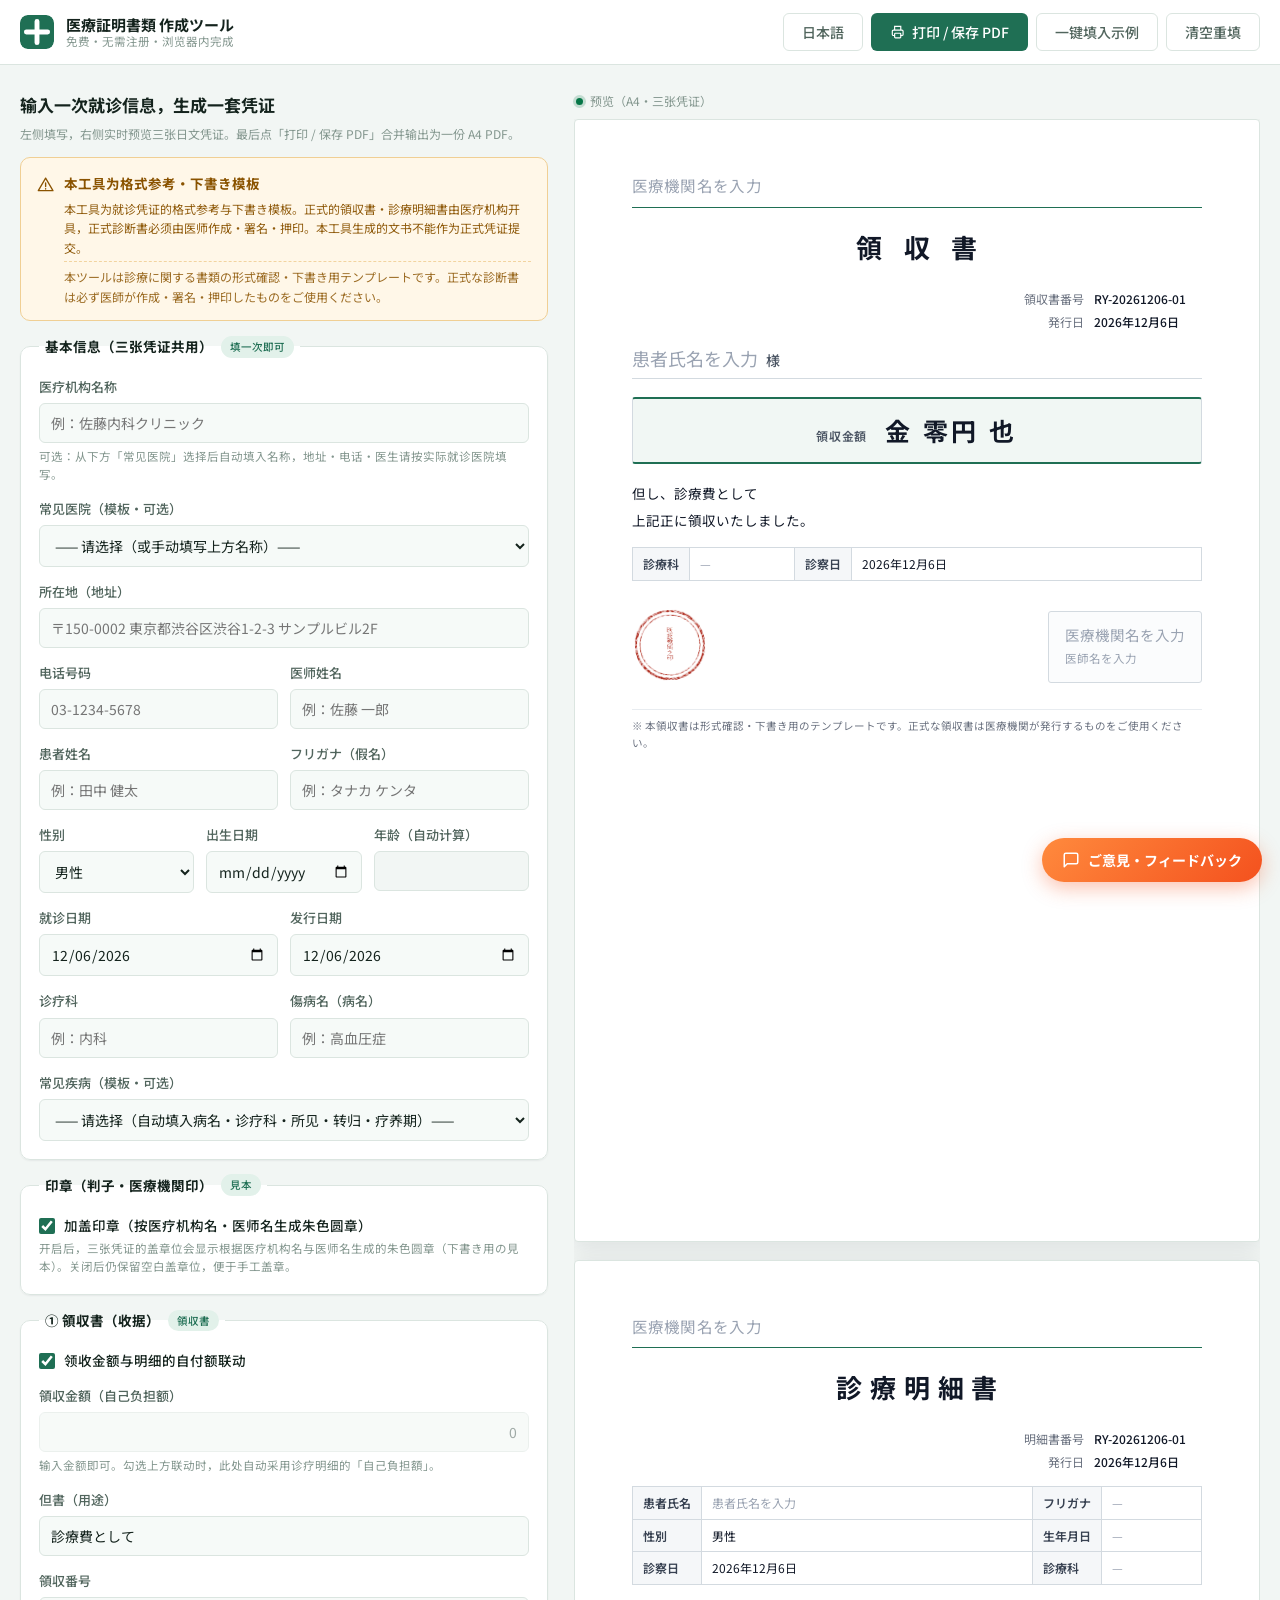
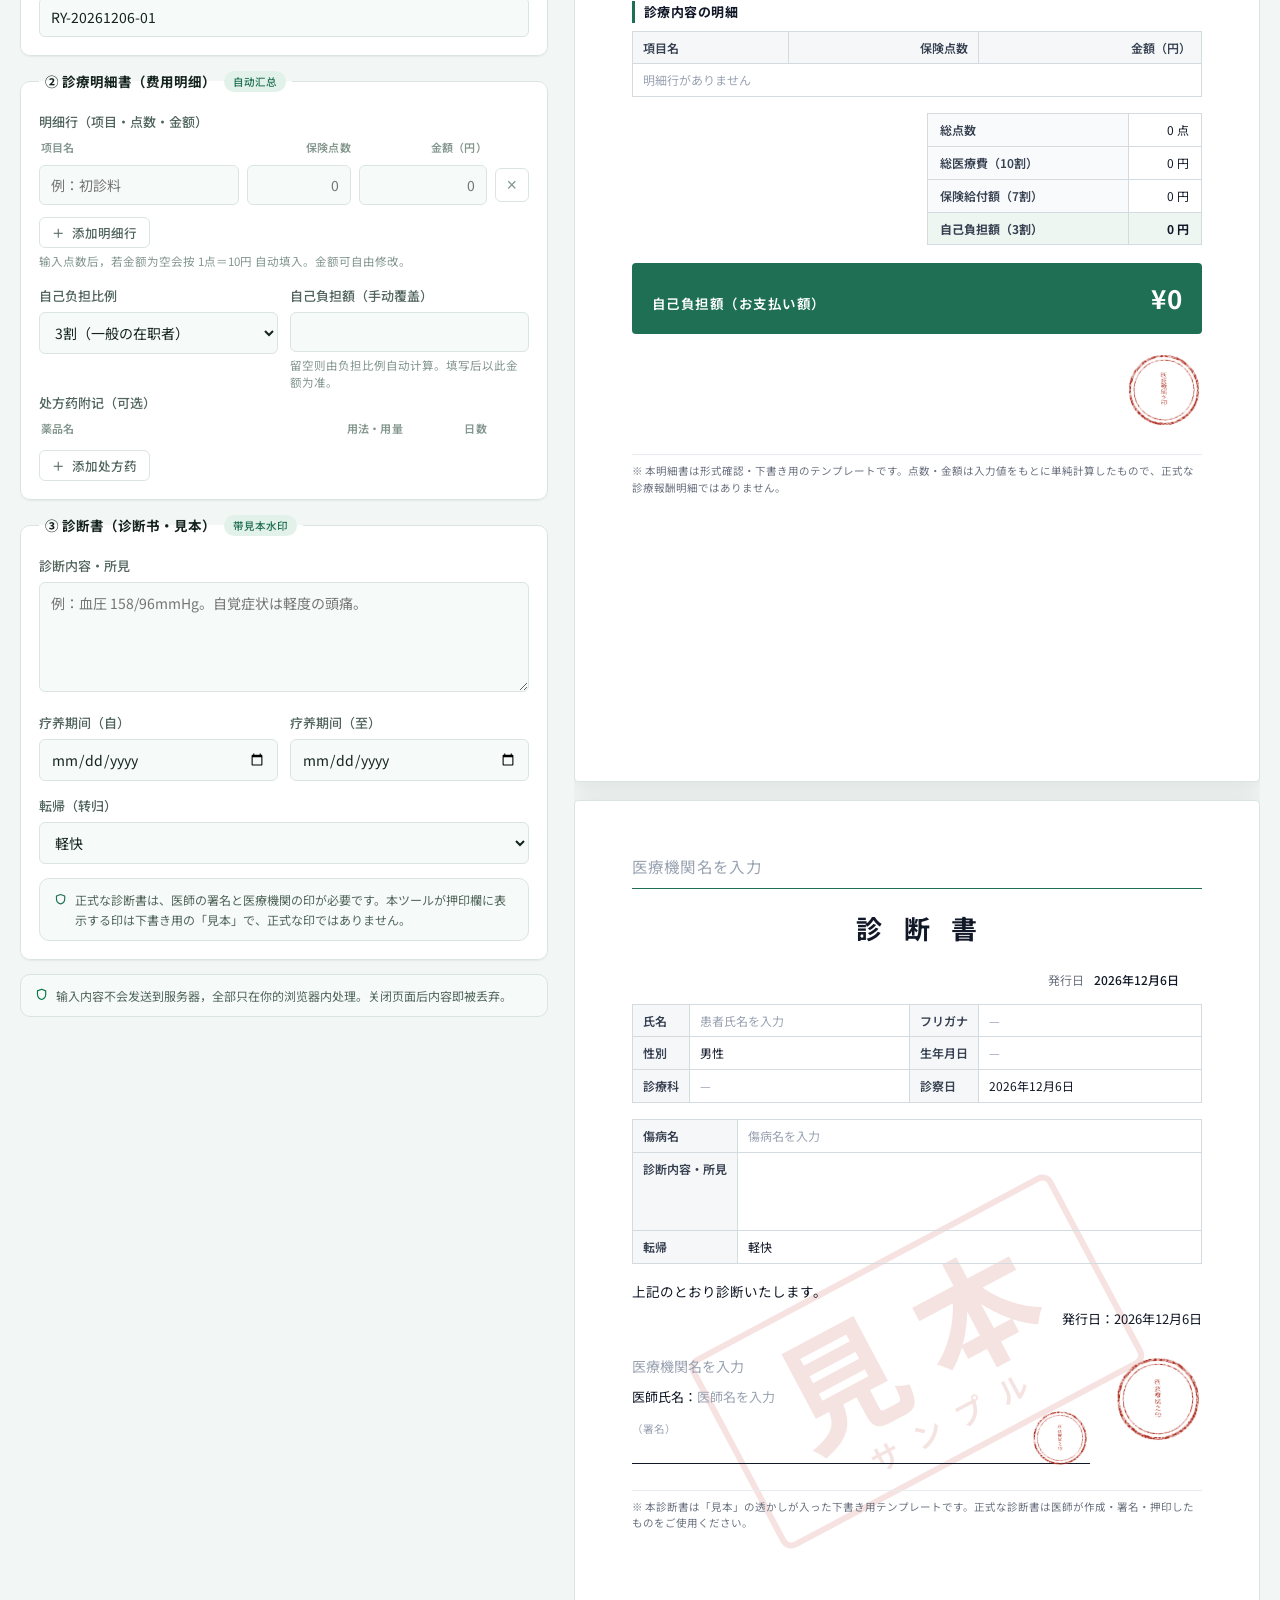
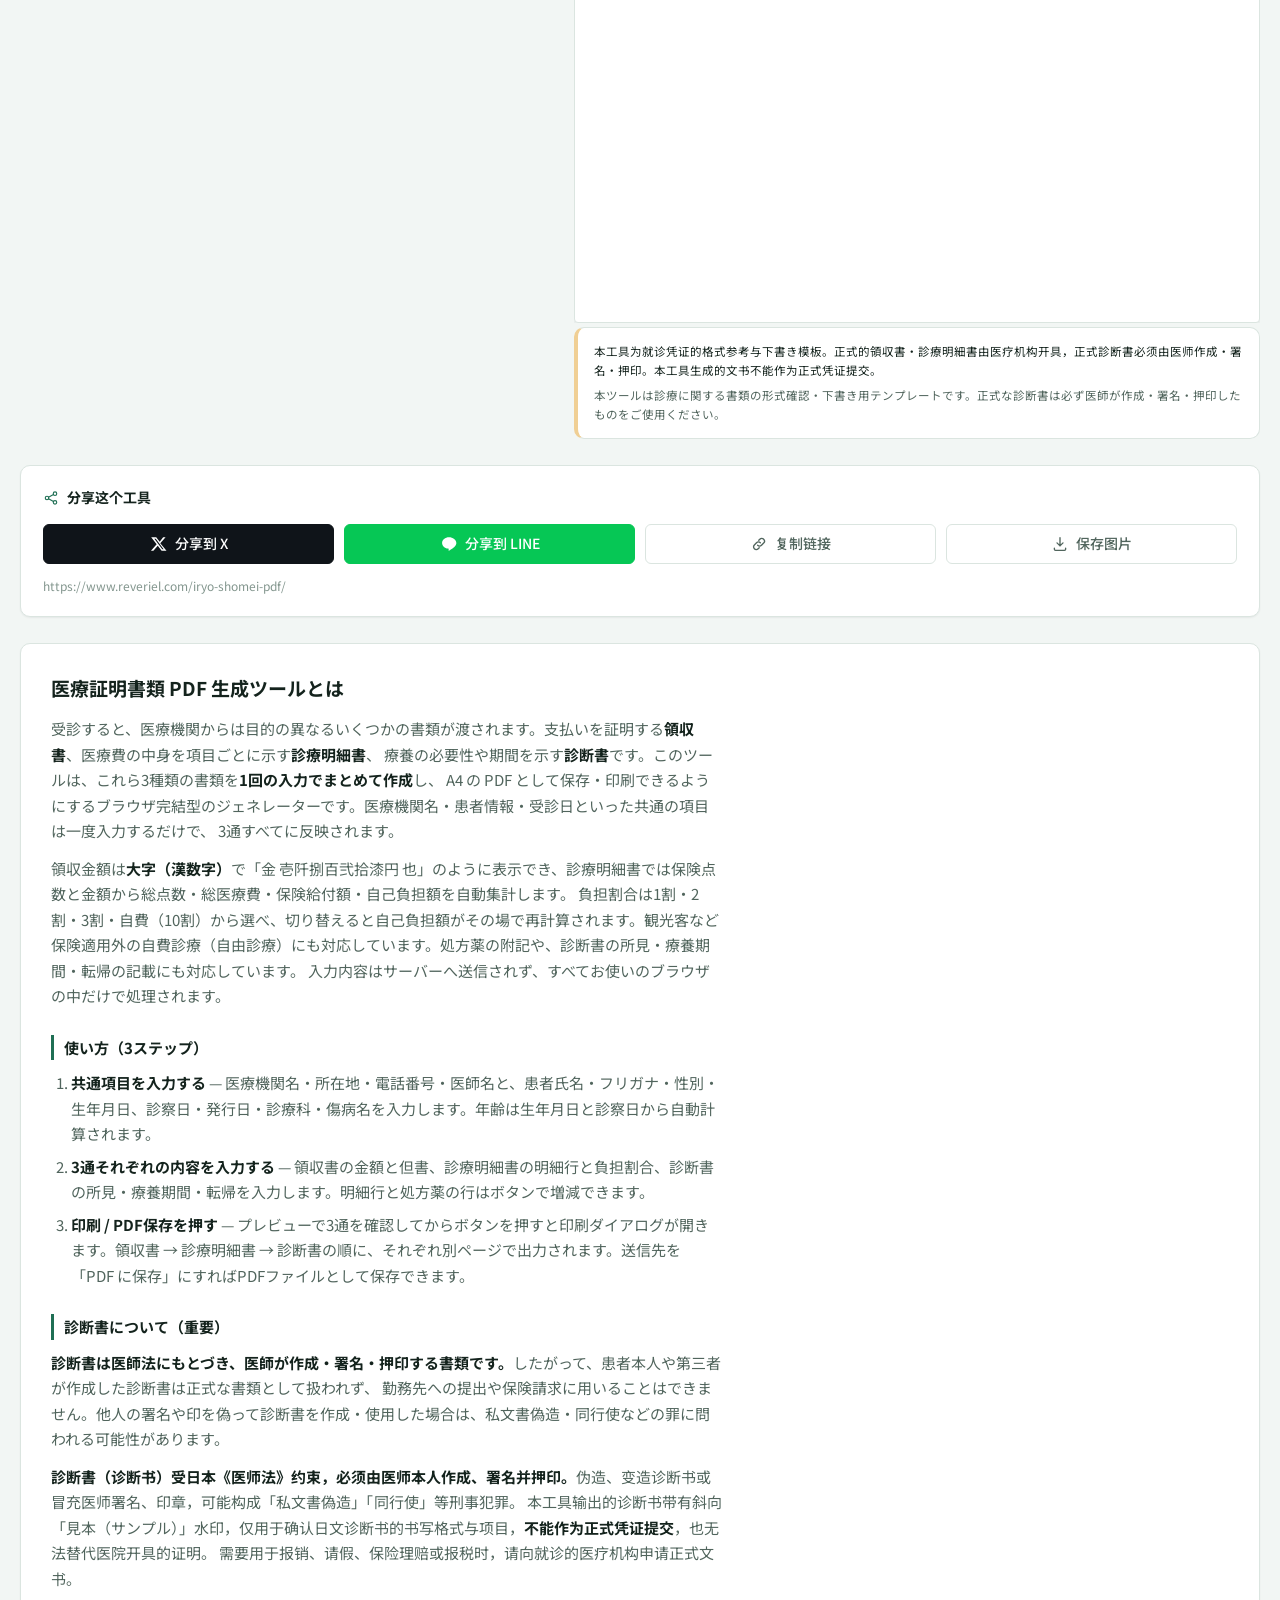
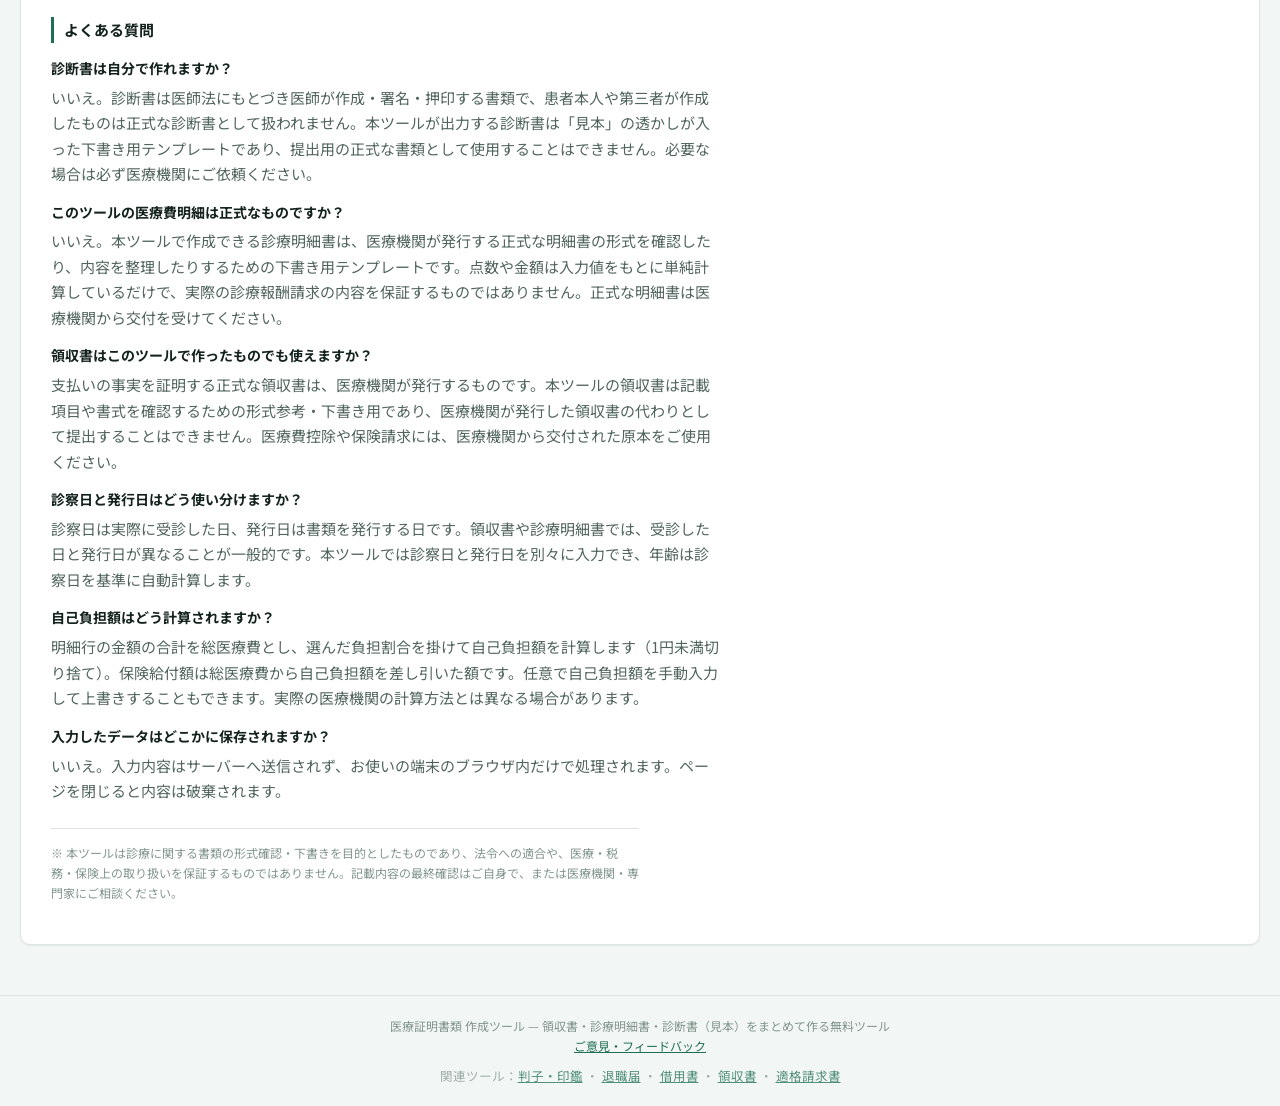
==== index.html @ b156c6d3 "社交分享预览图 og-image.png + og:image/twitter:image meta" ====
<!DOCTYPE html>
<html lang="zh-CN">
<head>
<meta charset="UTF-8">
<meta name="viewport" content="width=device-width, initial-scale=1">
<title>医療証明書類 PDF 生成ツール｜領収書・診療明細書・診断書をまとめて作成</title>
<meta name="description" content="1回の入力で、領収書・診療明細書・診断書（見本）の3通をA4 PDFとしてまとめて作成・印刷できる無料ツール。日本語の医療書類の形式を確認したい方、下書きを用意したい方のためのテンプレートです。登録不要、すべてブラウザ内で完結します。">
<meta name="robots" content="index, follow">
<link rel="canonical" href="https://www.reveriel.com/iryo-shomei-pdf/">
<meta property="og:type" content="website">
<meta property="og:title" content="医療証明書類 PDF 生成ツール｜領収書・診療明細書・診断書">
<meta property="og:description" content="1回の入力で、領収書・診療明細書・診断書（見本）の3通をA4 PDFとしてまとめて作成できます。無料・登録不要。">
<meta property="og:locale" content="ja_JP">
<meta property="og:url" content="https://www.reveriel.com/iryo-shomei-pdf/">
<meta property="og:image" content="https://www.reveriel.com/iryo-shomei-pdf/og-image.png">
<meta property="og:image:width" content="1200">
<meta property="og:image:height" content="630">
<meta name="twitter:card" content="summary_large_image">
<meta name="twitter:image" content="https://www.reveriel.com/iryo-shomei-pdf/og-image.png">
<link rel="preconnect" href="https://fonts.googleapis.com">
<link rel="preconnect" href="https://fonts.gstatic.com" crossorigin>
<link href="https://fonts.googleapis.com/css2?family=Noto+Sans+JP:wght@400;500;700&family=Noto+Sans+SC:wght@400;500;700&display=swap" rel="stylesheet">
<link rel="icon" href="data:image/svg+xml,%3Csvg xmlns='http://www.w3.org/2000/svg' viewBox='0 0 32 32'%3E%3Crect width='32' height='32' rx='7' fill='%231f6f54'/%3E%3Cpath d='M16 5v22M5 16h22' stroke='%23ffffff' stroke-width='5' stroke-linecap='round'/%3E%3C/svg%3E">
<link rel="stylesheet" href="style.css">
<!-- Cloudflare Web Analytics --><script type='module' src='https://static.cloudflareinsights.com/beacon.min.js' data-cf-beacon='{"token": "6fc01bf3ac5e457ba1bd16b91e5b653e"}'></script><!-- End Cloudflare Web Analytics -->
<script type="application/ld+json">
{
  "@context": "https://schema.org",
  "@graph": [
    {
      "@type": "WebApplication",
      "name": "医療証明書類 PDF 生成ツール",
      "applicationCategory": "BusinessApplication",
      "operatingSystem": "Web",
      "url": "https://www.reveriel.com/iryo-shomei-pdf/",
      "description": "1回の入力で、領収書・診療明細書・診断書（見本）の3通をA4 PDFとしてまとめて作成・印刷できるブラウザ完結型ツール。",
      "inLanguage": "ja",
      "offers": {
        "@type": "Offer",
        "price": "0",
        "priceCurrency": "JPY"
      },
      "featureList": [
        "領収書・診療明細書・診断書の3通を1フォームからまとめて作成",
        "領収金額の大字（漢数字）表示",
        "診療明細の点数・金額の自動集計と負担割合（1割・2割・3割・自費10割）の自動計算",
        "診断書の「見本」透かし表示",
        "A4 PDF 出力・印刷、中文／日本語の画面切り替え",
        "入力内容はブラウザ内のみで処理"
      ]
    },
    {
      "@type": "FAQPage",
      "mainEntity": [
        {
          "@type": "Question",
          "name": "診断書は自分で作れますか？",
          "acceptedAnswer": {
            "@type": "Answer",
            "text": "診断書は医師法にもとづき医師が作成・署名・押印する書類であり、患者本人や第三者が作成したものは正式な診断書として扱われません。本ツールが出力する診断書は「見本」の透かしが入った下書き用テンプレートであり、提出用の正式な書類として使用することはできません。実際に必要な場合は必ず医療機関に依頼してください。"
          }
        },
        {
          "@type": "Question",
          "name": "このツールの医療費明細は正式なものですか？",
          "acceptedAnswer": {
            "@type": "Answer",
            "text": "いいえ。本ツールで作成できる診療明細書は、医療機関が発行する正式な明細書の形式を確認したり、内容を整理したりするための下書き用テンプレートです。保険点数・金額・負担割合は入力値をもとに単純計算しているだけで、実際の診療報酬請求の内容を保証するものではありません。正式な明細書は医療機関から交付を受けてください。"
          }
        },
        {
          "@type": "Question",
          "name": "領収書はこのツールで作ったものでも使えますか？",
          "acceptedAnswer": {
            "@type": "Answer",
            "text": "支払いの事実を証明する正式な領収書は、医療機関が発行するものです。本ツールの領収書は、記載項目や書式を確認するための形式参考・下書き用であり、医療機関が発行した領収書の代わりとして提出することはできません。医療費控除や保険請求には、医療機関から交付された原本をご使用ください。"
          }
        },
        {
          "@type": "Question",
          "name": "診察日と発行日はどう使い分けますか？",
          "acceptedAnswer": {
            "@type": "Answer",
            "text": "診察日は実際に受診した日、発行日は書類を発行する日です。領収書や診療明細書では受診した日（診察日）と発行日が異なることが一般的です。本ツールでは診察日と発行日を別々に入力でき、年齢は診察日を基準に自動計算します。"
          }
        },
        {
          "@type": "Question",
          "name": "入力した内容はサーバーに送信されますか？",
          "acceptedAnswer": {
            "@type": "Answer",
            "text": "いいえ。入力内容はサーバーへ送信されず、お使いの端末のブラウザ内だけで処理されます。ページを閉じると内容は破棄されます。"
          }
        }
      ]
    }
  ]
}
</script>
</head>
<body>

<header class="site-header no-print">
  <div class="wrap header-inner">
    <div class="brand">
      <svg class="brand-mark" viewBox="0 0 32 32" aria-hidden="true">
        <rect width="32" height="32" rx="7" fill="currentColor"/>
        <path d="M16 6v20M6 16h20" stroke="#fff" stroke-width="4.6" stroke-linecap="round"/>
      </svg>
      <div class="brand-text">
        <strong data-i18n="brandName">医療証明書類 作成ツール</strong>
        <span data-i18n="tagline">免费・无需注册・浏览器内完成</span>
      </div>
    </div>

    <div class="header-actions">
      <button type="button" class="btn btn-ghost" id="langBtn" aria-label="表示言語を切り替える">日本語</button>
      <button type="button" class="btn btn-primary" id="printBtn">
        <svg viewBox="0 0 20 20" aria-hidden="true" class="ic">
          <path d="M6 7V3h8v4M6 15H4.5A1.5 1.5 0 0 1 3 13.5v-4A1.5 1.5 0 0 1 4.5 8h11A1.5 1.5 0 0 1 17 9.5v4a1.5 1.5 0 0 1-1.5 1.5H14" fill="none" stroke="currentColor" stroke-width="1.5" stroke-linecap="round"/>
          <rect x="6" y="12" width="8" height="6" rx="1" fill="none" stroke="currentColor" stroke-width="1.5"/>
        </svg>
        <span data-i18n="btnPrint">打印 / 保存 PDF</span>
      </button>
      <button type="button" class="btn btn-ghost" id="sampleBtn" data-i18n="btnSample">一键填入示例</button>
      <button type="button" class="btn btn-ghost" id="resetBtn" data-i18n="btnReset">清空重填</button>
    </div>
  </div>
</header>

<main class="wrap layout">

  <!-- ============ 入力フォーム ============ -->
  <section class="pane form-pane no-print" aria-label="入力フォーム">
    <div class="pane-head">
      <h2 data-i18n="formTitle">输入一次就诊信息，生成一套凭证</h2>
      <p class="hint" data-i18n="formHint">左侧填写，右侧实时预览三张日文凭证。最后点「打印 / 保存 PDF」合并输出为一份 A4 PDF。</p>
    </div>

    <!-- 合規の注意書き（中英併記・常時表示） -->
    <div class="legal-note" role="note">
      <svg viewBox="0 0 20 20" aria-hidden="true" class="ic">
        <path d="M10 2.5 1.5 17h17L10 2.5z" fill="none" stroke="currentColor" stroke-width="1.5" stroke-linejoin="round"/>
        <path d="M10 8v4.2M10 14.6v.6" fill="none" stroke="currentColor" stroke-width="1.6" stroke-linecap="round"/>
      </svg>
      <div>
        <strong data-i18n="legalTitle">本工具为格式参考・下書き模板</strong>
        <p data-i18n="legalZh">本工具为就诊凭证的格式参考与下書き模板。正式的領収書・診療明細書由医疗机构开具，正式診断書必须由医师作成・署名・押印。本工具生成的文书不能作为正式凭证提交。</p>
        <p class="legal-ja" lang="ja">本ツールは診療に関する書類の形式確認・下書き用テンプレートです。正式な診断書は必ず医師が作成・署名・押印したものをご使用ください。</p>
      </div>
    </div>

    <form id="iryoForm" autocomplete="off" novalidate>

      <!-- ---------- 共通項目 ---------- -->
      <fieldset class="card">
        <legend><span data-i18n="legendCommon">基本信息（三张凭证共用）</span><span class="req-badge" data-i18n="badgeOnce">填一次即可</span></legend>

        <div class="field">
          <label for="instName" data-i18n="lblInstName">医疗机构名称</label>
          <input type="text" id="instName" name="instName" data-i18n-ph="phInst" placeholder="例：佐藤内科クリニック">
          <p class="help" data-i18n="helpInstTemplate">可选：从下方「常见医院」选择后自动填入名称，地址・电话・医生请按实际就诊医院填写。</p>
        </div>

        <div class="field">
          <label for="instTemplate" data-i18n="lblInstTemplate">常见医院（模板・可选）</label>
          <select id="instTemplate" name="instTemplate">
            <option value="" selected data-i18n="optChooseHospital">—— 请选择（或手动填写上方名称）——</option>
            <option value="聖路加国際病院">聖路加国際病院（東京・中央区）</option>
            <option value="順天堂大学医学部附属順天堂医院">順天堂大学医学部附属順天堂医院（東京・文京区）</option>
            <option value="東京大学医学部附属病院">東京大学医学部附属病院（東京・文京区）</option>
            <option value="国際医療福祉大学三田病院">国際医療福祉大学三田病院（東京・港区）</option>
            <option value="東京ミッドタウンクリニック">東京ミッドタウンクリニック（東京・港区）</option>
            <option value="東京都済生会中央病院">東京都済生会中央病院（東京・港区）</option>
            <option value="大阪大学医学部附属病院">大阪大学医学部附属病院（大阪・吹田）</option>
            <option value="大阪市立総合医療センター">大阪市立総合医療センター（大阪・都島）</option>
            <option value="京都大学医学部附属病院">京都大学医学部附属病院（京都・左京）</option>
            <option value="神戸市立医療センター中央市民病院">神戸市立医療センター中央市民病院（兵庫・神戸）</option>
            <option value="那覇市立病院">那覇市立病院（沖縄・那覇）</option>
          </select>
        </div>

        <div class="field">
          <label for="instAddress" data-i18n="lblInstAddress">所在地（地址）</label>
          <input type="text" id="instAddress" name="instAddress" placeholder="〒150-0002 東京都渋谷区渋谷1-2-3 サンプルビル2F">
        </div>

        <div class="field-row">
          <div class="field">
            <label for="instTel" data-i18n="lblInstTel">电话号码</label>
            <input type="text" id="instTel" name="instTel" inputmode="tel" placeholder="03-1234-5678">
          </div>
          <div class="field">
            <label for="doctorName" data-i18n="lblDoctor">医师姓名</label>
            <input type="text" id="doctorName" name="doctorName" data-i18n-ph="phDoctor" placeholder="例：佐藤 一郎">
          </div>
        </div>

        <div class="field-row">
          <div class="field">
            <label for="patientName" data-i18n="lblPatient">患者姓名</label>
            <input type="text" id="patientName" name="patientName" data-i18n-ph="phPatient" placeholder="例：田中 健太">
          </div>
          <div class="field">
            <label for="patientKana" data-i18n="lblKana">フリガナ（假名）</label>
            <input type="text" id="patientKana" name="patientKana" data-i18n-ph="phKana" placeholder="例：タナカ ケンタ">
          </div>
        </div>

        <div class="field-row three">
          <div class="field">
            <label for="sex" data-i18n="lblSex">性别</label>
            <select id="sex" name="sex">
              <option value="男性">男性</option>
              <option value="女性">女性</option>
              <option value="その他">その他</option>
            </select>
          </div>
          <div class="field">
            <label for="birthDate" data-i18n="lblBirth">出生日期</label>
            <input type="date" id="birthDate" name="birthDate">
          </div>
          <div class="field">
            <label for="ageOut" data-i18n="lblAge">年龄（自动计算）</label>
            <input type="text" id="ageOut" name="ageOut" readonly tabindex="-1">
          </div>
        </div>

        <div class="field-row">
          <div class="field">
            <label for="visitDate" data-i18n="lblVisitDate">就诊日期</label>
            <input type="date" id="visitDate" name="visitDate">
          </div>
          <div class="field">
            <label for="issueDate" data-i18n="lblIssueDate">发行日期</label>
            <input type="date" id="issueDate" name="issueDate">
          </div>
        </div>

        <div class="field-row">
          <div class="field">
            <label for="department" data-i18n="lblDept">诊疗科</label>
            <input type="text" id="department" name="department" data-i18n-ph="phDept" placeholder="例：内科">
          </div>
          <div class="field">
            <label for="diseaseName" data-i18n="lblDisease">傷病名（病名）</label>
            <input type="text" id="diseaseName" name="diseaseName" data-i18n-ph="phDisease" placeholder="例：高血圧症">
          </div>
        </div>

        <div class="field">
          <label for="diseaseTemplate" data-i18n="lblDiseaseTemplate">常见疾病（模板・可选）</label>
          <select id="diseaseTemplate" name="diseaseTemplate">
            <option value="" selected data-i18n="optChooseDisease">—— 请选择（自动填入病名・诊疗科・所见・转归・疗养期）——</option>
            <option value="急性上気道炎">急性上気道炎（かぜ）</option>
            <option value="インフルエンザ">インフルエンザ（流感）</option>
            <option value="急性胃腸炎">急性胃腸炎</option>
            <option value="蕁麻疹">蕁麻疹（じんましん）</option>
            <option value="足関節捻挫">足関節捻挫（扭伤）</option>
            <option value="急性中耳炎">急性中耳炎</option>
            <option value="急性咽頭炎">急性咽頭炎</option>
            <option value="急性歯髄炎">急性歯髄炎（歯痛）</option>
            <option value="急性膀胱炎">急性膀胱炎</option>
            <option value="熱中症">熱中症（中暑）</option>
          </select>
        </div>
      </fieldset>

      <!-- ---------- 印章（判子） ---------- -->
      <fieldset class="card">
        <legend><span data-i18n="legendSeal">印章（判子・医療機関印）</span><span class="req-badge" data-i18n="badgeSeal">見本</span></legend>

        <div class="field">
          <label class="check-line" for="sealToggle">
            <input type="checkbox" id="sealToggle" name="sealToggle" checked>
            <span data-i18n="chkSeal">加盖印章（按医疗机构名・医师名生成朱色圆章）</span>
          </label>
          <p class="help" data-i18n="helpSeal">开启后，三张凭证的盖章位会显示根据医疗机构名与医师名生成的朱色圆章（下書き用の見本）。关闭后仍保留空白盖章位，便于手工盖章。</p>
        </div>
      </fieldset>

      <!-- ---------- ① 領収書 ---------- -->
      <fieldset class="card">
        <legend><span data-i18n="legendReceipt">① 領収書（收据）</span><span class="req-badge">領収書</span></legend>

        <div class="field">
          <label class="check-line" for="linkReceipt">
            <input type="checkbox" id="linkReceipt" name="linkReceipt" checked>
            <span data-i18n="chkLink">领收金额与明细的自付额联动</span>
          </label>
        </div>

        <div class="field">
          <label for="receiptAmount" data-i18n="lblReceiptAmount">領収金額（自己负担额）</label>
          <input type="text" id="receiptAmount" name="receiptAmount" class="num" inputmode="numeric" placeholder="0">
          <p class="help" data-i18n="helpReceiptAmount">输入金额即可。勾选上方联动时，此处自动采用诊疗明细的「自己負担額」。</p>
        </div>

        <div class="field">
          <label for="proviso" data-i18n="lblProviso">但書（用途）</label>
          <input type="text" id="proviso" name="proviso" value="診療費として">
        </div>

        <div class="field">
          <label for="receiptNo" data-i18n="lblReceiptNo">領収番号</label>
          <input type="text" id="receiptNo" name="receiptNo" placeholder="RY-2026-0001">
        </div>
      </fieldset>

      <!-- ---------- ② 診療明細書 ---------- -->
      <fieldset class="card">
        <legend><span data-i18n="legendStatement">② 診療明細書（费用明细）</span><span class="req-badge" data-i18n="badgeAuto">自动汇总</span></legend>

        <div class="field">
          <label data-i18n="lblRows">明细行（项目・点数・金额）</label>
          <div class="rows" id="detailRows">
            <div class="detail-row row-head">
              <span data-i18n="thItemName">项目名</span>
              <span data-i18n="thPoints">保険点数</span>
              <span data-i18n="thAmount">金額（円）</span>
              <span class="sr-only"></span>
            </div>
            <!-- 行は JS が生成 -->
          </div>
          <button type="button" class="btn btn-ghost btn-sm" id="addRowBtn">
            <span aria-hidden="true">＋</span> <span data-i18n="btnAddRow">添加明细行</span>
          </button>
          <p class="help" data-i18n="helpRows">点数を入力すると、金額（円）が空のときは 1点＝10円 で自動入力します。金額は自由に変更できます。</p>

          <datalist id="itemNameList">
            <option value="初診料"></option>
            <option value="再診料"></option>
            <option value="検査料"></option>
            <option value="処置料"></option>
            <option value="投薬料"></option>
            <option value="入院料"></option>
            <option value="医学管理料"></option>
            <option value="画像診断料"></option>
            <option value="処方箋料"></option>
            <option value="リハビリテーション料"></option>
            <option value="手術料"></option>
            <option value="病理診断料"></option>
          </datalist>
        </div>

        <div class="field-row">
          <div class="field">
            <label for="burdenRate" data-i18n="lblBurden">自己负担比例</label>
            <select id="burdenRate" name="burdenRate">
              <option value="30" selected>3割（一般の在职者）</option>
              <option value="20">2割</option>
              <option value="10">1割（後期高齢者など）</option>
              <option value="100">10割（自費・自由診療／観光客など）</option>
            </select>
          </div>
          <div class="field">
            <label for="selfPayOverride" data-i18n="lblSelfOverride">自己負担額（手动覆盖）</label>
            <input type="text" id="selfPayOverride" name="selfPayOverride" class="num" inputmode="numeric" placeholder="">
            <p class="help" data-i18n="helpSelfOverride">留空则由负担比例自动计算。填写后以此金额为准。</p>
          </div>
        </div>

        <div class="field">
          <label data-i18n="lblRx">处方药附记（可选）</label>
          <div class="rows" id="rxRows">
            <div class="rx-row row-head">
              <span data-i18n="thDrug">薬品名</span>
              <span data-i18n="thUsage">用法・用量</span>
              <span data-i18n="thDays">日数</span>
              <span class="sr-only"></span>
            </div>
          </div>
          <button type="button" class="btn btn-ghost btn-sm" id="addRxBtn">
            <span aria-hidden="true">＋</span> <span data-i18n="btnAddRx">添加处方药</span>
          </button>
        </div>
      </fieldset>

      <!-- ---------- ③ 診断書 ---------- -->
      <fieldset class="card">
        <legend><span data-i18n="legendCertificate">③ 診断書（诊断书・見本）</span><span class="req-badge" data-i18n="badgeSample">带見本水印</span></legend>

        <div class="field">
          <label for="findings" data-i18n="lblFindings">診断内容・所見</label>
          <textarea id="findings" name="findings" rows="4" data-i18n-ph="phFindings" placeholder="例：血圧 158/96mmHg。自覚症状は軽度の頭痛。"></textarea>
        </div>

        <div class="field-row">
          <div class="field">
            <label for="periodFrom" data-i18n="lblPeriodFrom">疗养期间（自）</label>
            <input type="date" id="periodFrom" name="periodFrom">
          </div>
          <div class="field">
            <label for="periodTo" data-i18n="lblPeriodTo">疗养期间（至）</label>
            <input type="date" id="periodTo" name="periodTo">
          </div>
        </div>

        <div class="field">
          <label for="outcome" data-i18n="lblOutcome">転帰（转归）</label>
          <select id="outcome" name="outcome">
            <option value="治癒">治癒</option>
            <option value="軽快" selected>軽快</option>
            <option value="寛解">寛解</option>
            <option value="不変">不変</option>
            <option value="増悪">増悪</option>
            <option value="死亡">死亡</option>
          </select>
        </div>

        <p class="seal-note">
          <svg viewBox="0 0 16 16" aria-hidden="true" class="ic"><path d="M8 1.8 3 3.6v3.6c0 2.8 2 5.2 5 6 3-.8 5-3.2 5-6V3.6L8 1.8z" fill="none" stroke="currentColor" stroke-width="1.4" stroke-linejoin="round"/></svg>
          <span data-i18n="noteDoctorSeal">正式な診断書は、医師の署名と医療機関の印が必要です。本ツールは署名欄・印欄を空欄で出力します。</span>
        </p>
      </fieldset>

      <p class="privacy-note">
        <svg viewBox="0 0 16 16" aria-hidden="true" class="ic"><path d="M8 1.5 3 3.5v4c0 3 2.1 5.6 5 6.5 2.9-.9 5-3.5 5-6.5v-4L8 1.5z" fill="none" stroke="currentColor" stroke-width="1.4" stroke-linejoin="round"/></svg>
        <span data-i18n="privacy">输入内容不会发送到服务器，全部只在你的浏览器内处理。关闭页面后内容即被丢弃。</span>
      </p>
    </form>
  </section>

  <!-- ============ プレビュー / 印刷対象 ============ -->
  <section class="pane preview-pane" aria-label="プレビュー">
    <div class="preview-bar no-print">
      <span class="dot"></span> <span data-i18n="previewBar">预览（A4・三张凭证）</span>
    </div>

    <div class="paper-wrap">

      <!-- ========== ① 領収書 ========== -->
      <article class="paper" id="docReceipt">
        <header class="doc-inst">
          <p class="inst-name" id="pvInstName">佐藤内科クリニック</p>
          <p class="inst-line" id="pvInstAddress">〒150-0002 東京都渋谷区渋谷1-2-3 サンプルビル2F</p>
          <p class="inst-line" id="pvInstTel">TEL：03-1234-5678</p>
        </header>

        <h1 class="doc-title">領 収 書</h1>

        <div class="doc-meta">
          <p class="doc-meta-line"><span class="meta-label">領収書番号</span><span id="pvReceiptNo">RY-2026-0001</span></p>
          <p class="doc-meta-line"><span class="meta-label">発行日</span><span id="pvReceiptIssueDate">2026年10月11日</span></p>
        </div>

        <p class="doc-to"><span id="pvReceiptPatient">田中 健太</span><span class="honorific">様</span></p>

        <div class="amount-band">
          <span class="amount-label">領収金額</span>
          <span class="amount-value daiji" id="pvReceiptAmount">金 壱阡捌百弐拾漆円 也</span>
        </div>

        <p class="proviso" id="pvProvisoLine">但し、<span id="pvProviso">診療費として</span></p>
        <p class="receipt-line">上記正に領収いたしました。</p>

        <table class="info-table">
          <tbody>
            <tr id="pvReceiptMetaRow"><th>診療科</th><td id="pvReceiptDept">内科</td><th>診察日</th><td id="pvReceiptVisitDate">2026年10月5日</td></tr>
            <tr id="pvReceiptDiseaseRow"><th>傷病名</th><td id="pvReceiptDisease" colspan="3">高血圧症</td></tr>
          </tbody>
        </table>

        <div class="doc-foot">
          <div class="seal-box" id="sealReceipt">
            <span class="seal-label">領収印</span>
          </div>
          <div class="issuer-block">
            <p class="issuer-name" id="pvReceiptInst">佐藤内科クリニック</p>
            <p class="issuer-line" id="pvReceiptAddress">〒150-0002 東京都渋谷区渋谷1-2-3 サンプルビル2F</p>
            <p class="issuer-line" id="pvReceiptTel">TEL：03-1234-5678</p>
            <p class="issuer-line" id="pvReceiptDoctor">医師：佐藤 一郎</p>
          </div>
        </div>

        <p class="paper-footnote">※ 本領収書は形式確認・下書き用のテンプレートです。正式な領収書は医療機関が発行するものをご使用ください。</p>
      </article>

      <!-- ========== ② 診療明細書 ========== -->
      <article class="paper" id="docStatement">
        <header class="doc-inst">
          <p class="inst-name" id="pvStmtInstName">佐藤内科クリニック</p>
          <p class="inst-line" id="pvStmtInstAddress">〒150-0002 東京都渋谷区渋谷1-2-3 サンプルビル2F</p>
          <p class="inst-line" id="pvStmtInstTel">TEL：03-1234-5678</p>
        </header>

        <h1 class="doc-title">診療明細書</h1>

        <div class="doc-meta">
          <p class="doc-meta-line"><span class="meta-label">明細書番号</span><span id="pvStmtNo">RY-2026-0001</span></p>
          <p class="doc-meta-line"><span class="meta-label">発行日</span><span id="pvStmtIssueDate">2026年10月11日</span></p>
        </div>

        <table class="patient-table">
          <tbody>
            <tr>
              <th>患者氏名</th><td id="pvStmtPatient">田中 健太</td>
              <th>フリガナ</th><td id="pvStmtKana">タナカ ケンタ</td>
            </tr>
            <tr>
              <th>性別</th><td id="pvStmtSex">男性</td>
              <th>生年月日</th><td id="pvStmtBirth">1985年4月12日（<span id="pvStmtAge">41</span>歳）</td>
            </tr>
            <tr>
              <th>診察日</th><td id="pvStmtVisitDate">2026年10月5日</td>
              <th>診療科</th><td id="pvStmtDept">内科</td>
            </tr>
            <tr id="pvStmtDiseaseRow">
              <th>傷病名</th><td id="pvStmtDisease" colspan="3">高血圧症</td>
            </tr>
          </tbody>
        </table>

        <h2 class="section-title">診療内容の明細</h2>
        <table class="detail-table">
          <thead>
            <tr><th class="col-name">項目名</th><th class="col-num">保険点数</th><th class="col-num">金額（円）</th></tr>
          </thead>
          <tbody id="pvDetailRows"></tbody>
        </table>

        <table class="summary-table">
          <tbody>
            <tr><th>総点数</th><td class="num"><span id="pvTotalPoints">609</span> 点</td></tr>
            <tr><th>総医療費（10割）</th><td class="num"><span id="pvTotalCost">6,090</span> 円</td></tr>
            <tr><th>保険給付額（<span id="pvCoveredRate">7</span>割）</th><td class="num"><span id="pvCovered">4,263</span> 円</td></tr>
            <tr class="self-row"><th>自己負担額（<span id="pvSelfRate">3</span>割）</th><td class="num"><span id="pvSelfPay">1,827</span> 円</td></tr>
          </tbody>
        </table>

        <div id="pvRxBlock">
          <h2 class="section-title">処方薬</h2>
          <table class="detail-table rx-table">
            <thead>
              <tr><th class="col-name">薬品名</th><th class="col-usage">用法・用量</th><th class="col-num">日数</th></tr>
            </thead>
            <tbody id="pvRxRows"></tbody>
          </table>
        </div>

        <div class="total-band">
          <span class="total-label">自己負担額（お支払い額）</span>
          <span class="total-value num" id="pvStmtSelfPay">¥1,827</span>
        </div>

        <div class="stmt-seal-row">
          <div class="seal-box" id="sealStatement">
            <span class="seal-label">医院印</span>
          </div>
        </div>

        <p class="paper-footnote">※ 本明細書は形式確認・下書き用のテンプレートです。点数・金額は入力値をもとに単純計算したもので、正式な診療報酬明細ではありません。</p>
      </article>

      <!-- ========== ③ 診断書 ========== -->
      <article class="paper has-watermark" id="docCertificate">
        <div class="watermark" aria-hidden="true"><span>見本<small>サンプル</small></span></div>

        <header class="doc-inst">
          <p class="inst-name" id="pvCertInstName">佐藤内科クリニック</p>
          <p class="inst-line" id="pvCertInstAddress">〒150-0002 東京都渋谷区渋谷1-2-3 サンプルビル2F</p>
          <p class="inst-line" id="pvCertInstTel">TEL：03-1234-5678</p>
        </header>

        <h1 class="doc-title">診 断 書</h1>

        <div class="doc-meta">
          <p class="doc-meta-line"><span class="meta-label">発行日</span><span id="pvCertIssueDate">2026年10月11日</span></p>
        </div>

        <table class="patient-table">
          <tbody>
            <tr>
              <th>氏名</th><td id="pvCertPatient">田中 健太</td>
              <th>フリガナ</th><td id="pvCertKana">タナカ ケンタ</td>
            </tr>
            <tr>
              <th>性別</th><td id="pvCertSex">男性</td>
              <th>生年月日</th><td id="pvCertBirth">1985年4月12日（<span id="pvCertAge">41</span>歳）</td>
            </tr>
            <tr>
              <th>診療科</th><td id="pvCertDept">内科</td>
              <th>診察日</th><td id="pvCertVisitDate">2026年10月5日</td>
            </tr>
          </tbody>
        </table>

        <table class="cert-table">
          <tbody>
            <tr id="pvCertDiseaseRow">
              <th>傷病名</th>
              <td id="pvCertDisease">高血圧症</td>
            </tr>
            <tr>
              <th>診断内容・所見</th>
              <td class="pre-line" id="pvCertFindings">血圧 158/96mmHg。自覚症状は軽度の頭痛。</td>
            </tr>
            <tr id="pvCertPeriodRow">
              <th>療養期間</th>
              <td>自 <span id="pvCertPeriodFrom">2026年10月5日</span> 至 <span id="pvCertPeriodTo">2026年10月19日</span></td>
            </tr>
            <tr>
              <th>転帰</th>
              <td id="pvCertOutcome">軽快</td>
            </tr>
          </tbody>
        </table>

        <p class="cert-statement">上記のとおり診断いたします。</p>

        <p class="cert-issue-date">発行日：<span id="pvCertIssueDateFoot">2026年10月11日</span></p>

        <div class="cert-sign">
          <div class="sign-doctor">
            <p class="sign-inst" id="pvCertInstFoot">佐藤内科クリニック</p>
            <p class="sign-line">医師氏名：<span id="pvCertDoctor">佐藤 一郎</span></p>
            <div class="sign-space">
              <span class="sign-hint">（署名）</span>
              <span class="sign-seal-inline" id="sealCertDoctor"></span>
            </div>
          </div>
          <div class="sign-seal" id="sealCertInst">
            <span class="seal-label">医療機関印</span>
            <span class="seal-hint">（印）</span>
          </div>
        </div>

        <p class="paper-footnote">※ 本診断書は「見本」の透かしが入った下書き用テンプレートです。正式な診断書は医師が作成・署名・押印したものをご使用ください。</p>
      </article>
    </div>

    <!-- 印刷出力の末尾に出す免責 -->
    <div class="print-disclaimer" lang="zh-CN">
      <p class="pd-zh">本工具为就诊凭证的格式参考与下書き模板。正式的領収書・診療明細書由医疗机构开具，正式診断書必须由医师作成・署名・押印。本工具生成的文书不能作为正式凭证提交。</p>
      <p class="pd-ja" lang="ja">本ツールは診療に関する書類の形式確認・下書き用テンプレートです。正式な診断書は必ず医師が作成・署名・押印したものをご使用ください。</p>
    </div>
  </section>

  <!-- ============ シェア（バイラル導線） ============ -->
  <section class="share-block no-print" id="shareBlock" aria-label="share">
    <p class="share-block-title">
      <svg viewBox="0 0 24 24" fill="none" stroke="currentColor" stroke-width="1.7" stroke-linecap="round" stroke-linejoin="round" aria-hidden="true"><circle cx="18" cy="5.5" r="2.6"/><circle cx="6" cy="12" r="2.6"/><circle cx="18" cy="18.5" r="2.6"/><path d="M8.3 10.8 15.7 6.7M8.3 13.2l7.4 4.1"/></svg>
      <span data-i18n="shareTitle">このツールをシェアする</span>
    </p>
    <div class="share-row">
      <button class="btn share-btn share-x" id="shareXBtn" type="button" aria-label="X">
        <svg class="share-logo" viewBox="0 0 24 24" fill="currentColor" aria-hidden="true"><path d="M17.53 3h3.24l-7.08 8.09L22 21h-6.52l-5.11-6.68L4.53 21H1.29l7.57-8.66L1.6 3h6.69l4.62 6.1L17.53 3Zm-1.14 16.06h1.8L7.7 4.85H5.77l10.62 14.21Z"/></svg>
        <span data-i18n="shareX">X で共有</span>
      </button>
      <button class="btn share-btn share-line" id="shareLineBtn" type="button" aria-label="LINE">
        <svg class="share-logo" viewBox="0 0 24 24" fill="currentColor" aria-hidden="true"><path d="M12 3C6.9 3 2.8 6.4 2.8 10.6c0 3.77 3.35 6.93 7.88 7.53.31.07.73.2.83.47.1.24.06.62.03.87l-.13.83c-.04.24-.19.94.82.51 1.01-.42 5.44-3.2 7.42-5.48 1.37-1.47 2.13-2.96 2.13-4.73C21.78 6.4 17.1 3 12 3Z"/></svg>
        <span data-i18n="shareLine">LINE で共有</span>
      </button>
      <button class="btn share-btn share-copy" id="shareCopyBtn" type="button" aria-label="copy link">
        <svg class="share-logo" viewBox="0 0 24 24" fill="none" stroke="currentColor" stroke-width="1.8" stroke-linecap="round" stroke-linejoin="round" aria-hidden="true"><path d="M10.2 13.7a3.6 3.6 0 0 0 5.1 0l2.9-2.9a3.6 3.6 0 0 0-5.1-5.1l-1.4 1.4"/><path d="M13.8 10.3a3.6 3.6 0 0 0-5.1 0l-2.9 2.9a3.6 3.6 0 0 0 5.1 5.1l1.4-1.4"/></svg>
        <span id="shareCopyLabel" data-i18n="shareCopy">リンクをコピー</span>
      </button>
      <button class="btn share-btn share-img" id="shareSaveBtn" type="button" aria-label="save image">
        <svg class="share-logo" viewBox="0 0 24 24" fill="none" stroke="currentColor" stroke-width="1.8" stroke-linecap="round" stroke-linejoin="round" aria-hidden="true"><path d="M12 3.5v11M8 10.5l4 4 4-4"/><path d="M4.5 17.5V19a1.5 1.5 0 0 0 1.5 1.5h12a1.5 1.5 0 0 0 1.5-1.5v-1.5"/></svg>
        <span id="shareSaveLabel" data-i18n="shareSave">画像を保存</span>
      </button>
    </div>
    <p class="share-url" id="shareUrlText"></p>
  </section>

  <!-- ============ 説明文 / FAQ ============ -->
  <section class="seo no-print" aria-label="ツールについて">
    <h2>医療証明書類 PDF 生成ツールとは</h2>
    <p>
      受診すると、医療機関からは目的の異なるいくつかの書類が渡されます。支払いを証明する<strong>領収書</strong>、医療費の中身を項目ごとに示す<strong>診療明細書</strong>、
      療養の必要性や期間を示す<strong>診断書</strong>です。このツールは、これら3種類の書類を<strong>1回の入力でまとめて作成</strong>し、
      A4 の PDF として保存・印刷できるようにするブラウザ完結型のジェネレーターです。医療機関名・患者情報・受診日といった共通の項目は一度入力するだけで、
      3通すべてに反映されます。
    </p>
    <p>
      領収金額は<strong>大字（漢数字）</strong>で「金 壱阡捌百弐拾漆円 也」のように表示でき、診療明細書では保険点数と金額から総点数・総医療費・保険給付額・自己負担額を自動集計します。
      負担割合は1割・2割・3割・自費（10割）から選べ、切り替えると自己負担額がその場で再計算されます。観光客など保険適用外の自費診療（自由診療）にも対応しています。処方薬の附記や、診断書の所見・療養期間・転帰の記載にも対応しています。
      入力内容はサーバーへ送信されず、すべてお使いのブラウザの中だけで処理されます。
    </p>

    <h3>使い方（3ステップ）</h3>
    <ol class="seo-list">
      <li><strong>共通項目を入力する</strong> — 医療機関名・所在地・電話番号・医師名と、患者氏名・フリガナ・性別・生年月日、診察日・発行日・診療科・傷病名を入力します。年齢は生年月日と診察日から自動計算されます。</li>
      <li><strong>3通それぞれの内容を入力する</strong> — 領収書の金額と但書、診療明細書の明細行と負担割合、診断書の所見・療養期間・転帰を入力します。明細行と処方薬の行はボタンで増減できます。</li>
      <li><strong>印刷 / PDF保存を押す</strong> — プレビューで3通を確認してからボタンを押すと印刷ダイアログが開きます。領収書 → 診療明細書 → 診断書の順に、それぞれ別ページで出力されます。送信先を「PDF に保存」にすればPDFファイルとして保存できます。</li>
    </ol>

    <h3>診断書について（重要）</h3>
    <p>
      <strong>診断書は医師法にもとづき、医師が作成・署名・押印する書類です。</strong>したがって、患者本人や第三者が作成した診断書は正式な書類として扱われず、
      勤務先への提出や保険請求に用いることはできません。他人の署名や印を偽って診断書を作成・使用した場合は、私文書偽造・同行使などの罪に問われる可能性があります。
    </p>
    <p lang="zh-CN">
      <strong>診断書（诊断书）受日本《医师法》约束，必须由医师本人作成、署名并押印。</strong>伪造、变造诊断书或冒充医师署名、印章，可能构成「私文書偽造」「同行使」等刑事犯罪。
      本工具输出的诊断书带有斜向「見本（サンプル）」水印，仅用于确认日文诊断书的书写格式与项目，<strong>不能作为正式凭证提交</strong>，也无法替代医院开具的证明。
      需要用于报销、请假、保险理赔或报税时，请向就诊的医疗机构申请正式文书。
    </p>

    <h3>よくある質問</h3>
    <dl class="faq">
      <dt>診断書は自分で作れますか？</dt>
      <dd>いいえ。診断書は医師法にもとづき医師が作成・署名・押印する書類で、患者本人や第三者が作成したものは正式な診断書として扱われません。本ツールが出力する診断書は「見本」の透かしが入った下書き用テンプレートであり、提出用の正式な書類として使用することはできません。必要な場合は必ず医療機関にご依頼ください。</dd>

      <dt>このツールの医療費明細は正式なものですか？</dt>
      <dd>いいえ。本ツールで作成できる診療明細書は、医療機関が発行する正式な明細書の形式を確認したり、内容を整理したりするための下書き用テンプレートです。点数や金額は入力値をもとに単純計算しているだけで、実際の診療報酬請求の内容を保証するものではありません。正式な明細書は医療機関から交付を受けてください。</dd>

      <dt>領収書はこのツールで作ったものでも使えますか？</dt>
      <dd>支払いの事実を証明する正式な領収書は、医療機関が発行するものです。本ツールの領収書は記載項目や書式を確認するための形式参考・下書き用であり、医療機関が発行した領収書の代わりとして提出することはできません。医療費控除や保険請求には、医療機関から交付された原本をご使用ください。</dd>

      <dt>診察日と発行日はどう使い分けますか？</dt>
      <dd>診察日は実際に受診した日、発行日は書類を発行する日です。領収書や診療明細書では、受診した日と発行日が異なることが一般的です。本ツールでは診察日と発行日を別々に入力でき、年齢は診察日を基準に自動計算します。</dd>

      <dt>自己負担額はどう計算されますか？</dt>
      <dd>明細行の金額の合計を総医療費とし、選んだ負担割合を掛けて自己負担額を計算します（1円未満切り捨て）。保険給付額は総医療費から自己負担額を差し引いた額です。任意で自己負担額を手動入力して上書きすることもできます。実際の医療機関の計算方法とは異なる場合があります。</dd>

      <dt>入力したデータはどこかに保存されますか？</dt>
      <dd>いいえ。入力内容はサーバーへ送信されず、お使いの端末のブラウザ内だけで処理されます。ページを閉じると内容は破棄されます。</dd>
    </dl>

    <p class="disclaimer">
      ※ 本ツールは診療に関する書類の形式確認・下書きを目的としたものであり、法令への適合や、医療・税務・保険上の取り扱いを保証するものではありません。記載内容の最終確認はご自身で、または医療機関・専門家にご相談ください。
    </p>
  </section>
</main>

<footer class="site-footer no-print">
  <div class="wrap">
    <p data-i18n="footerText">医療証明書類 作成ツール — 領収書・診療明細書・診断書（見本）をまとめて作る無料ツール</p>
    <p><a href="https://docs.google.com/forms/d/e/1FAIpQLSfHGUfgAlViT3TFiVtJi_EpJ4ioUpd9oGyaJ7rehEV-gBH_PA/viewform?usp=pp_url&amp;entry.1745177199=%E5%8C%BB%E7%99%82%E8%A8%BC%E6%98%8E%E6%9B%B8%E9%A1%9E" target="_blank" rel="noopener">ご意見・フィードバック</a></p>
    <p style="margin-top:8px;font-size:12.5px;opacity:.75;">関連ツール：<a href="https://www.reveriel.com/hanko-generator/">判子・印鑑</a> ・ <a href="https://www.reveriel.com/taishoku-form/">退職届</a> ・ <a href="https://www.reveriel.com/shakuyo-contract/">借用書</a> ・ <a href="https://www.reveriel.com/ryoshusho-pdf/">領収書</a> ・ <a href="https://www.reveriel.com/japan-invoice-pdf/">適格請求書</a></p>
  </div>
</footer>

<template id="detailRowTpl">
  <div class="detail-row">
    <input type="text" class="row-name" list="itemNameList" data-i18n-ph="phItemName" placeholder="例：初診料" aria-label="項目名">
    <input type="text" class="row-points num" inputmode="numeric" placeholder="0" aria-label="保険点数">
    <input type="text" class="row-amount num" inputmode="numeric" placeholder="0" aria-label="金額（円）">
    <button type="button" class="row-del" data-i18n-aria="btnDelete" aria-label="削除">×</button>
  </div>
</template>

<template id="rxRowTpl">
  <div class="rx-row">
    <input type="text" class="row-drug" data-i18n-ph="phDrug" placeholder="例：アムロジピン錠5mg" aria-label="薬品名">
    <input type="text" class="row-usage" data-i18n-ph="phUsage" placeholder="例：1日1回 朝食後" aria-label="用法・用量">
    <input type="text" class="row-days num" inputmode="numeric" placeholder="30" aria-label="日数">
    <button type="button" class="row-del" data-i18n-aria="btnDelete" aria-label="削除">×</button>
  </div>
</template>

<script src="script.js"></script>
<!-- フィードバックFAB（右下固定・常時表示） -->
<a href="https://docs.google.com/forms/d/e/1FAIpQLSfHGUfgAlViT3TFiVtJi_EpJ4ioUpd9oGyaJ7rehEV-gBH_PA/viewform?usp=pp_url&amp;entry.1745177199=%E5%8C%BB%E7%99%82%E8%A8%BC%E6%98%8E%E6%9B%B8%E9%A1%9E" target="_blank" rel="noopener" class="feedback-fab" aria-label="ご意見・フィードバックを送る">
  <svg viewBox="0 0 24 24" fill="none" stroke="currentColor" stroke-width="2" stroke-linecap="round" stroke-linejoin="round" aria-hidden="true"><path d="M21 15a2 2 0 0 1-2 2H7l-4 4V5a2 2 0 0 1 2-2h14a2 2 0 0 1 2 2z"/></svg>
  <span>ご意見・フィードバック</span>
</a>
</body>
</html>
---- style.css ----
/* =========================================================
   医療証明書類 作成ツール — style.css
   純粋なフロントエンドのみ。外部通信は行いません。
   ========================================================= */

:root {
  --c-bg:            #f2f6f4;
  --c-surface:       #ffffff;
  --c-surface-2:     #f6faf8;
  --c-border:        #dbe5e0;
  --c-border-strong: #bccdc5;
  --c-text:          #14231d;
  --c-text-muted:    #51655d;
  --c-text-faint:    #83968e;
  --c-accent:        #1f6f54;
  --c-accent-soft:   #e2f1ea;
  --c-accent-hover:  #185741;
  --c-danger:        #b42318;
  --c-danger-soft:   #fef3f2;
  --c-warn:          #8a5300;
  --c-warn-soft:     #fff7e8;
  --c-warn-border:   #f0cf94;
  --c-success:       #067647;
  --c-focus:         #2f9e7a;

  --paper-bg:        #ffffff;
  --paper-ink:       #111827;
  --paper-line:      #d3dae0;
  --paper-line-soft: #e8ecf0;
  --paper-accent:    #1f6f54;

  --radius:    10px;
  --radius-sm: 6px;
  --shadow-sm: 0 1px 2px rgba(16, 24, 40, .06);
  --shadow-lg: 0 4px 24px rgba(16, 24, 40, .10);

  --font: "Noto Sans JP", "Noto Sans SC", -apple-system, BlinkMacSystemFont,
          "Hiragino Kaku Gothic ProN", "Hiragino Sans", "Yu Gothic", Meiryo, sans-serif;
  --font-num: "Noto Sans JP", ui-monospace, "SF Mono", Menlo, Consolas, monospace;
}

@media (prefers-color-scheme: dark) {
  :root {
    --c-bg:            #0e1614;
    --c-surface:       #16211e;
    --c-surface-2:     #1c2925;
    --c-border:        #2a3733;
    --c-border-strong: #3b4b45;
    --c-text:          #e6efeb;
    --c-text-muted:    #9fb2aa;
    --c-text-faint:    #7c8f88;
    --c-accent:        #55c79c;
    --c-accent-soft:   #12302a;
    --c-accent-hover:  #7bdbb6;
    --c-danger:        #f4746a;
    --c-danger-soft:   #33191a;
    --c-warn:          #f0c07a;
    --c-warn-soft:     #2e2614;
    --c-warn-border:   #5c4a24;
    --c-success:       #4ec98b;
    --shadow-sm: 0 1px 2px rgba(0, 0, 0, .4);
    --shadow-lg: 0 4px 24px rgba(0, 0, 0, .5);
  }
}

* { box-sizing: border-box; }

/* `hidden` 属性を確実に効かせる（作者スタイルの display に負けないように） */
[hidden] { display: none !important; }

html { -webkit-text-size-adjust: 100%; }

body {
  margin: 0;
  background: var(--c-bg);
  color: var(--c-text);
  font-family: var(--font);
  font-size: 15px;
  line-height: 1.7;
}

.wrap {
  width: 100%;
  max-width: 1440px;
  margin-inline: auto;
  padding-inline: 20px;
}

.ic { width: 1.1em; height: 1.1em; flex: none; }

.sr-only {
  position: absolute;
  width: 1px; height: 1px;
  padding: 0; margin: -1px;
  overflow: hidden;
  clip: rect(0 0 0 0);
  white-space: nowrap;
  border: 0;
}

/* ---------------- ヘッダー ---------------- */

.site-header {
  position: sticky;
  top: 0;
  z-index: 30;
  background: var(--c-surface);
  border-bottom: 1px solid var(--c-border);
  backdrop-filter: saturate(180%) blur(8px);
}

.header-inner {
  display: flex;
  align-items: center;
  justify-content: space-between;
  gap: 16px;
  min-height: 64px;
  flex-wrap: wrap;
  padding-block: 10px;
}

.brand { display: flex; align-items: center; gap: 12px; min-width: 0; }

.brand-mark {
  width: 34px; height: 34px; flex: none;
  color: var(--c-accent);
  border-radius: 8px;
}

.brand-text { display: flex; flex-direction: column; line-height: 1.3; min-width: 0; }
.brand-text strong { font-size: 15px; font-weight: 700; }
.brand-text span { font-size: 11.5px; color: var(--c-text-faint); }

.header-actions { display: flex; align-items: center; gap: 8px; flex-wrap: wrap; }

/* ---------------- ボタン ---------------- */

.btn {
  display: inline-flex;
  align-items: center;
  justify-content: center;
  gap: 7px;
  padding: 10px 18px;
  font-family: inherit;
  font-size: 14px;
  font-weight: 500;
  line-height: 1.2;
  border: 1px solid transparent;
  border-radius: var(--radius-sm);
  cursor: pointer;
  text-decoration: none;
  transition: background-color .15s, border-color .15s, color .15s;
  white-space: nowrap;
}

.btn:focus-visible { outline: 2px solid var(--c-focus); outline-offset: 2px; }

.btn-primary { background: var(--c-accent); color: #fff; }
.btn-primary:hover { background: var(--c-accent-hover); }
@media (prefers-color-scheme: dark) { .btn-primary { color: #07130f; } }

.btn-ghost {
  background: transparent;
  color: var(--c-text-muted);
  border-color: var(--c-border);
}
.btn-ghost:hover { background: var(--c-surface-2); color: var(--c-text); }

.btn-sm { padding: 7px 12px; font-size: 12.5px; margin-top: 8px; }

/* ---------------- レイアウト ---------------- */

.layout {
  display: grid;
  grid-template-columns: minmax(380px, 1fr) minmax(0, 1.3fr);
  gap: 26px;
  align-items: start;
  padding-block: 26px 40px;
}

@media (max-width: 1080px) {
  /* minmax(0,1fr) にしないと中の min-content 幅でグリッドが横に広がる */
  .layout { grid-template-columns: minmax(0, 1fr); gap: 20px; }
}

.pane { min-width: 0; }

.form-pane { display: flex; flex-direction: column; gap: 14px; }

.pane-head h2 { margin: 0 0 4px; font-size: 17px; font-weight: 700; }
.pane-head .hint { margin: 0; }

/* ---------------- 合規の注意書き ---------------- */

.legal-note {
  display: flex;
  align-items: flex-start;
  gap: 10px;
  padding: 14px 16px;
  margin: 0;
  background: var(--c-warn-soft);
  border: 1px solid var(--c-warn-border);
  border-radius: var(--radius);
  color: var(--c-warn);
}

.legal-note .ic { margin-top: .25em; width: 1.15em; height: 1.15em; }

.legal-note strong { display: block; font-size: 13.5px; font-weight: 700; margin-bottom: 4px; }

.legal-note p {
  margin: 0 0 4px;
  font-size: 12px;
  line-height: 1.62;
  opacity: .95;
}
.legal-note p:last-child { margin-bottom: 0; }

.legal-note .legal-ja {
  padding-top: 5px;
  border-top: 1px dashed var(--c-warn-border);
  opacity: .85;
}

/* ---------------- フォーム ---------------- */

.card {
  background: var(--c-surface);
  border: 1px solid var(--c-border);
  border-radius: var(--radius);
  padding: 18px;
  margin: 0 0 14px;
  box-shadow: var(--shadow-sm);
  min-width: 0;
}

.card legend {
  display: flex;
  align-items: center;
  gap: 8px;
  padding: 0 6px;
  font-size: 13.5px;
  font-weight: 700;
  color: var(--c-text);
  flex-wrap: wrap;
}

.req-badge {
  font-size: 10.5px;
  font-weight: 500;
  color: var(--c-accent);
  background: var(--c-accent-soft);
  border-radius: 999px;
  padding: 2px 9px;
  white-space: nowrap;
}

.field { margin-bottom: 14px; }
.field:last-child { margin-bottom: 0; }

.field label {
  display: block;
  font-size: 13px;
  font-weight: 500;
  color: var(--c-text-muted);
  margin-bottom: 5px;
}

.field-row {
  display: grid;
  grid-template-columns: 1fr 1fr;
  gap: 12px;
}

.field-row.three { grid-template-columns: 1fr 1fr 1fr; }

@media (max-width: 620px) {
  .field-row,
  .field-row.three { grid-template-columns: 1fr; gap: 0; }
}

input[type="text"],
input[type="date"],
select,
textarea {
  width: 100%;
  min-width: 0;
  padding: 9px 11px;
  font-family: inherit;
  font-size: 14px;
  color: var(--c-text);
  background: var(--c-surface-2);
  border: 1px solid var(--c-border);
  border-radius: var(--radius-sm);
  transition: border-color .15s, box-shadow .15s, background-color .15s;
}

textarea { resize: vertical; line-height: 1.6; }

input:focus, select:focus, textarea:focus {
  outline: none;
  background: var(--c-surface);
  border-color: var(--c-accent);
  box-shadow: 0 0 0 3px var(--c-accent-soft);
}

input:read-only { background: var(--c-bg); color: var(--c-text-muted); }
input:disabled, select:disabled, textarea:disabled { opacity: .55; cursor: not-allowed; }

.num { text-align: right; font-variant-numeric: tabular-nums; }

.check-line {
  display: flex !important;
  align-items: flex-start;
  gap: 9px;
  margin-bottom: 0 !important;
  font-size: 13.5px !important;
  font-weight: 500;
  color: var(--c-text) !important;
  cursor: pointer;
}

.check-line input[type="checkbox"] {
  width: 16px; height: 16px;
  margin: 3px 0 0;
  flex: none;
  accent-color: var(--c-accent);
  cursor: pointer;
}

.check-line span { line-height: 1.55; }

.help {
  margin: 5px 0 0;
  font-size: 11.5px;
  color: var(--c-text-faint);
  line-height: 1.55;
}

.hint { font-size: 12px; color: var(--c-text-faint); line-height: 1.6; }

/* ---------------- 明細行 ---------------- */

.rows { display: flex; flex-direction: column; gap: 8px; margin-bottom: 4px; }

.detail-row {
  display: grid;
  grid-template-columns: minmax(0, 1fr) 104px 128px 34px;
  gap: 8px;
  align-items: center;
}

.rx-row {
  display: grid;
  grid-template-columns: minmax(0, 1.25fr) minmax(0, 1.45fr) 76px 34px;
  gap: 8px;
  align-items: center;
}

.row-head {
  font-size: 11px;
  font-weight: 600;
  color: var(--c-text-faint);
  letter-spacing: .02em;
}
.row-head span { padding-left: 2px; }
.row-head span:nth-child(2),
.row-head span:nth-child(3) { text-align: right; }

.row-del {
  width: 34px; height: 34px;
  display: inline-flex;
  align-items: center;
  justify-content: center;
  font-size: 18px;
  line-height: 1;
  color: var(--c-text-faint);
  background: transparent;
  border: 1px solid var(--c-border);
  border-radius: var(--radius-sm);
  cursor: pointer;
  transition: color .15s, border-color .15s, background-color .15s;
}
.row-del:hover { color: var(--c-danger); border-color: var(--c-danger); background: var(--c-danger-soft); }
.row-del:focus-visible { outline: 2px solid var(--c-focus); outline-offset: 2px; }

@media (max-width: 620px) {
  .row-head { display: none; }
  .detail-row { grid-template-columns: minmax(0, 1fr) 1fr 34px; }
  .detail-row .row-name { grid-column: 1 / -1; }
  .rx-row { grid-template-columns: minmax(0, 1fr) 1fr 34px; }
  .rx-row .row-drug { grid-column: 1 / -1; }
}

.seal-note {
  display: flex;
  align-items: flex-start;
  gap: 8px;
  margin: 0;
  padding: 11px 14px;
  font-size: 12px;
  color: var(--c-text-muted);
  background: var(--c-surface-2);
  border: 1px solid var(--c-border);
  border-radius: var(--radius);
  line-height: 1.6;
}
.seal-note .ic { color: var(--c-accent); margin-top: .2em; }

.privacy-note {
  display: flex;
  align-items: flex-start;
  gap: 8px;
  margin: 0;
  padding: 11px 14px;
  font-size: 12px;
  color: var(--c-text-muted);
  background: var(--c-surface-2);
  border: 1px solid var(--c-border);
  border-radius: var(--radius);
  line-height: 1.6;
}
.privacy-note .ic { color: var(--c-success); margin-top: .2em; }

/* ---------------- プレビュー ---------------- */

.preview-pane { position: static; }

.preview-bar {
  display: flex;
  align-items: center;
  gap: 7px;
  font-size: 12px;
  color: var(--c-text-faint);
  margin-bottom: 8px;
  padding-left: 2px;
}

.preview-bar .dot {
  width: 7px; height: 7px;
  border-radius: 50%;
  background: var(--c-success);
  box-shadow: 0 0 0 3px color-mix(in srgb, var(--c-success) 20%, transparent);
}

.paper-wrap { display: flex; flex-direction: column; gap: 18px; overflow-x: auto; }

.paper {
  position: relative;
  width: 100%;
  max-width: 210mm;
  min-height: 297mm;
  margin-inline: auto;
  padding: 14mm 15mm;
  background: var(--paper-bg);
  color: var(--paper-ink);
  border: 1px solid var(--c-border);
  border-radius: 4px;
  box-shadow: var(--shadow-lg);
  font-size: 12.5px;
  line-height: 1.65;
  overflow: hidden;
}

.has-watermark > *:not(.watermark) { position: relative; z-index: 1; }

.watermark {
  position: absolute;
  inset: 0;
  display: flex;
  align-items: center;
  justify-content: center;
  pointer-events: none;
  z-index: 0;
}

.watermark span {
  display: block;
  text-align: center;
  font-size: 124px;
  font-weight: 700;
  line-height: 1.05;
  letter-spacing: .22em;
  text-indent: .22em;
  color: rgba(180, 35, 24, .13);
  border: 6px solid rgba(180, 35, 24, .13);
  border-radius: 12px;
  padding: 14px 34px 18px;
  transform: rotate(-28deg);
  white-space: nowrap;
  user-select: none;
}

.watermark span small {
  display: block;
  font-size: .24em;
  font-weight: 600;
  letter-spacing: .62em;
  text-indent: .62em;
  margin-top: 10px;
}

/* ---------------- 文書ヘッダー ---------------- */

.doc-inst {
  border-bottom: 1.5px solid var(--paper-accent);
  padding-bottom: 8px;
  margin-bottom: 18px;
}

.inst-name {
  margin: 0;
  font-size: 15.5px;
  font-weight: 700;
  letter-spacing: .02em;
}

.inst-line {
  margin: 1px 0 0;
  font-size: 11px;
  color: #4b5563;
}

.doc-title {
  margin: 6px 0 20px;
  font-size: 26px;
  font-weight: 700;
  letter-spacing: .3em;
  text-indent: .3em;
  text-align: center;
  color: var(--paper-ink);
}

.doc-meta { text-align: right; margin-bottom: 14px; }

.doc-meta-line {
  margin: 0 0 3px;
  font-size: 12px;
  display: flex;
  justify-content: flex-end;
  gap: 10px;
}

.meta-label { color: #6b7280; flex: none; }

.doc-meta-line > span:last-child {
  font-variant-numeric: tabular-nums;
  font-weight: 500;
  min-width: 9em;
  text-align: left;
}

.doc-to {
  margin: 0 0 18px;
  font-size: 18px;
  font-weight: 600;
  line-height: 1.45;
  border-bottom: 1px solid var(--paper-line);
  padding-bottom: 7px;
  word-break: break-word;
}

.honorific { margin-left: 8px; font-size: 14px; font-weight: 500; color: #4b5563; }

/* 金額バンド */
.amount-band {
  display: flex;
  align-items: baseline;
  justify-content: center;
  gap: 14px;
  flex-wrap: wrap;
  background: #f1f7f4;
  border: 1px solid var(--paper-line);
  border-top: 2px solid var(--paper-accent);
  border-bottom: 2px solid var(--paper-accent);
  border-radius: 3px;
  padding: 15px 18px;
  margin-bottom: 18px;
  text-align: center;
}

.amount-label { font-size: 12px; font-weight: 600; color: #4b5563; letter-spacing: .06em; }

.amount-value {
  font-size: 25px;
  font-weight: 700;
  line-height: 1.3;
  letter-spacing: .14em;
  text-indent: .14em;
  text-align: center;
  word-break: break-word;
}

.proviso { margin: 0 0 5px; font-size: 13.5px; word-break: break-word; }
.receipt-line { margin: 0 0 16px; font-size: 13.5px; }

/* 情報テーブル（領収書内の簡易情報） */
.info-table,
.patient-table,
.cert-table {
  width: 100%;
  border-collapse: collapse;
  margin-bottom: 16px;
}

.info-table th,
.info-table td,
.patient-table th,
.patient-table td,
.cert-table th,
.cert-table td {
  border: 1px solid var(--paper-line);
  padding: 6px 10px;
  font-size: 12px;
  vertical-align: top;
  text-align: left;
}

.info-table th,
.patient-table th,
.cert-table th {
  background: #f5f7f9;
  font-weight: 600;
  color: #374151;
  white-space: nowrap;
  width: 1%;
}

.cert-table th { width: 8.5em; }

.pre-line { white-space: pre-wrap; word-break: break-word; }

/* 明細テーブル */
.section-title {
  margin: 0 0 8px;
  font-size: 13px;
  font-weight: 700;
  padding-left: 9px;
  border-left: 3px solid var(--paper-accent);
  letter-spacing: .04em;
}

.detail-table {
  width: 100%;
  border-collapse: collapse;
  margin-bottom: 16px;
  font-variant-numeric: tabular-nums;
}

.detail-table th,
.detail-table td {
  border: 1px solid var(--paper-line);
  padding: 6px 10px;
  font-size: 12px;
}

.detail-table thead th {
  background: #f5f7f9;
  font-weight: 600;
  color: #374151;
  text-align: left;
}

.detail-table .col-num,
.detail-table td.num { text-align: right; }
.detail-table .col-name { width: auto; }
.detail-table .col-usage { width: 42%; }

.detail-table tbody tr:nth-child(even) td { background: #fbfcfd; }

.summary-table {
  width: 100%;
  max-width: 22em;
  margin: 0 0 18px auto;
  border-collapse: collapse;
  font-variant-numeric: tabular-nums;
}

.summary-table th,
.summary-table td {
  border: 1px solid var(--paper-line);
  padding: 6px 12px;
  font-size: 12px;
}

.summary-table th { background: #f8fafb; text-align: left; font-weight: 600; color: #374151; }
.summary-table td.num { text-align: right; }

.summary-table tr.self-row th,
.summary-table tr.self-row td { background: #eef6f2; font-weight: 700; }

.total-band {
  display: flex;
  align-items: baseline;
  justify-content: space-between;
  gap: 16px;
  flex-wrap: wrap;
  background: var(--paper-accent);
  color: #fff;
  border-radius: 4px;
  padding: 14px 20px;
  margin: 6px 0 18px;
}

.total-label { font-size: 13.5px; font-weight: 600; letter-spacing: .04em; }

.total-value {
  font-size: 26px;
  font-weight: 700;
  font-variant-numeric: tabular-nums;
  letter-spacing: .02em;
}

/* 診断書の締め */
.cert-statement { margin: 0 0 6px; font-size: 13.5px; }
.cert-issue-date { margin: 0 0 26px; font-size: 13px; text-align: right; }

.cert-sign {
  display: flex;
  justify-content: space-between;
  align-items: flex-start;
  gap: 24px;
  margin-top: 20px;
}

.sign-doctor { flex: 1 1 auto; min-width: 0; }

.sign-inst { margin: 0 0 8px; font-size: 14px; font-weight: 600; }
.sign-line { margin: 0 0 4px; font-size: 13px; }

.sign-space {
  position: relative;
  margin-top: 10px;
  height: 46px;
  border-bottom: 1px solid var(--paper-ink);
}

.sign-hint { font-size: 10.5px; color: #9aa3b2; }

/* 医師署名の横に重ねる小さな認印 */
.sign-seal-inline {
  position: absolute;
  right: 2px;
  top: -8px;
  width: 56px;
  height: 56px;
  pointer-events: none;
}

.sign-seal {
  flex: none;
  width: 88px; height: 88px;
  display: flex;
  flex-direction: column;
  align-items: center;
  justify-content: center;
  gap: 4px;
  border: 1.5px dashed #b9c2cc;
  border-radius: 50%;
  color: #9aa3b2;
}

.seal-label { font-size: 10.5px; font-weight: 600; }
.seal-hint { font-size: 10px; }

/* 診療明細書の医院印（右下） */
.stmt-seal-row {
  display: flex;
  justify-content: flex-end;
  margin: 0 0 6px;
}

/* --- 印章（SVG） --- */
.seal-svg { width: 100%; height: 100%; display: block; }

/* 押印済みのときは点線の枠を消し、印そのものを見せる */
.seal-box.is-stamped,
.sign-seal.is-stamped { border-color: transparent; }

/* 所見が未入力のときに確保する記入用の空白欄 */
.cert-table td.blank-area { height: 6.5em; }

/* 領収書の締め */
.doc-foot {
  display: flex;
  justify-content: space-between;
  align-items: flex-end;
  gap: 24px;
  margin-top: 26px;
}

.seal-box {
  flex: none;
  width: 76px; height: 76px;
  display: flex;
  align-items: center;
  justify-content: center;
  border: 1.5px dashed #b9c2cc;
  border-radius: 50%;
  color: #9aa3b2;
  font-size: 10.5px;
  font-weight: 600;
}

.issuer-block {
  flex: none;
  max-width: 24em;
  text-align: left;
  padding: 12px 16px;
  border: 1px solid var(--paper-line);
  border-radius: 3px;
  background: #fbfcfd;
}

.issuer-name { margin: 0 0 4px; font-size: 14.5px; font-weight: 600; line-height: 1.45; word-break: break-word; }
.issuer-line { margin: 0 0 2px; font-size: 11.5px; color: #374151; word-break: break-word; }

.paper-footnote {
  margin: 26px 0 0;
  padding-top: 8px;
  border-top: 1px solid var(--paper-line-soft);
  font-size: 10.5px;
  color: #6b7280;
  line-height: 1.55;
}

/* 画面用プレースホルダ（印刷では非表示） */
.ph { color: #9aa3b2; font-weight: 400; }

/* ---------------- 印刷出力末尾の免責 ---------------- */

.print-disclaimer {
  max-width: 210mm;
  margin: 4px auto 0;
  padding: 14px 16px;
  background: var(--c-surface);
  border: 1px solid var(--c-border);
  border-left: 4px solid var(--c-warn-border);
  border-radius: var(--radius);
  font-size: 11.5px;
  line-height: 1.65;
  color: var(--c-text-muted);
}
.print-disclaimer p { margin: 0 0 6px; }
.print-disclaimer p:last-child { margin-bottom: 0; }
.print-disclaimer .pd-zh { color: var(--c-text); }

/* ---------------- SEO セクション ---------------- */

.seo {
  grid-column: 1 / -1;
  background: var(--c-surface);
  border: 1px solid var(--c-border);
  border-radius: var(--radius);
  padding: 28px 30px;
  box-shadow: var(--shadow-sm);
  min-width: 0;
}

@media (max-width: 640px) { .seo { padding: 22px 18px; } }

.seo h2 { margin: 0 0 12px; font-size: 19px; font-weight: 700; }

.seo h3 {
  margin: 26px 0 10px;
  font-size: 15px;
  font-weight: 700;
  padding-left: 10px;
  border-left: 3px solid var(--c-accent);
}

.seo p { margin: 0 0 12px; color: var(--c-text-muted); max-width: 84ch; }
.seo strong { color: var(--c-text); font-weight: 700; }

.seo-list { margin: 0 0 8px; padding-left: 1.3em; color: var(--c-text-muted); max-width: 84ch; }
.seo-list li { margin-bottom: 7px; }

.faq { margin: 0; max-width: 84ch; }
.faq dt { font-weight: 700; color: var(--c-text); margin-top: 14px; font-size: 14px; }
.faq dd { margin: 4px 0 0; color: var(--c-text-muted); }

.disclaimer {
  margin-top: 24px !important;
  padding-top: 14px;
  border-top: 1px solid var(--c-border);
  font-size: 12px;
  color: var(--c-text-faint) !important;
}

/* ---------------- フッター ---------------- */

.site-footer {
  border-top: 1px solid var(--c-border);
  padding-block: 20px;
  margin-top: 10px;
}

.site-footer p { margin: 0; font-size: 12px; color: var(--c-text-faint); text-align: center; }
.site-footer a { color: var(--c-accent); }

/* =========================================================
   印刷 / PDF 出力
   ========================================================= */

@page {
  size: A4 portrait;
  margin: 12mm 13mm;
}

@media print {
  :root { --c-bg: #fff; --c-surface: #fff; }

  html, body {
    background: #fff !important;
    color: #000;
    font-size: 11pt;
  }

  /* 印刷対象（プレビュー）を素直に流すためのリセット。
     注意: `.pane` はここに含めないこと（非表示指定を打ち消してしまう）。 */
  .wrap,
  .layout,
  .preview-pane,
  .preview-pane .paper-wrap {
    display: block !important;
    width: auto !important;
    max-width: none !important;
    margin: 0 !important;
    padding: 0 !important;
    gap: 0 !important;
    position: static !important;
    overflow: visible !important;
    box-shadow: none !important;
    border: 0 !important;
    background: transparent !important;
  }

  /* 印刷しない要素 */
  .no-print,
  .feedback-fab,
  .site-header,
  .form-pane,
  .seo,
  .site-footer,
  .preview-bar {
    display: none !important;
  }

  .paper {
    width: 100% !important;
    max-width: none !important;
    min-height: 0 !important;
    margin: 0 !important;
    padding: 0 !important;
    border: 0 !important;
    border-radius: 0 !important;
    box-shadow: none !important;
    background: #fff !important;
    color: #000 !important;
    font-size: 10.5pt;
    line-height: 1.6;
    overflow: visible !important;
    break-inside: auto;
  }

  /* 3通をそれぞれ別ページに。最後の診断書の後ろで改ページしない。 */
  .paper + .paper { break-before: page; page-break-before: always; }
  #docCertificate { break-after: avoid; page-break-after: avoid; }

  .watermark { -webkit-print-color-adjust: exact; print-color-adjust: exact; }
  .watermark span {
    color: rgba(180, 35, 24, .16) !important;
    border-color: rgba(180, 35, 24, .16) !important;
    font-size: 104px;
    padding: 12px 28px 16px;
  }

  /* 印章の朱色を印刷/PDFでも保持する */
  .seal-svg,
  .seal-svg * {
    -webkit-print-color-adjust: exact !important;
    print-color-adjust: exact !important;
  }

  .seal-box,
  .sign-seal,
  .sign-seal-inline,
  .stmt-seal-row {
    break-inside: avoid;
    page-break-inside: avoid;
  }

  .amount-band,
  .total-band,
  .issuer-block,
  .info-table th,
  .patient-table th,
  .cert-table th,
  .detail-table thead th,
  .summary-table th {
    -webkit-print-color-adjust: exact;
    print-color-adjust: exact;
  }

  .amount-band { background: #f2f2f2 !important; border-color: #999 !important; }
  .total-band { background: #e8e8e8 !important; color: #000 !important; border: 1px solid #999 !important; }
  .issuer-block { background: #fff !important; border-color: #bbb !important; }
  .info-table th, .patient-table th, .cert-table th,
  .detail-table thead th, .summary-table th { background: #f0f0f0 !important; }
  .summary-table tr.self-row th,
  .summary-table tr.self-row td { background: #eee !important; }

  .doc-title { font-size: 19pt; margin-bottom: 10mm; }
  .amount-value { font-size: 16pt; }
  .total-value { font-size: 18pt; }

  .doc-inst,
  .doc-title,
  .doc-meta,
  .doc-to,
  .amount-band,
  .proviso,
  .receipt-line,
  .info-table,
  .patient-table,
  .cert-table,
  .section-title,
  .summary-table,
  .total-band,
  .detail-table tr,
  .doc-foot,
  .issuer-block,
  .cert-sign,
  .cert-statement,
  .cert-issue-date {
    break-inside: avoid;
    page-break-inside: avoid;
  }

  .section-title { break-after: avoid; page-break-after: avoid; }
  .cert-sign { page-break-inside: avoid; }

  a[href]::after { content: none !important; }

  /* 画面用のヒント・プレースホルダは紙に出さない */
  .ph { display: none !important; }

  .print-disclaimer { break-before: auto; }
}

/* =========================================================
   シェア（バイラル導線） — 印刷時は .no-print で非表示
   ========================================================= */
.share-block {
  grid-column: 1 / -1;
  background: var(--c-surface);
  border: 1px solid var(--c-border);
  border-radius: var(--radius);
  padding: 20px 22px;
  box-shadow: var(--shadow-sm);
}
.share-block-title {
  display: flex;
  align-items: center;
  gap: 8px;
  margin: 0 0 14px;
  font-size: 14px;
  font-weight: 700;
  color: var(--c-text);
}
.share-block-title svg { width: 16px; height: 16px; color: var(--c-accent); flex-shrink: 0; }
.share-row { display: flex; flex-wrap: wrap; gap: 10px; }
.share-btn { flex: 1 1 150px; min-width: 0; }
.share-btn .share-logo { width: 18px; height: 18px; flex-shrink: 0; }
.share-x { background: #0f1419; color: #fff; border-color: #0f1419; }
.share-x:hover { background: #2a3036; border-color: #2a3036; }
.share-line { background: #06c755; color: #fff; border-color: #06c755; }
.share-line:hover { background: #05b34c; border-color: #05b34c; }
.share-copy, .share-img { background: transparent; color: var(--c-text-muted); border-color: var(--c-border); }
.share-copy:hover, .share-img:hover { background: var(--c-surface-2); color: var(--c-text); }
.share-btn[disabled] { opacity: .6; cursor: default; }
.share-url { margin: 12px 0 0; font-size: 12px; color: var(--c-text-faint); word-break: break-all; }
@media (max-width: 560px) {
  .share-block { padding: 18px 16px; }
  .share-row { gap: 8px; }
  .share-btn { flex: 1 1 calc(50% - 4px); font-size: 13px; padding: 10px 10px; }
  .share-btn span { white-space: normal; }
}

/* ===== フィードバックFAB（右下固定・常時表示） ===== */
.feedback-fab {
  position: fixed;
  right: 18px;
  bottom: 18px;
  z-index: 10000;
  display: inline-flex;
  align-items: center;
  gap: 8px;
  padding: 13px 20px;
  background: linear-gradient(135deg, #ff8a3d, #f4511e);
  color: #fff !important;
  border-radius: 999px;
  box-shadow: 0 6px 20px rgba(244, 81, 30, 0.35);
  font-size: 14px;
  font-weight: 700;
  line-height: 1;
  text-decoration: none !important;
  transition: transform 0.15s ease, box-shadow 0.15s ease;
}
.feedback-fab:hover {
  transform: translateY(-3px);
  box-shadow: 0 10px 28px rgba(244, 81, 30, 0.45);
  color: #fff !important;
}
.feedback-fab:focus-visible { outline: 3px solid rgba(244, 81, 30, 0.5); outline-offset: 2px; }
.feedback-fab svg { width: 18px; height: 18px; flex: none; }
@media (max-width: 600px) {
  .feedback-fab { right: 14px; bottom: 14px; padding: 11px 16px; font-size: 13px; }
  .feedback-fab svg { width: 16px; height: 16px; }
}
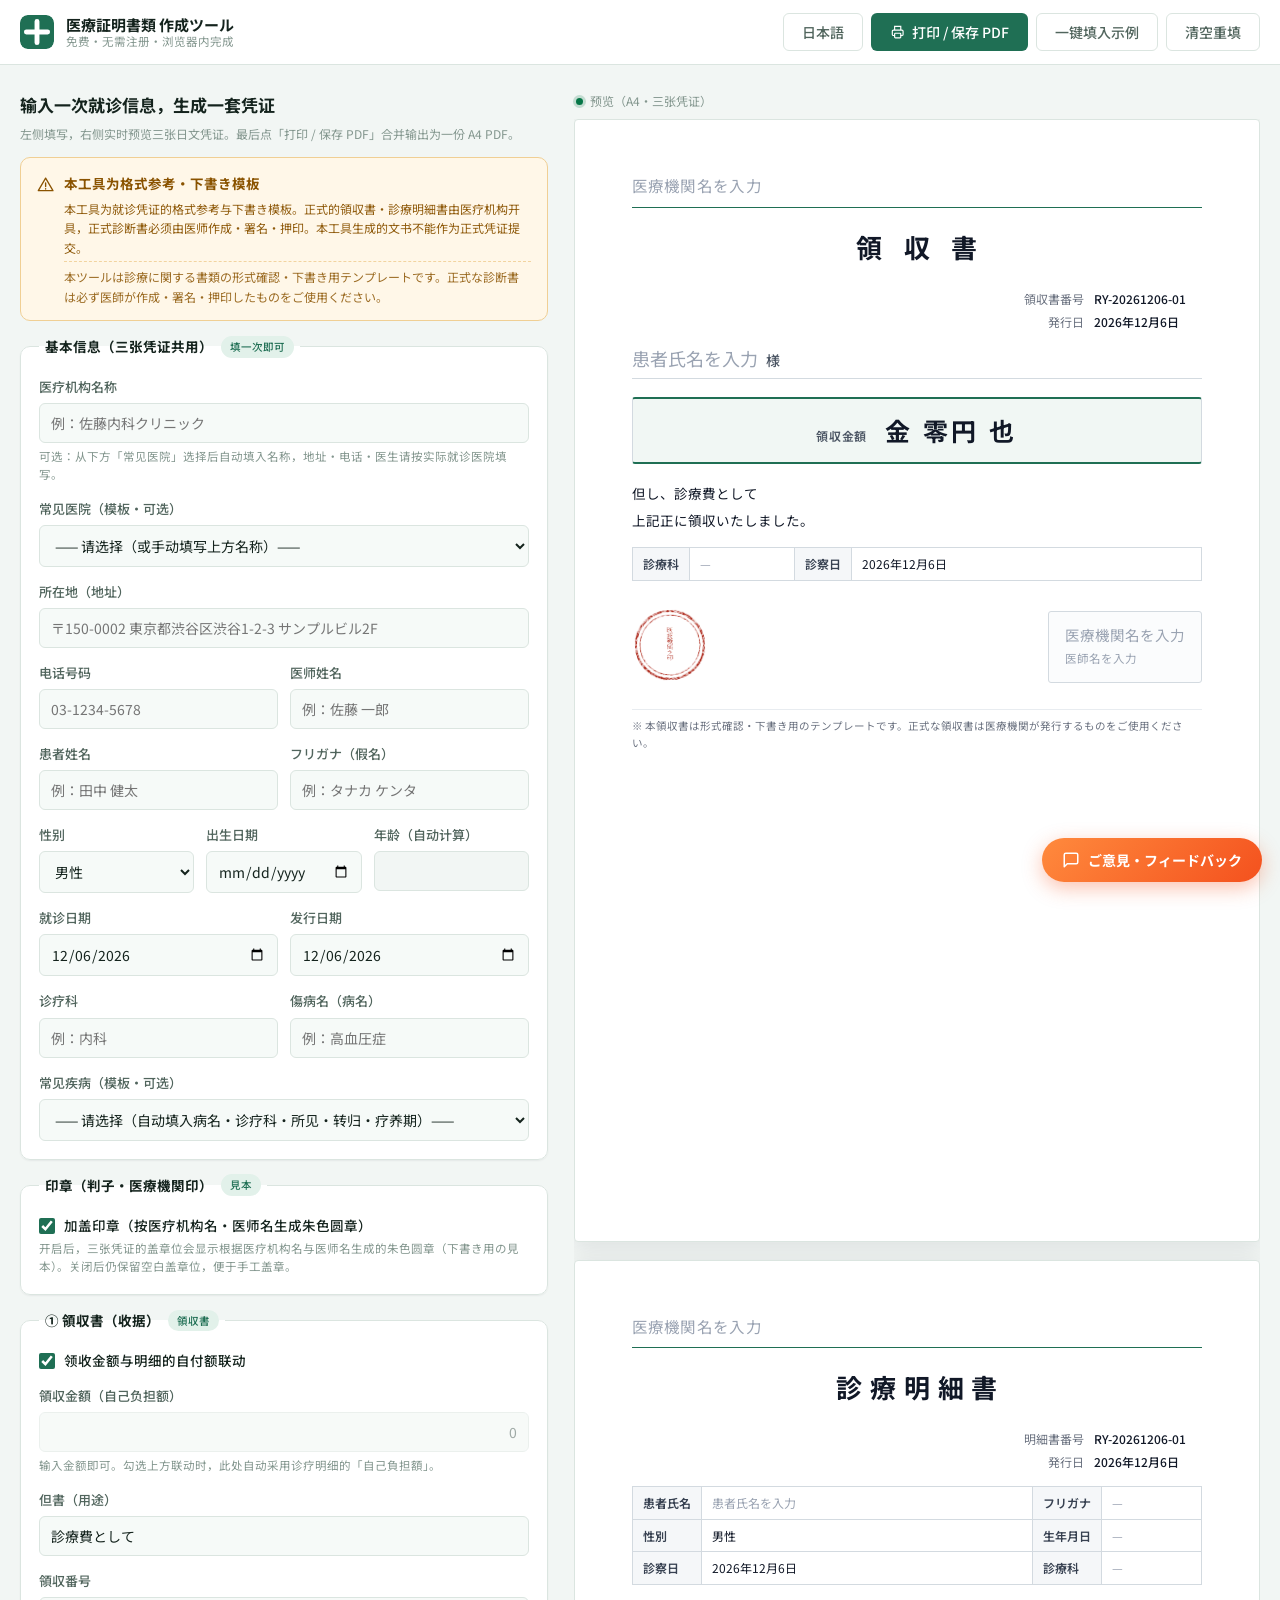
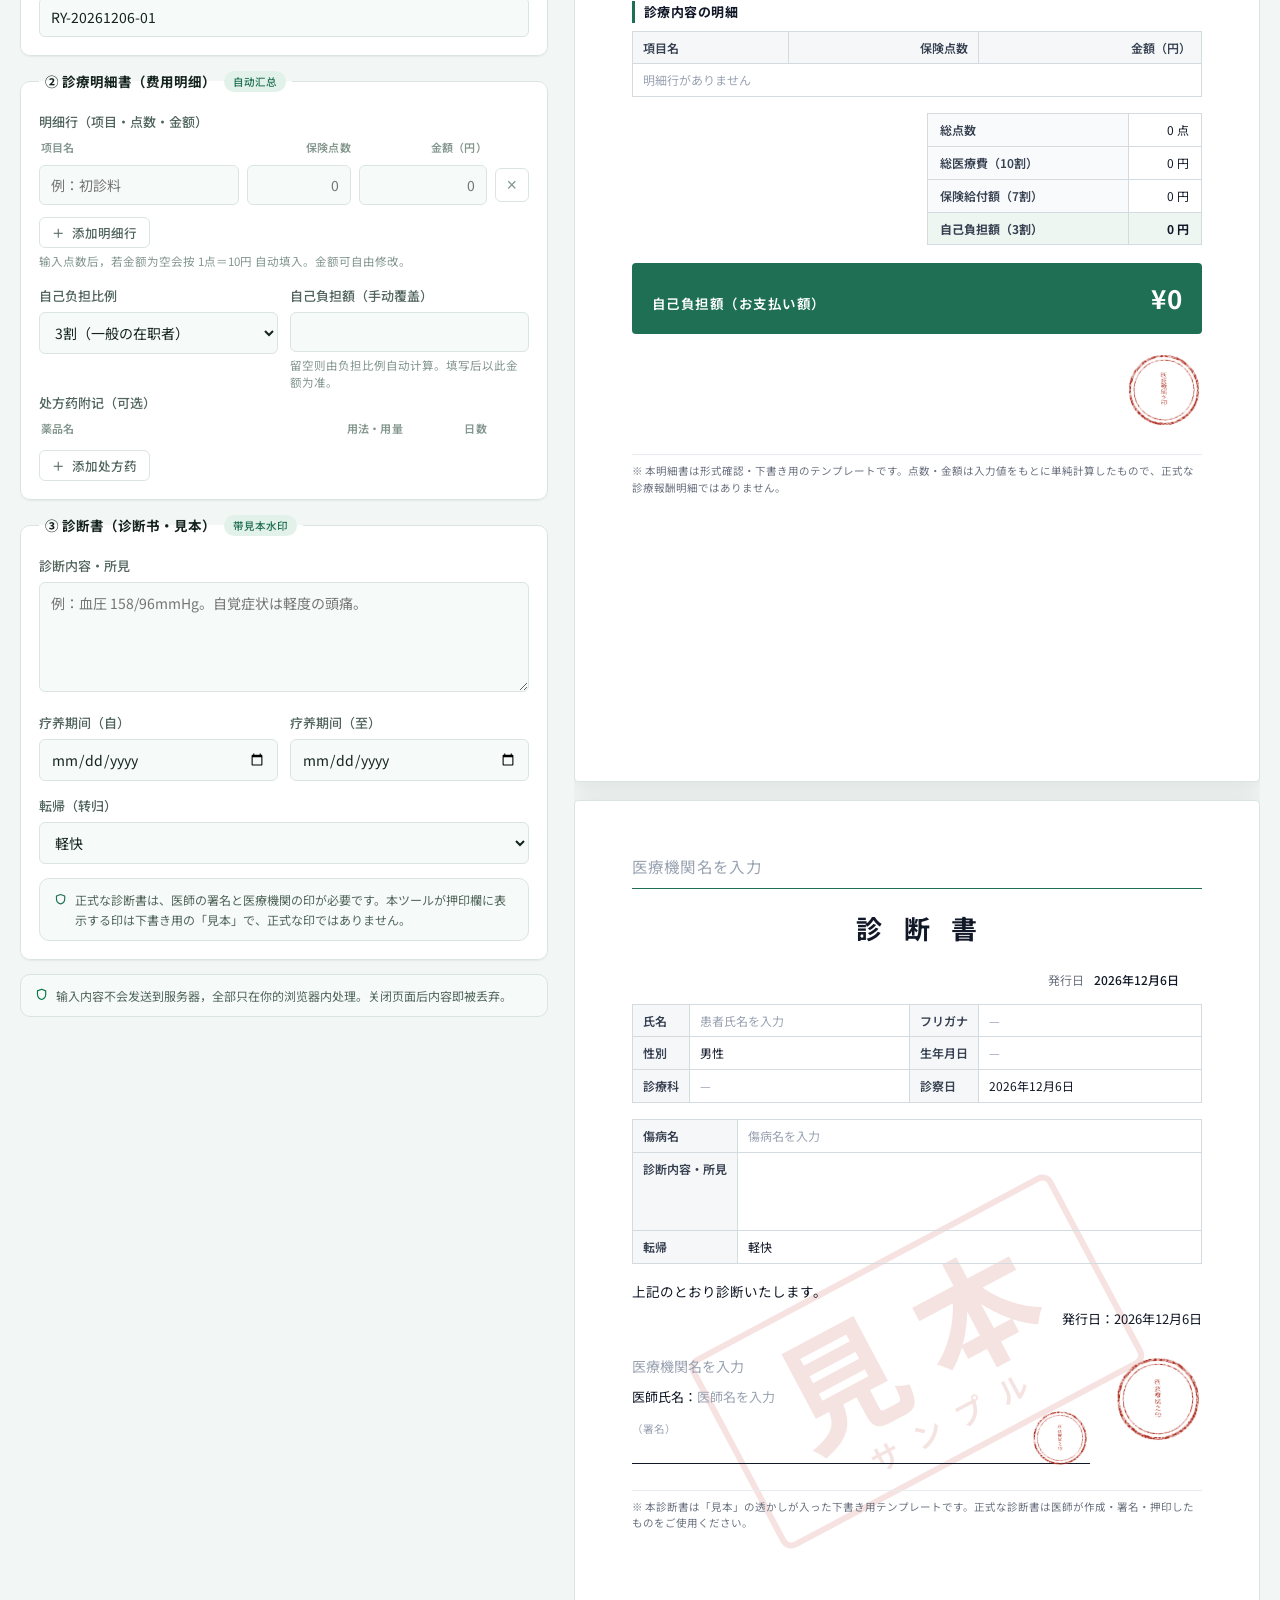
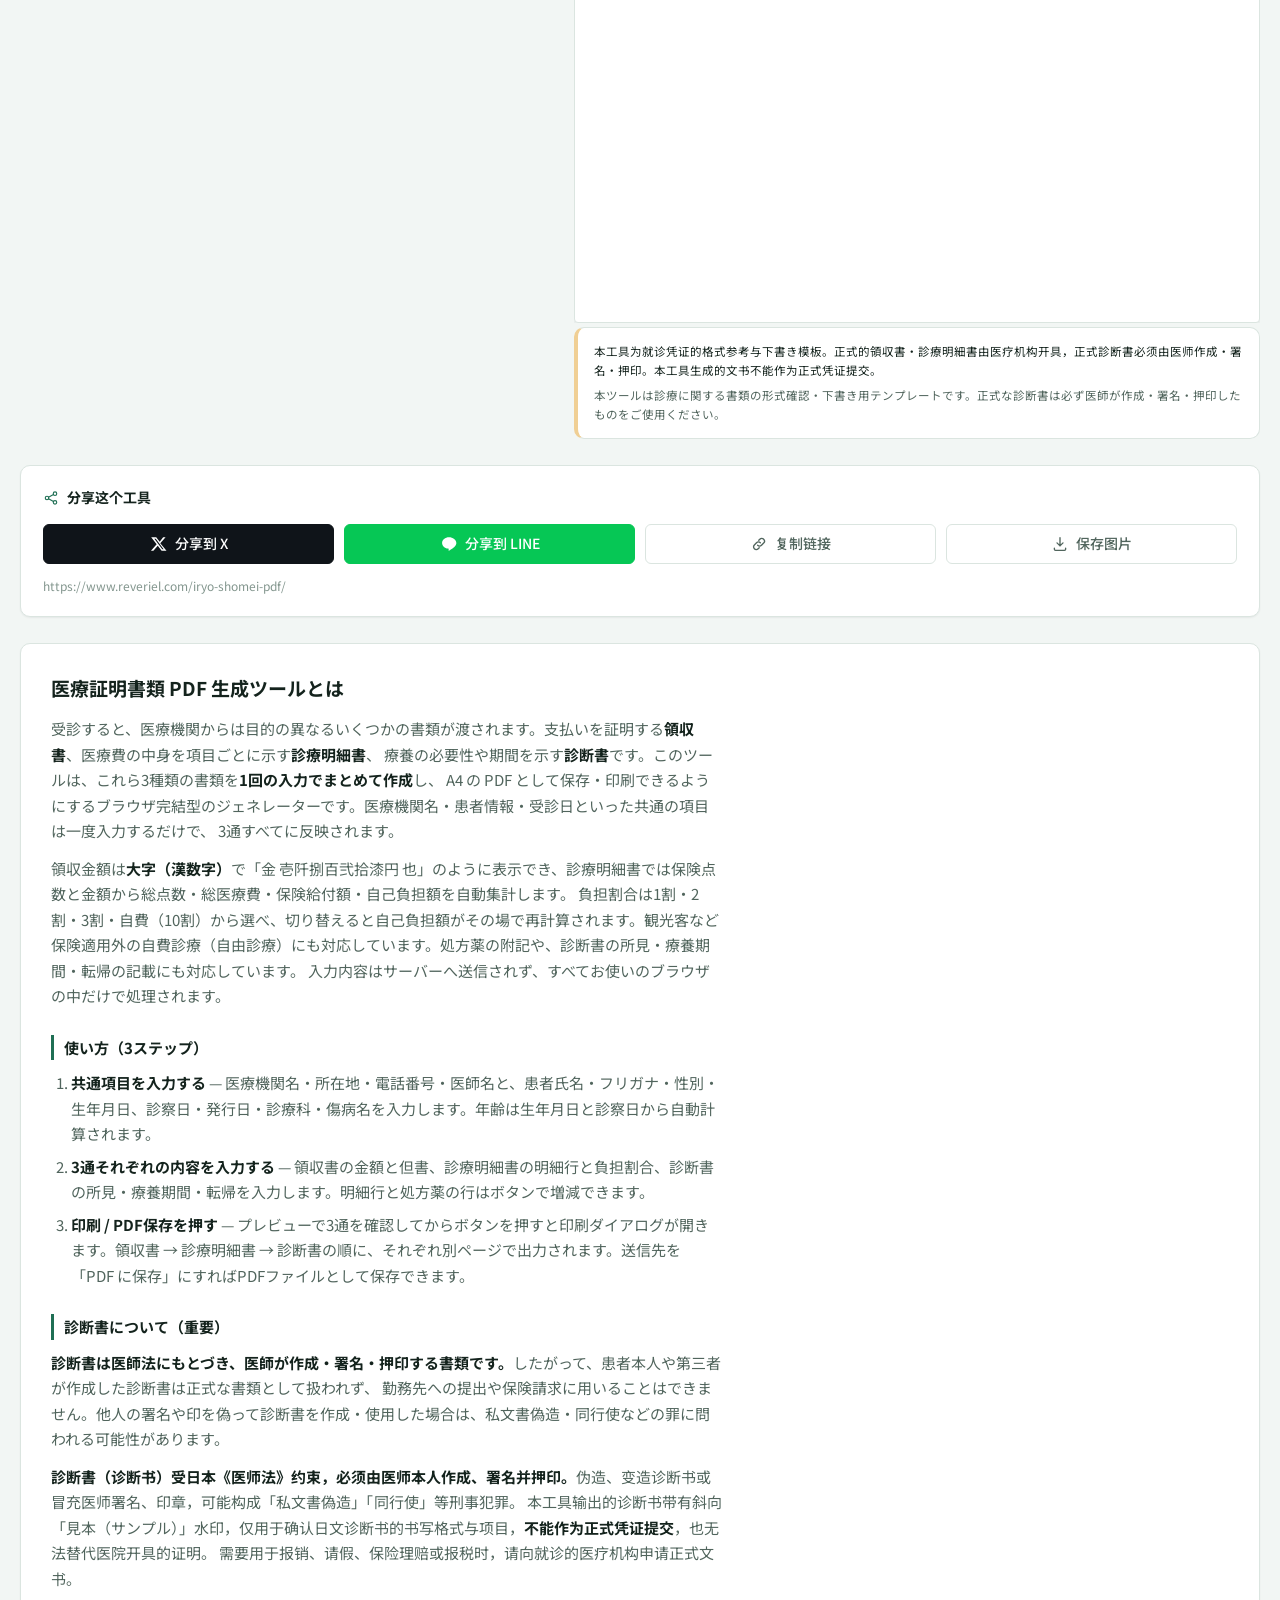
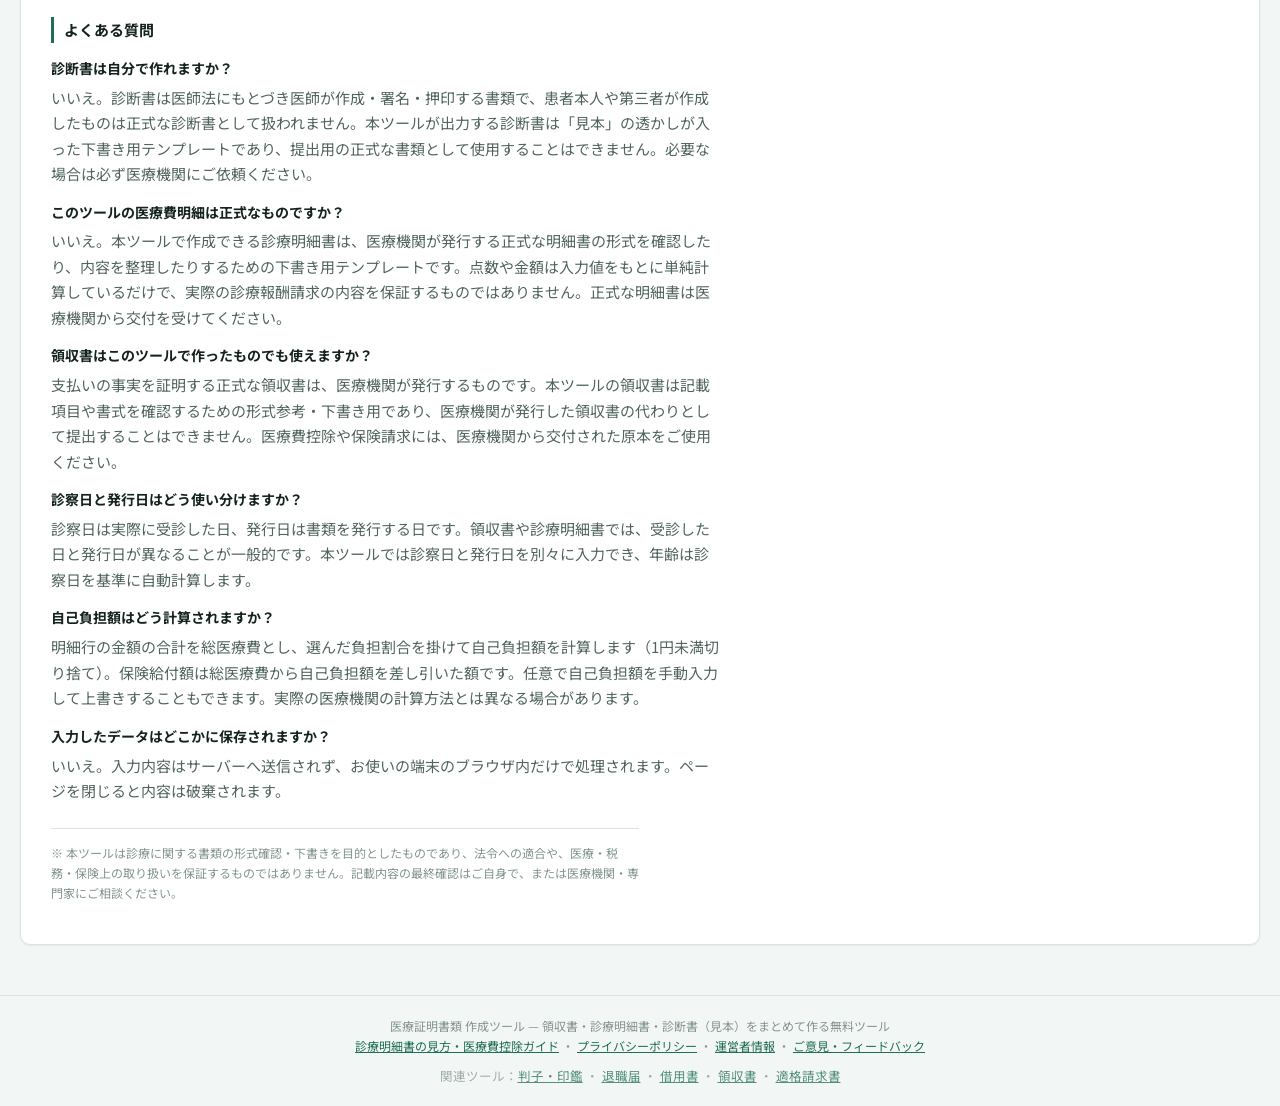
==== commit dc4a053f: "PM迭代：补隐私政策/运营者信息/SEO教程页+联盟区块+跨站CTA按钮配色修复" ====
--- a/index.html
+++ b/index.html
@@ -726,7 +726,12 @@
 <footer class="site-footer no-print">
   <div class="wrap">
     <p data-i18n="footerText">医療証明書類 作成ツール — 領収書・診療明細書・診断書（見本）をまとめて作る無料ツール</p>
-    <p><a href="https://docs.google.com/forms/d/e/1FAIpQLSfHGUfgAlViT3TFiVtJi_EpJ4ioUpd9oGyaJ7rehEV-gBH_PA/viewform?usp=pp_url&amp;entry.1745177199=%E5%8C%BB%E7%99%82%E8%A8%BC%E6%98%8E%E6%9B%B8%E9%A1%9E" target="_blank" rel="noopener">ご意見・フィードバック</a></p>
+    <p>
+      <a href="iryohi-koujo.html">診療明細書の見方・医療費控除ガイド</a> ・
+      <a href="privacy.html">プライバシーポリシー</a> ・
+      <a href="company.html">運営者情報</a> ・
+      <a href="https://docs.google.com/forms/d/e/1FAIpQLSfHGUfgAlViT3TFiVtJi_EpJ4ioUpd9oGyaJ7rehEV-gBH_PA/viewform?usp=pp_url&amp;entry.1745177199=%E5%8C%BB%E7%99%82%E8%A8%BC%E6%98%8E%E6%9B%B8%E9%A1%9E" target="_blank" rel="noopener">ご意見・フィードバック</a>
+    </p>
     <p style="margin-top:8px;font-size:12.5px;opacity:.75;">関連ツール：<a href="https://www.reveriel.com/hanko-generator/">判子・印鑑</a> ・ <a href="https://www.reveriel.com/taishoku-form/">退職届</a> ・ <a href="https://www.reveriel.com/shakuyo-contract/">借用書</a> ・ <a href="https://www.reveriel.com/ryoshusho-pdf/">領収書</a> ・ <a href="https://www.reveriel.com/japan-invoice-pdf/">適格請求書</a></p>
   </div>
 </footer>
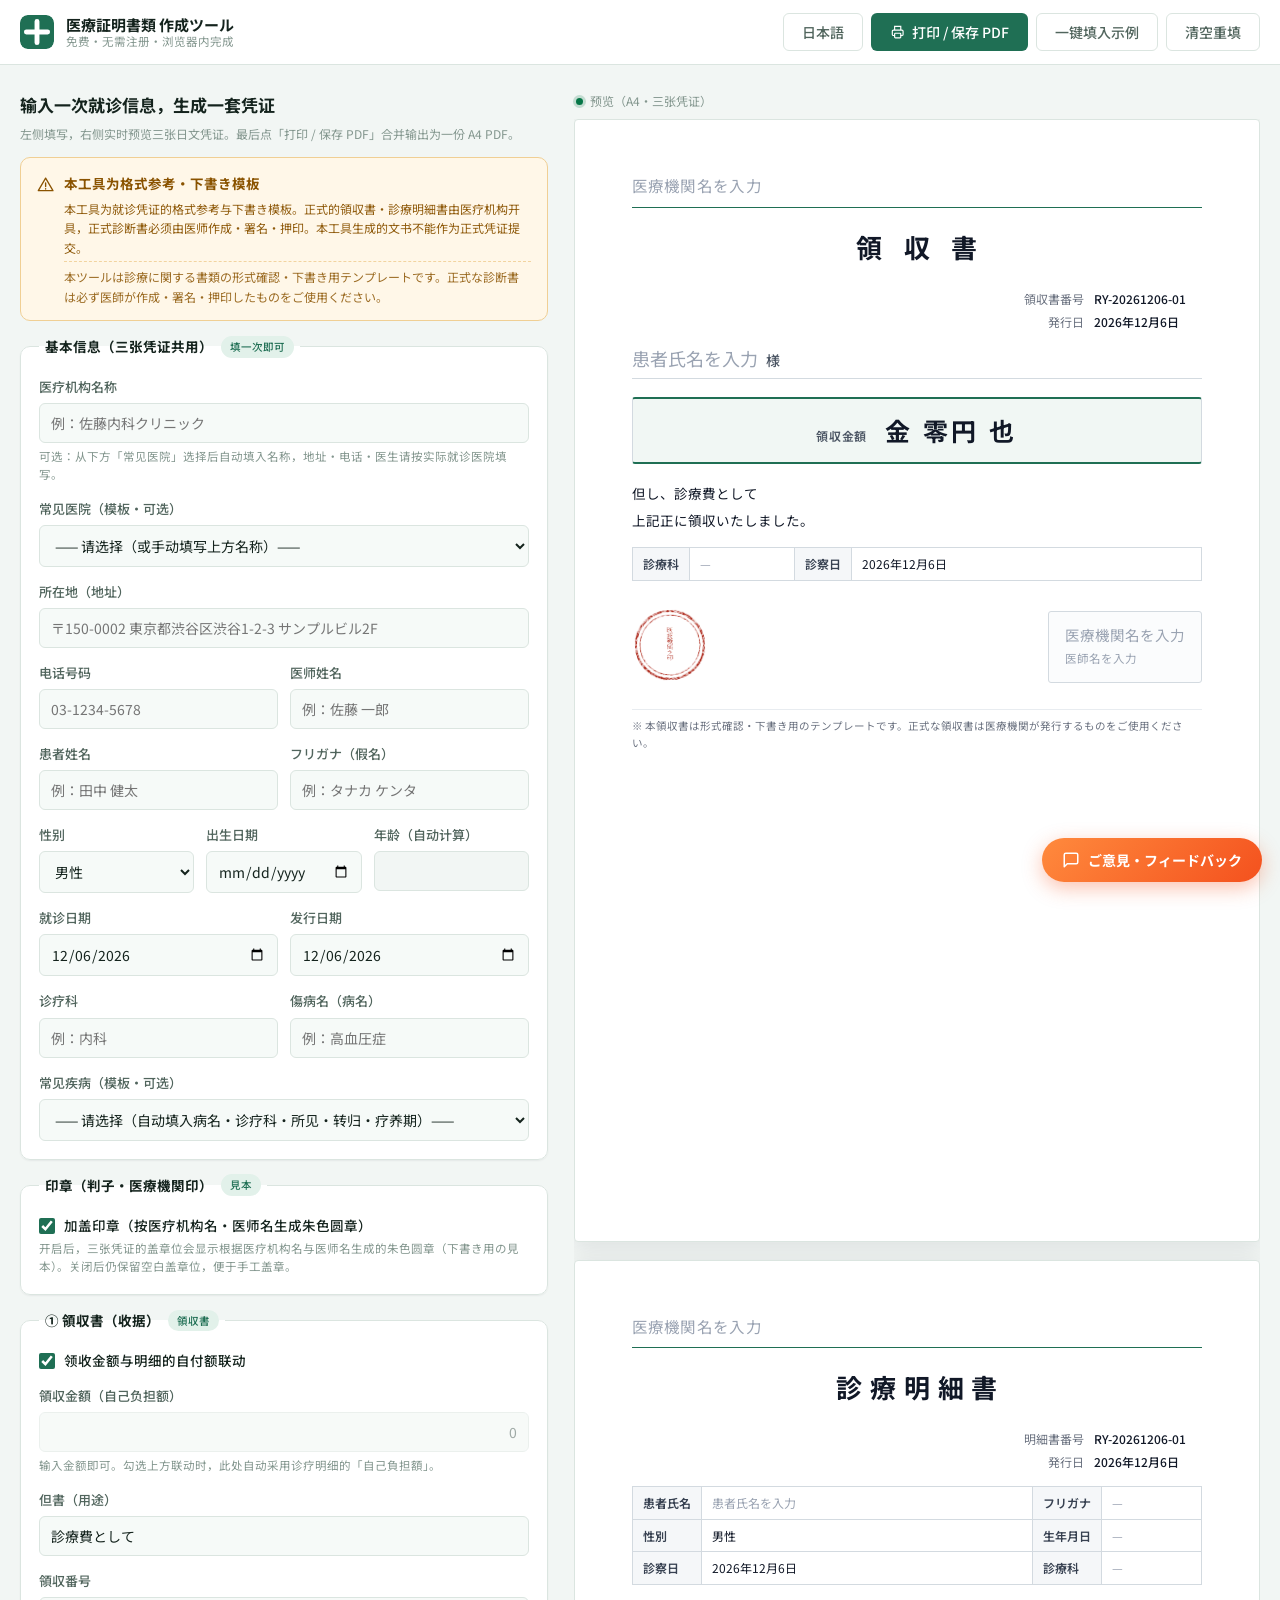
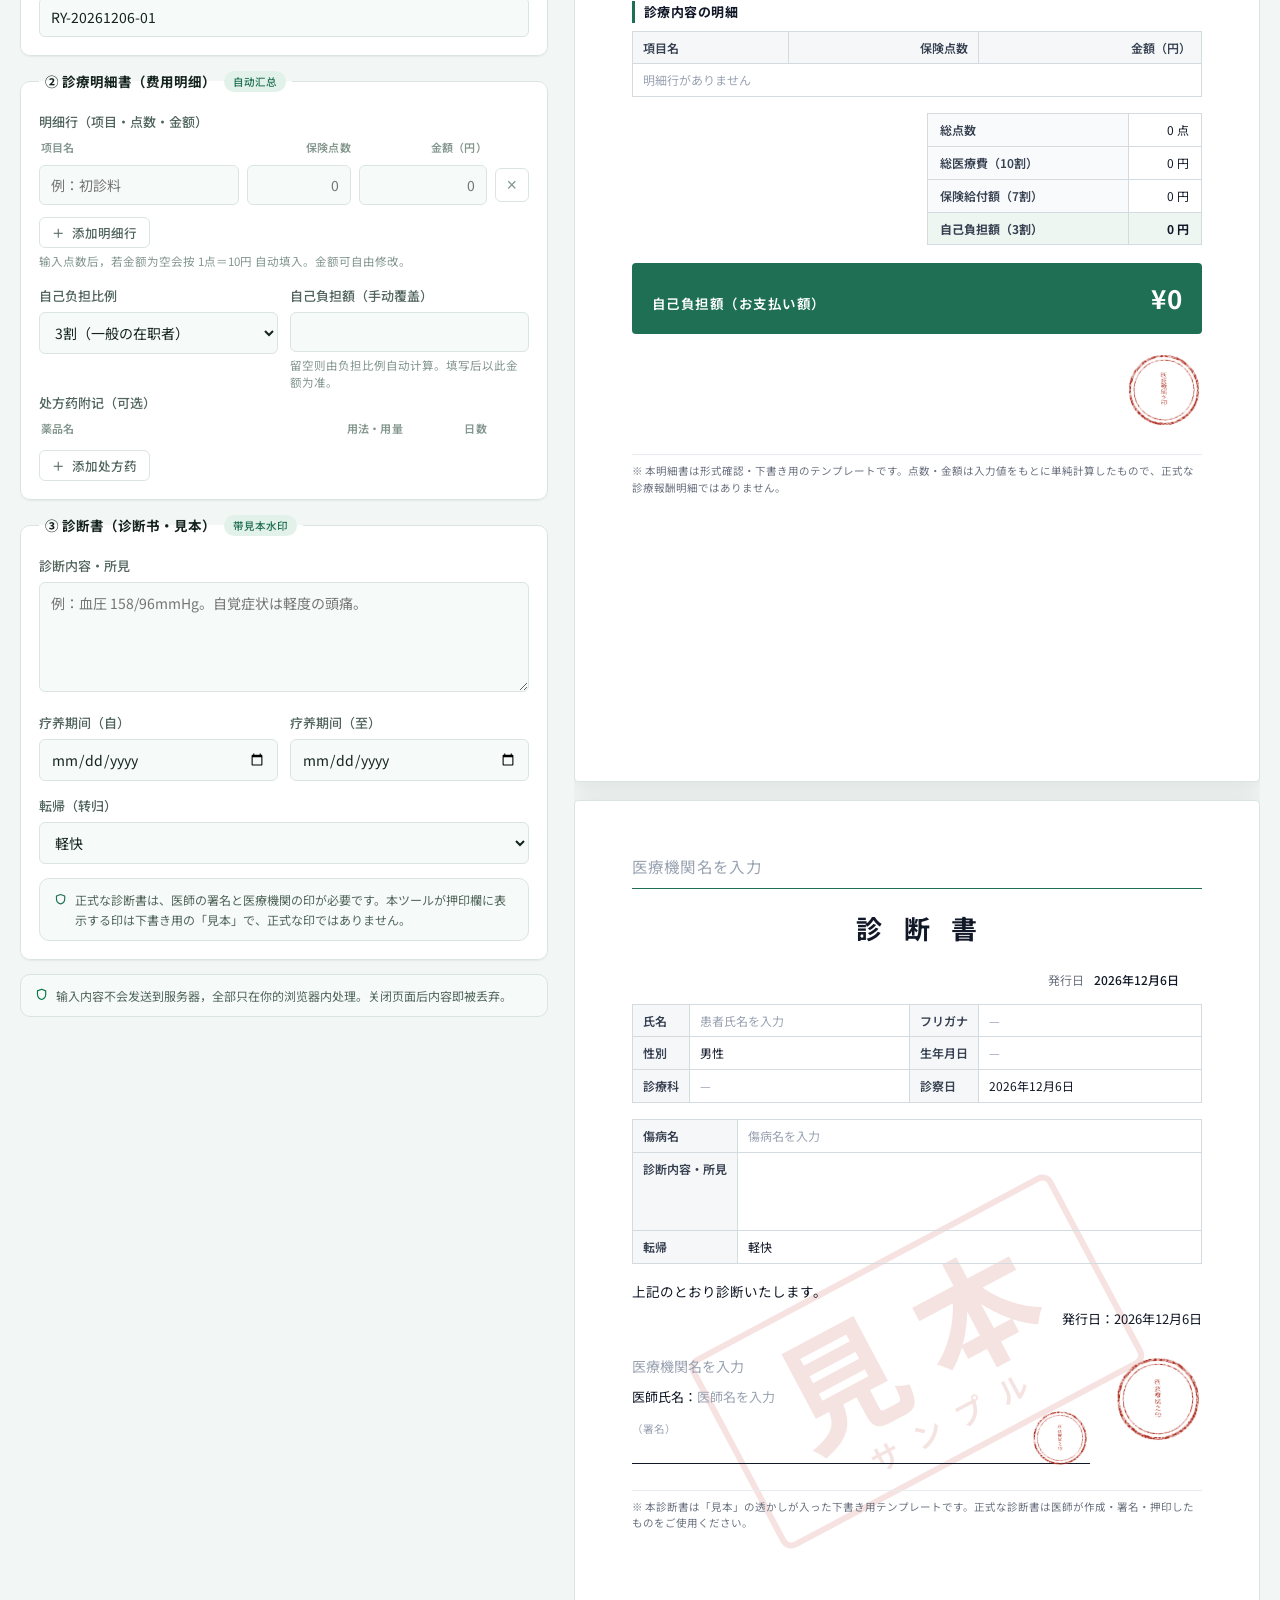
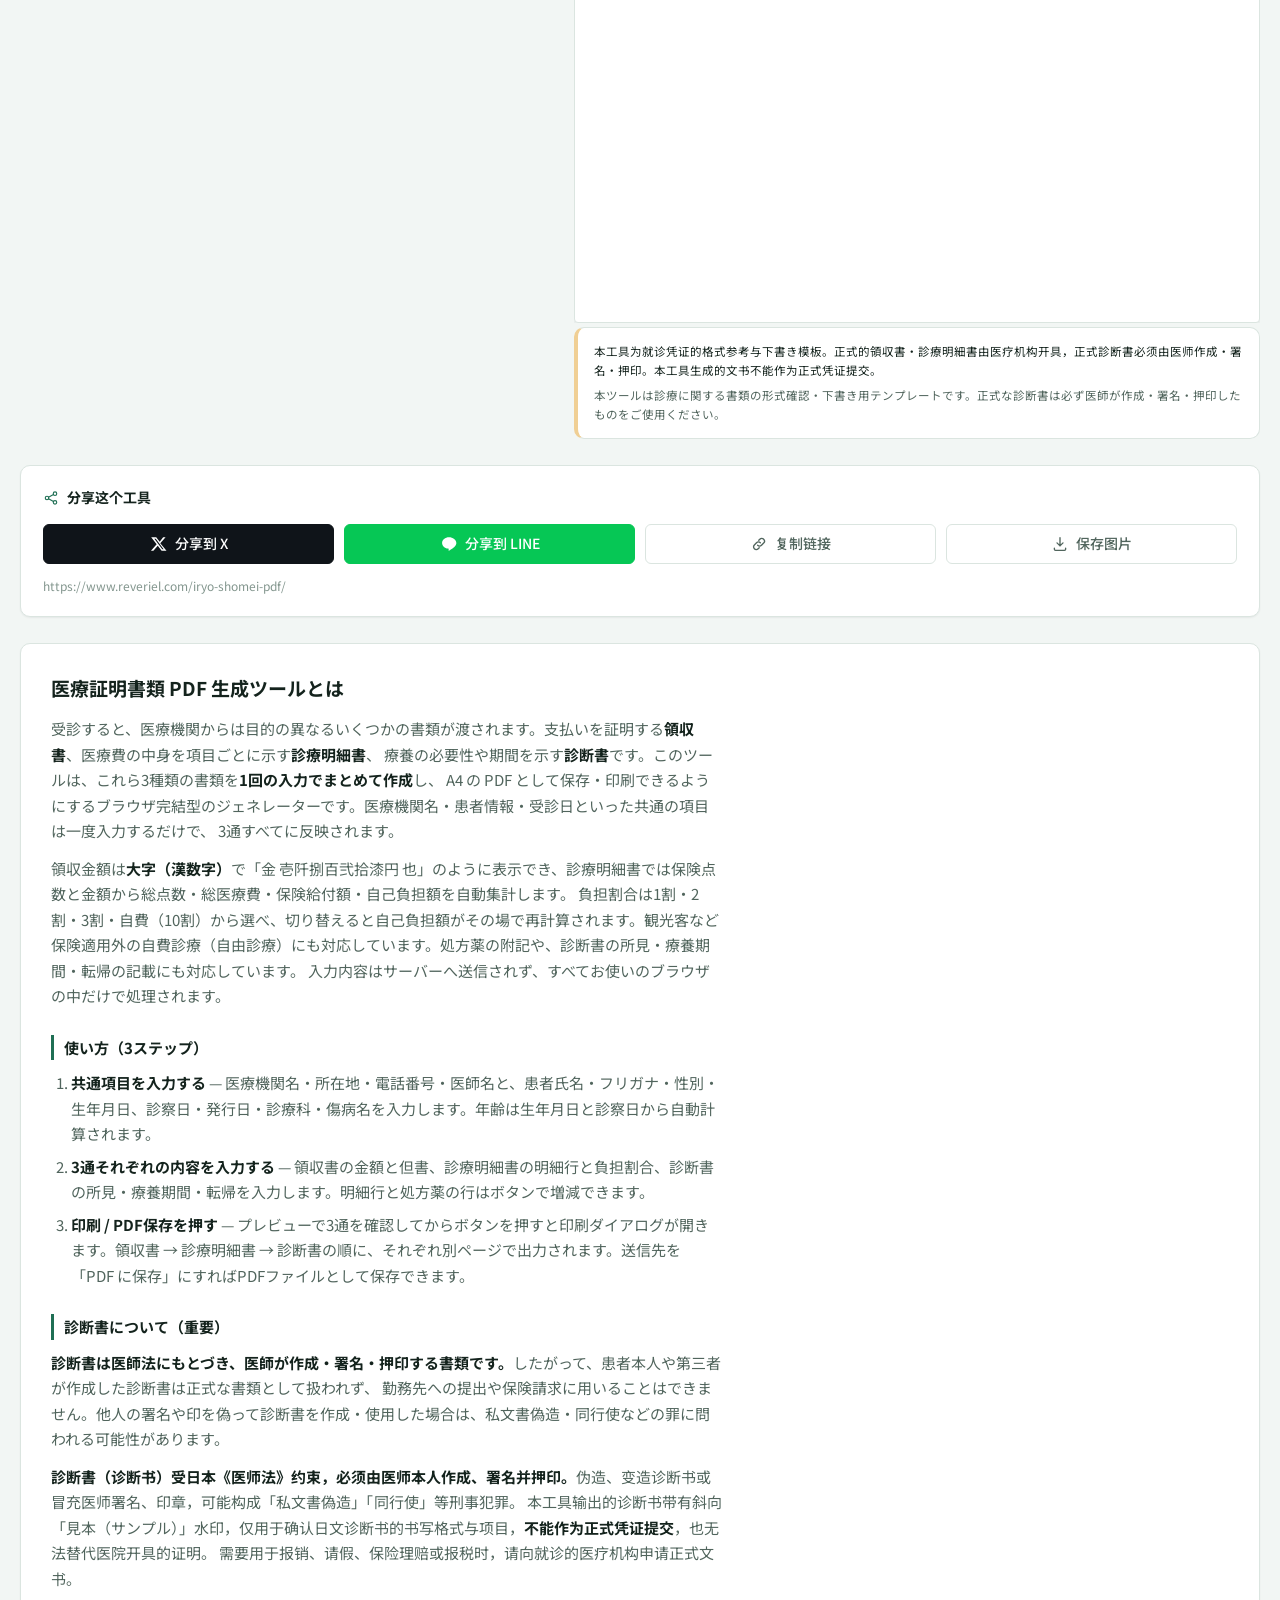
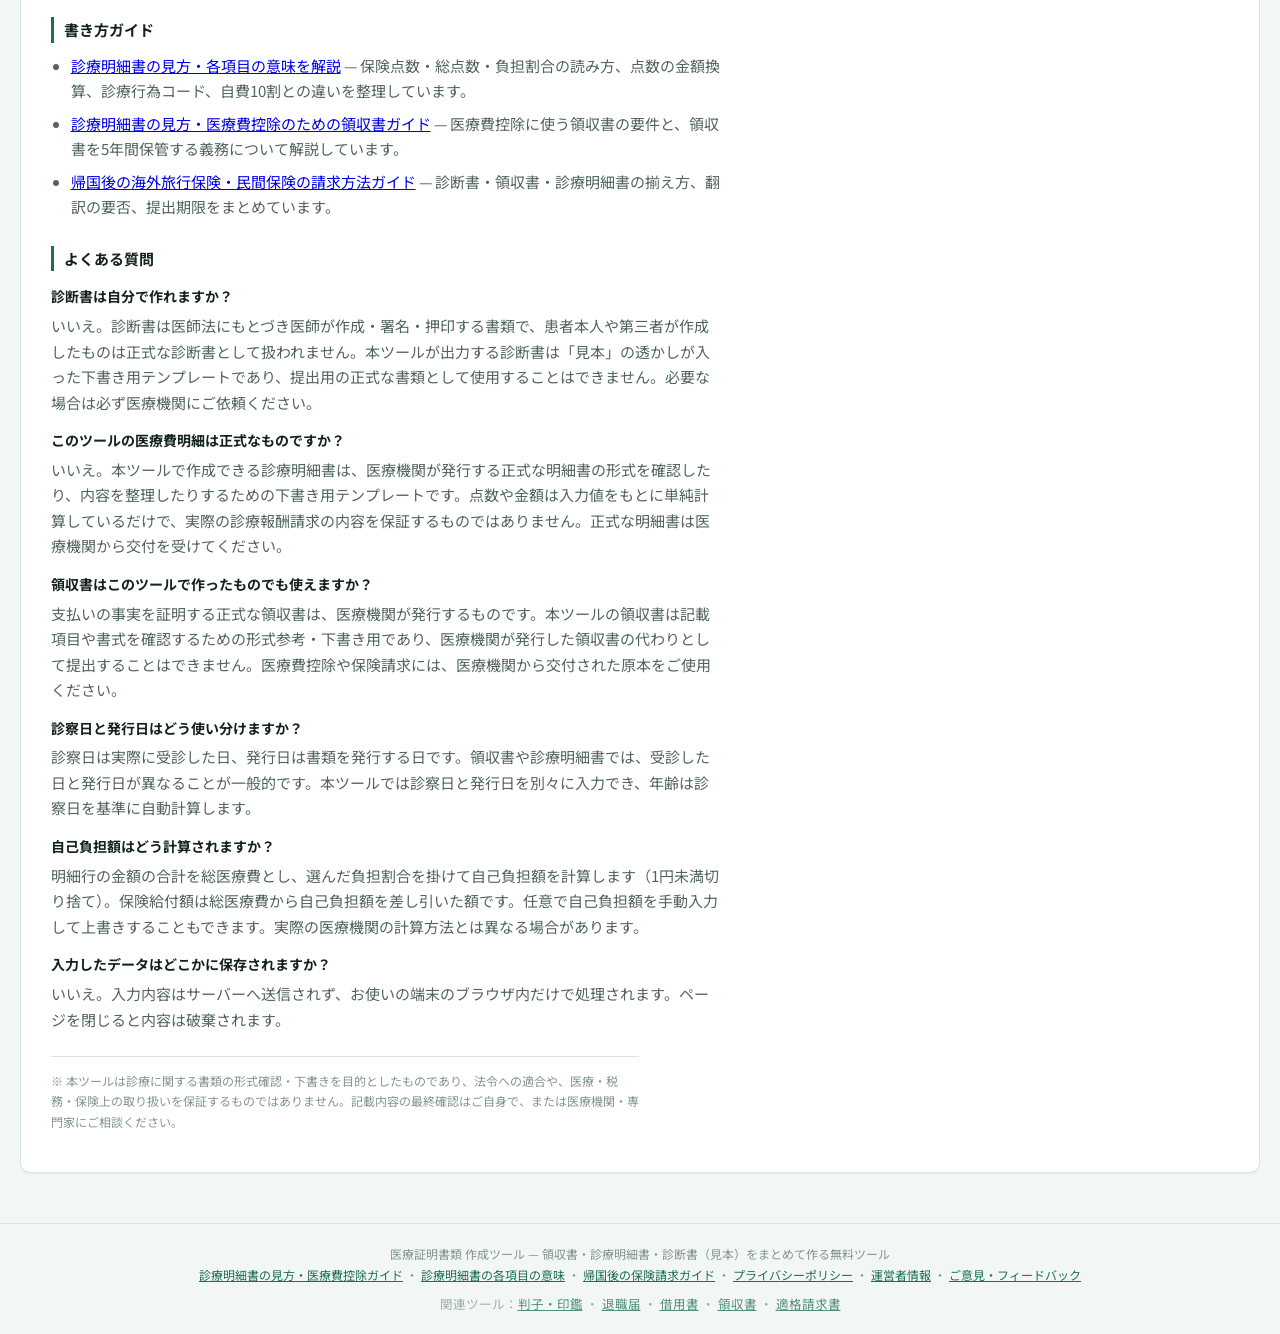
==== commit 05846560: "教程页扩充：新增書き方解説教程2篇并更新首页入口/sitemap" ====
--- a/index.html
+++ b/index.html
@@ -696,6 +696,13 @@
       需要用于报销、请假、保险理赔或报税时，请向就诊的医疗机构申请正式文书。
     </p>
 
+    <h3>書き方ガイド</h3>
+    <ul class="seo-list">
+      <li><a href="shinryo-meisai.html">診療明細書の見方・各項目の意味を解説</a> — 保険点数・総点数・負担割合の読み方、点数の金額換算、診療行為コード、自費10割との違いを整理しています。</li>
+      <li><a href="iryohi-koujo.html">診療明細書の見方・医療費控除のための領収書ガイド</a> — 医療費控除に使う領収書の要件と、領収書を5年間保管する義務について解説しています。</li>
+      <li><a href="hoken-seikyu.html">帰国後の海外旅行保険・民間保険の請求方法ガイド</a> — 診断書・領収書・診療明細書の揃え方、翻訳の要否、提出期限をまとめています。</li>
+    </ul>
+
     <h3>よくある質問</h3>
     <dl class="faq">
       <dt>診断書は自分で作れますか？</dt>
@@ -728,6 +735,8 @@
     <p data-i18n="footerText">医療証明書類 作成ツール — 領収書・診療明細書・診断書（見本）をまとめて作る無料ツール</p>
     <p>
       <a href="iryohi-koujo.html">診療明細書の見方・医療費控除ガイド</a> ・
+      <a href="shinryo-meisai.html">診療明細書の各項目の意味</a> ・
+      <a href="hoken-seikyu.html">帰国後の保険請求ガイド</a> ・
       <a href="privacy.html">プライバシーポリシー</a> ・
       <a href="company.html">運営者情報</a> ・
       <a href="https://docs.google.com/forms/d/e/1FAIpQLSfHGUfgAlViT3TFiVtJi_EpJ4ioUpd9oGyaJ7rehEV-gBH_PA/viewform?usp=pp_url&amp;entry.1745177199=%E5%8C%BB%E7%99%82%E8%A8%BC%E6%98%8E%E6%9B%B8%E9%A1%9E" target="_blank" rel="noopener">ご意見・フィードバック</a>
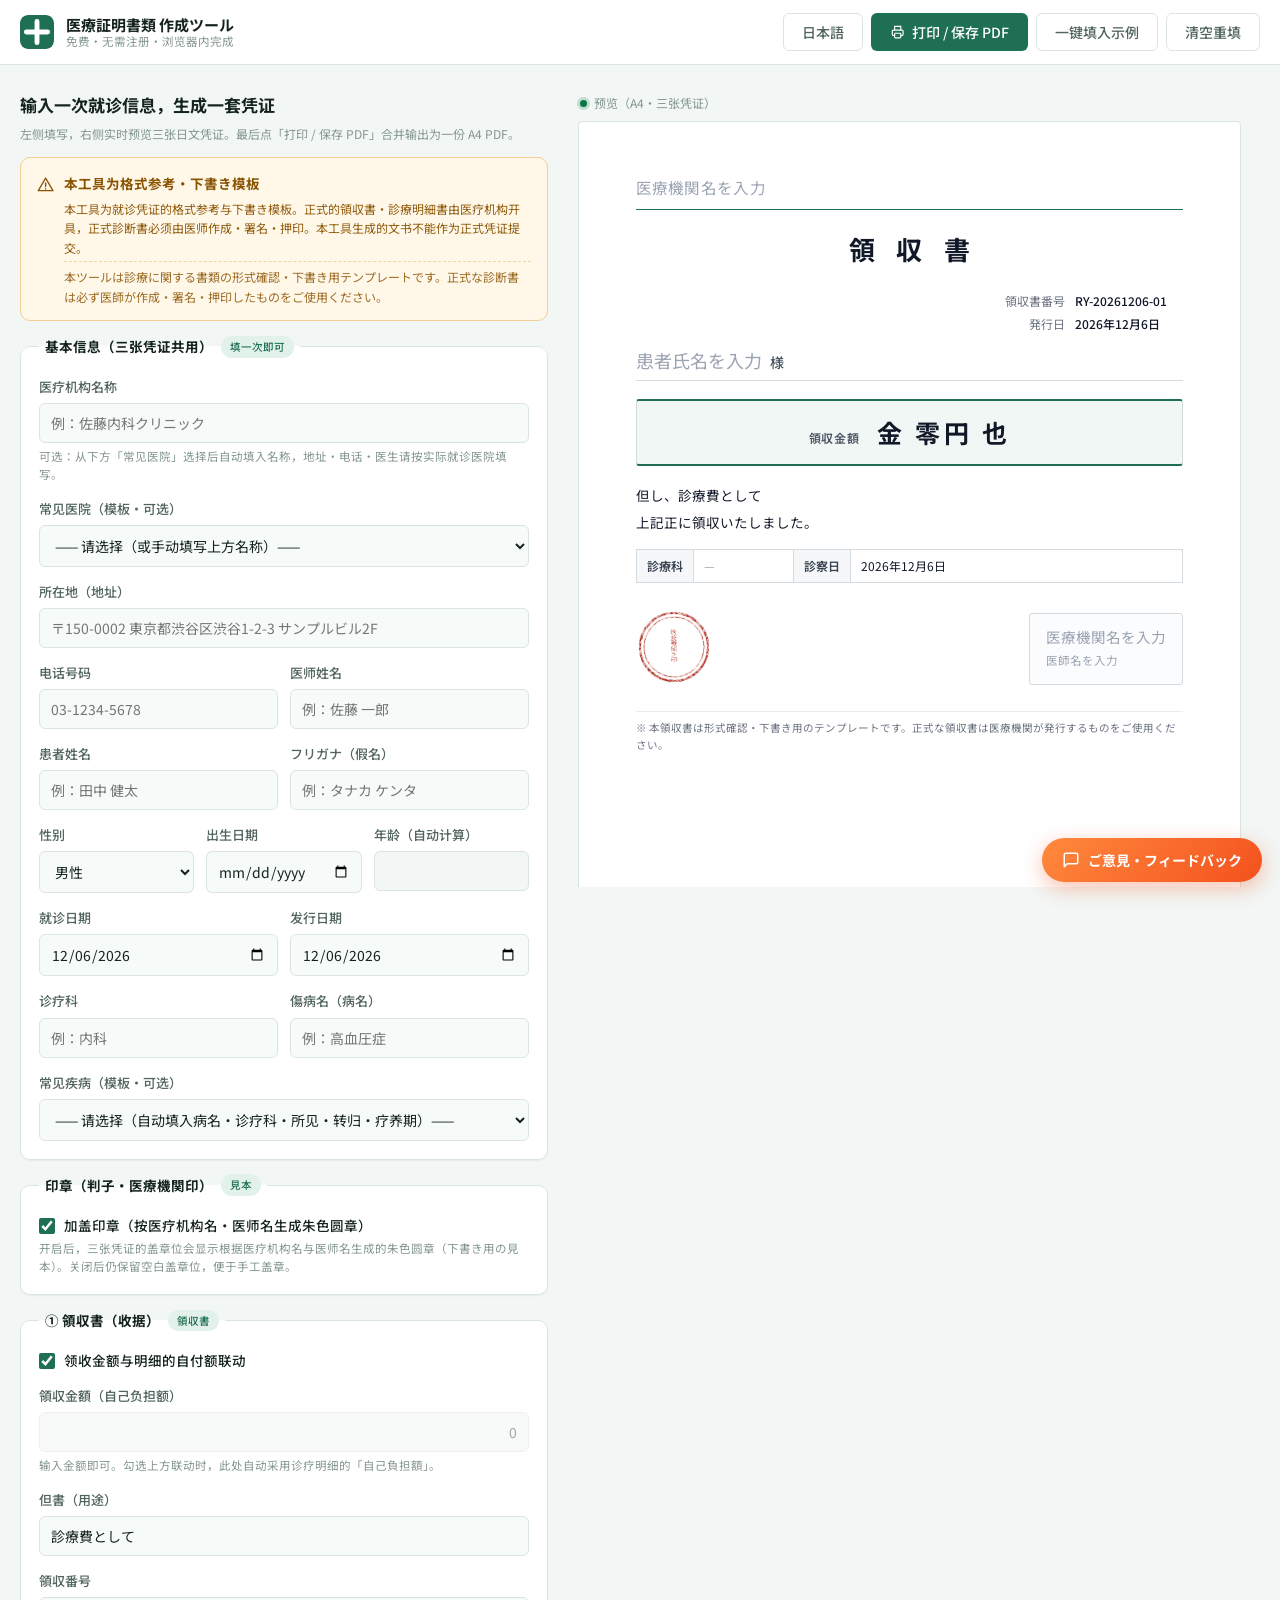
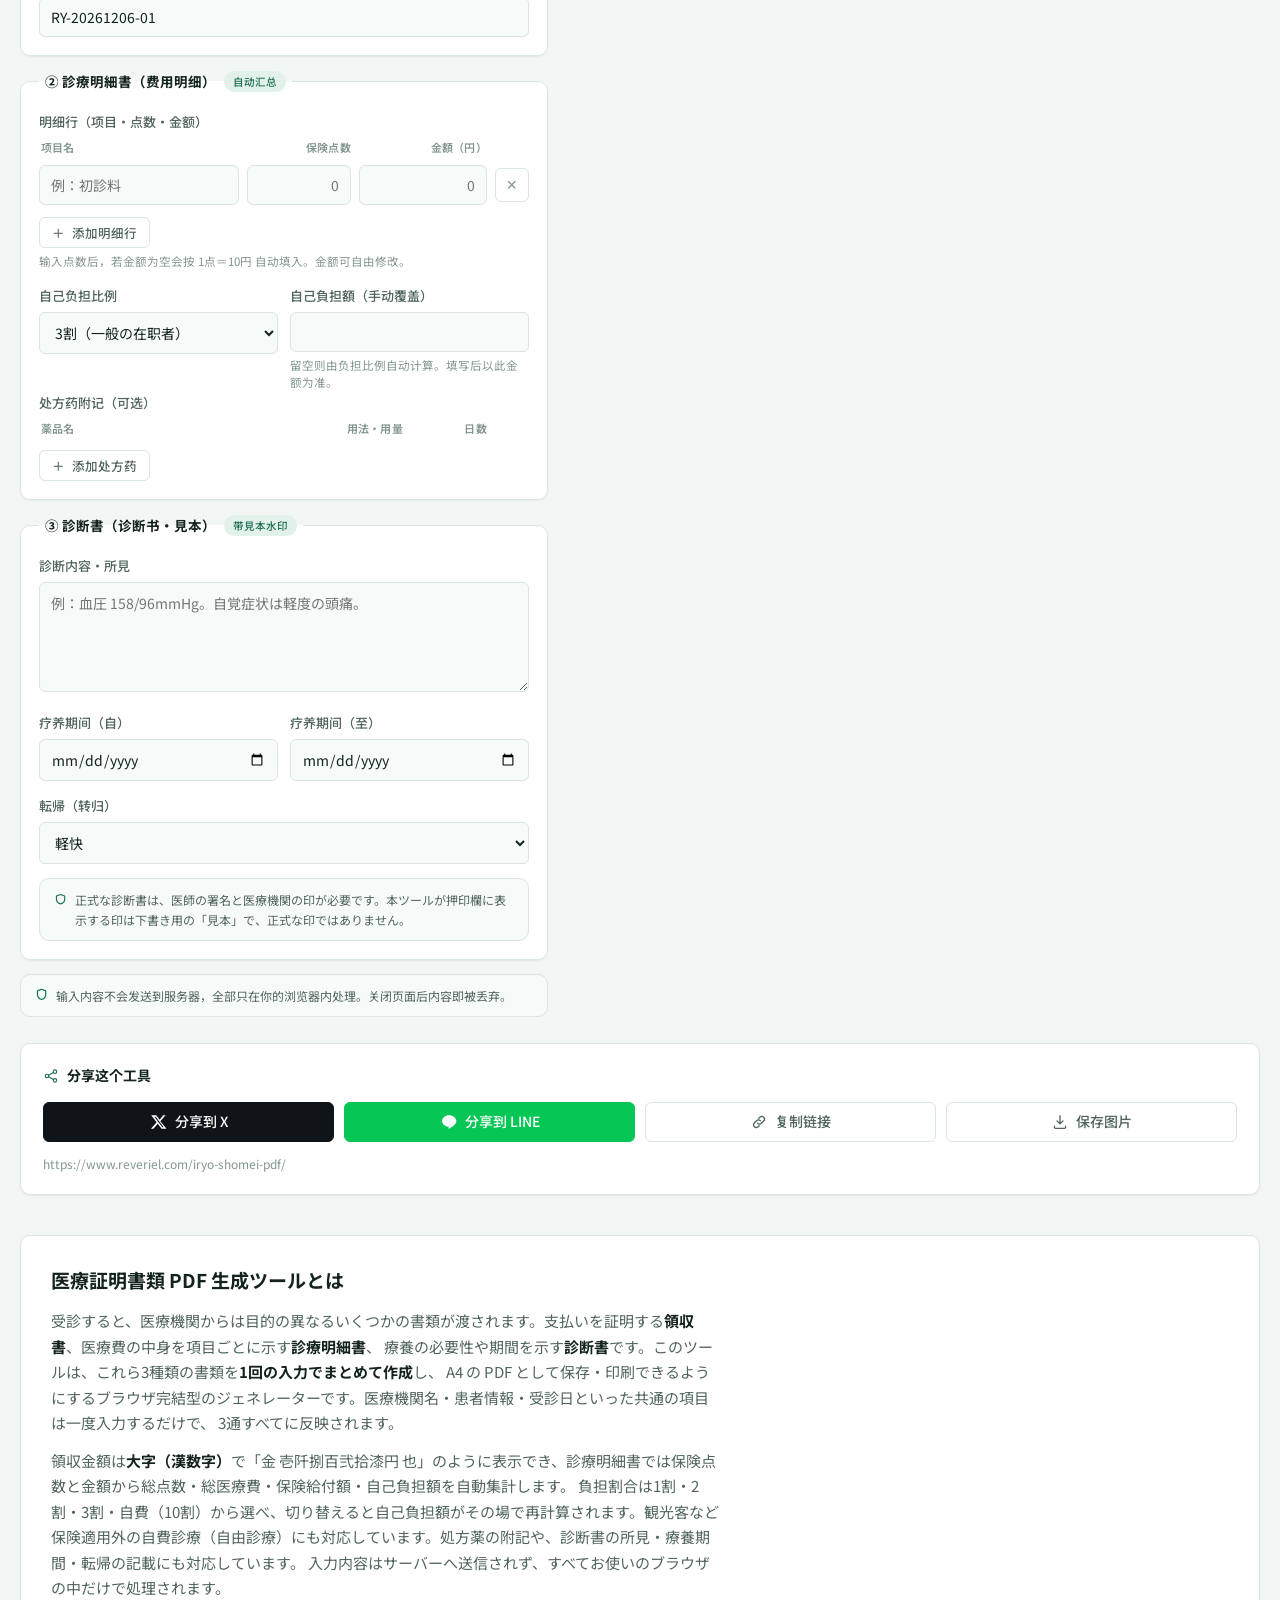
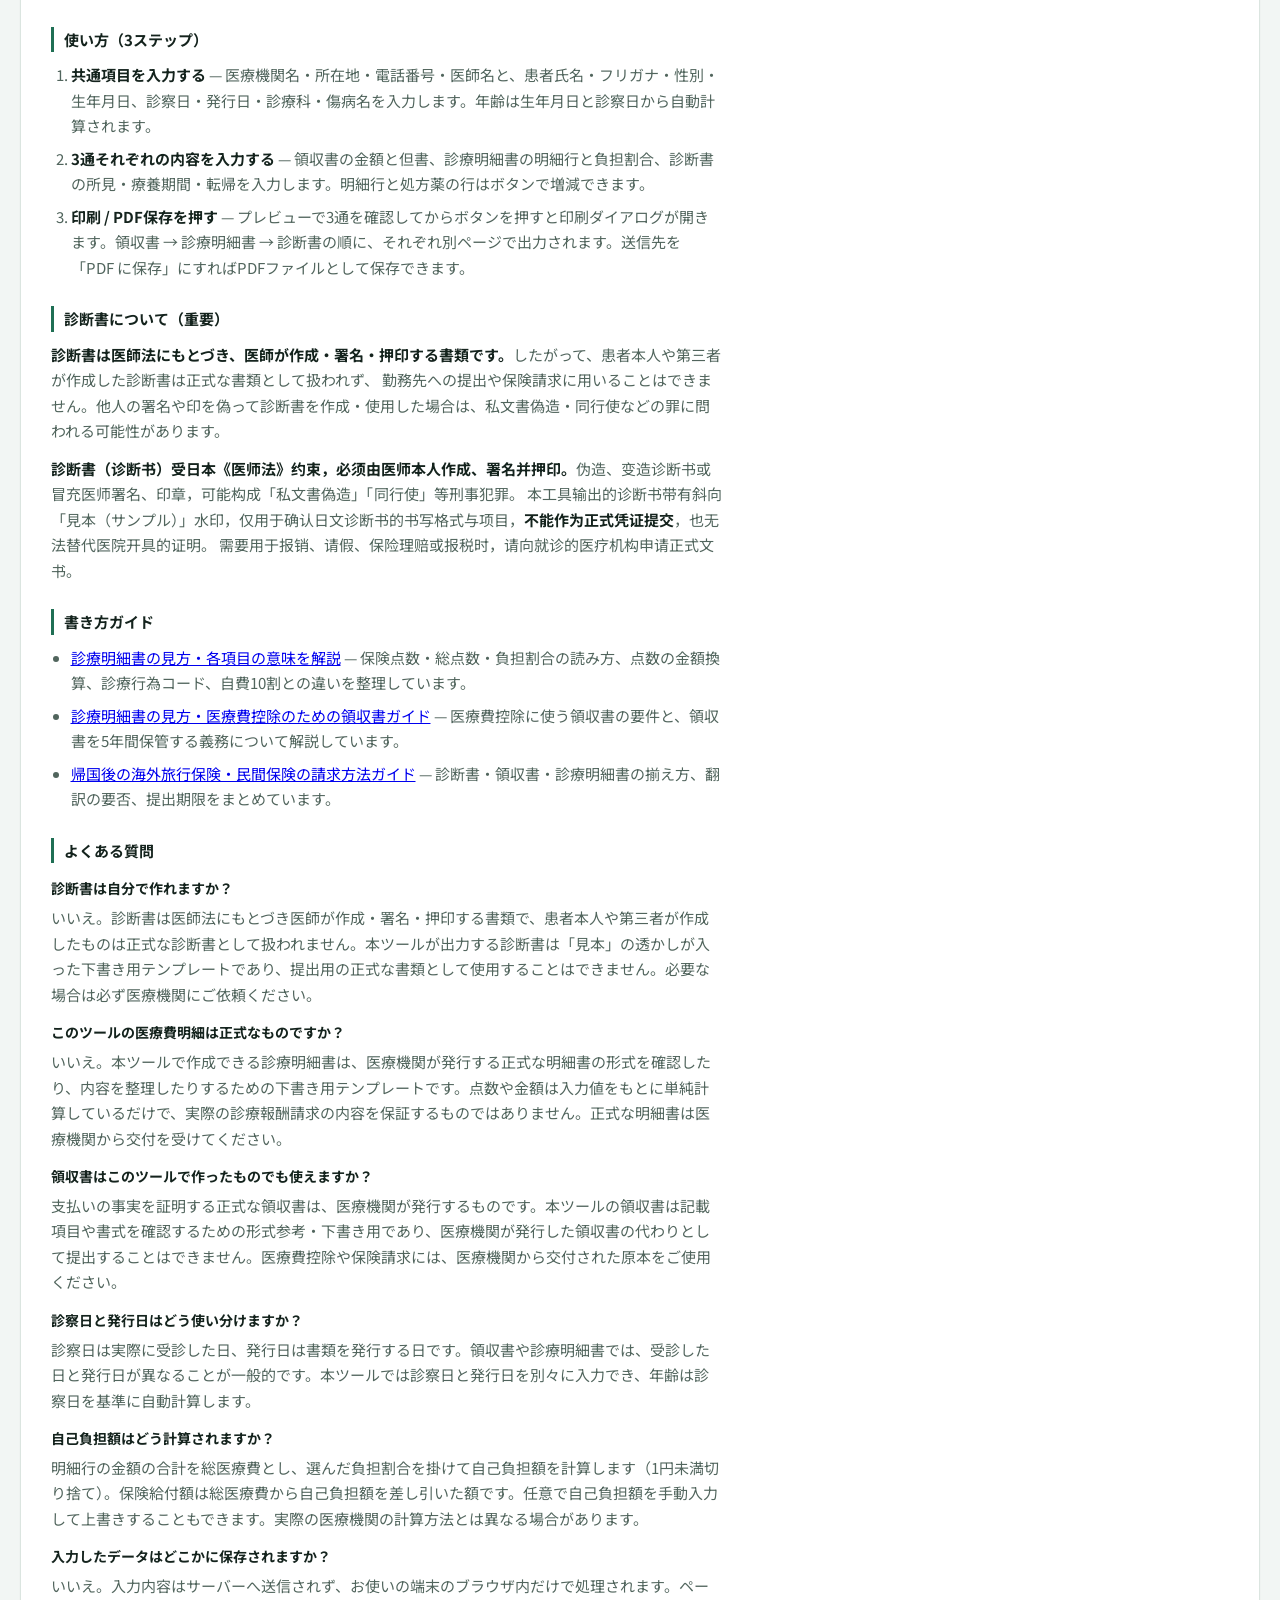
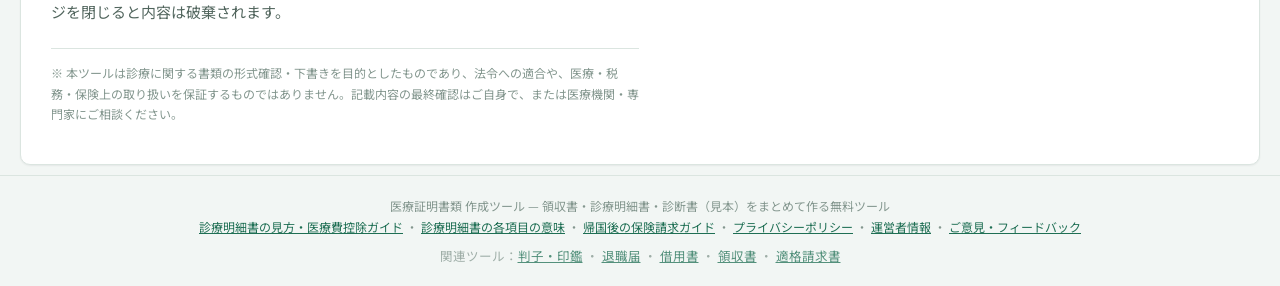
==== commit a637dfba: "プレビューをスクロール追従に：右カラムをsticky化し、SEOセクションとの重なりを回避" ====
--- a/index.html
+++ b/index.html
@@ -128,7 +128,9 @@
   </div>
 </header>
 
-<main class="wrap layout">
+<main class="wrap">
+
+  <div class="layout">
 
   <!-- ============ 入力フォーム ============ -->
   <section class="pane form-pane no-print" aria-label="入力フォーム">
@@ -664,6 +666,8 @@
   </section>
 
   <!-- ============ 説明文 / FAQ ============ -->
+  </div>
+
   <section class="seo no-print" aria-label="ツールについて">
     <h2>医療証明書類 PDF 生成ツールとは</h2>
     <p>
--- a/style.css
+++ b/style.css
@@ -424,7 +424,24 @@
 
 /* ---------------- プレビュー ---------------- */
 
-.preview-pane { position: static; }
+.preview-pane {
+  position: sticky;
+  top: 88px;
+  align-self: start;
+  max-height: calc(100vh - 104px);
+  overflow-y: auto;
+  padding: 2px 4px 16px;
+  scrollbar-gutter: stable;
+}
+
+@media (max-width: 1080px) {
+  .preview-pane {
+    position: static;
+    max-height: none;
+    overflow: visible;
+    padding: 0;
+  }
+}
 
 .preview-bar {
   display: flex;
@@ -930,6 +947,7 @@
     gap: 0 !important;
     position: static !important;
     overflow: visible !important;
+    max-height: none !important;
     box-shadow: none !important;
     border: 0 !important;
     background: transparent !important;
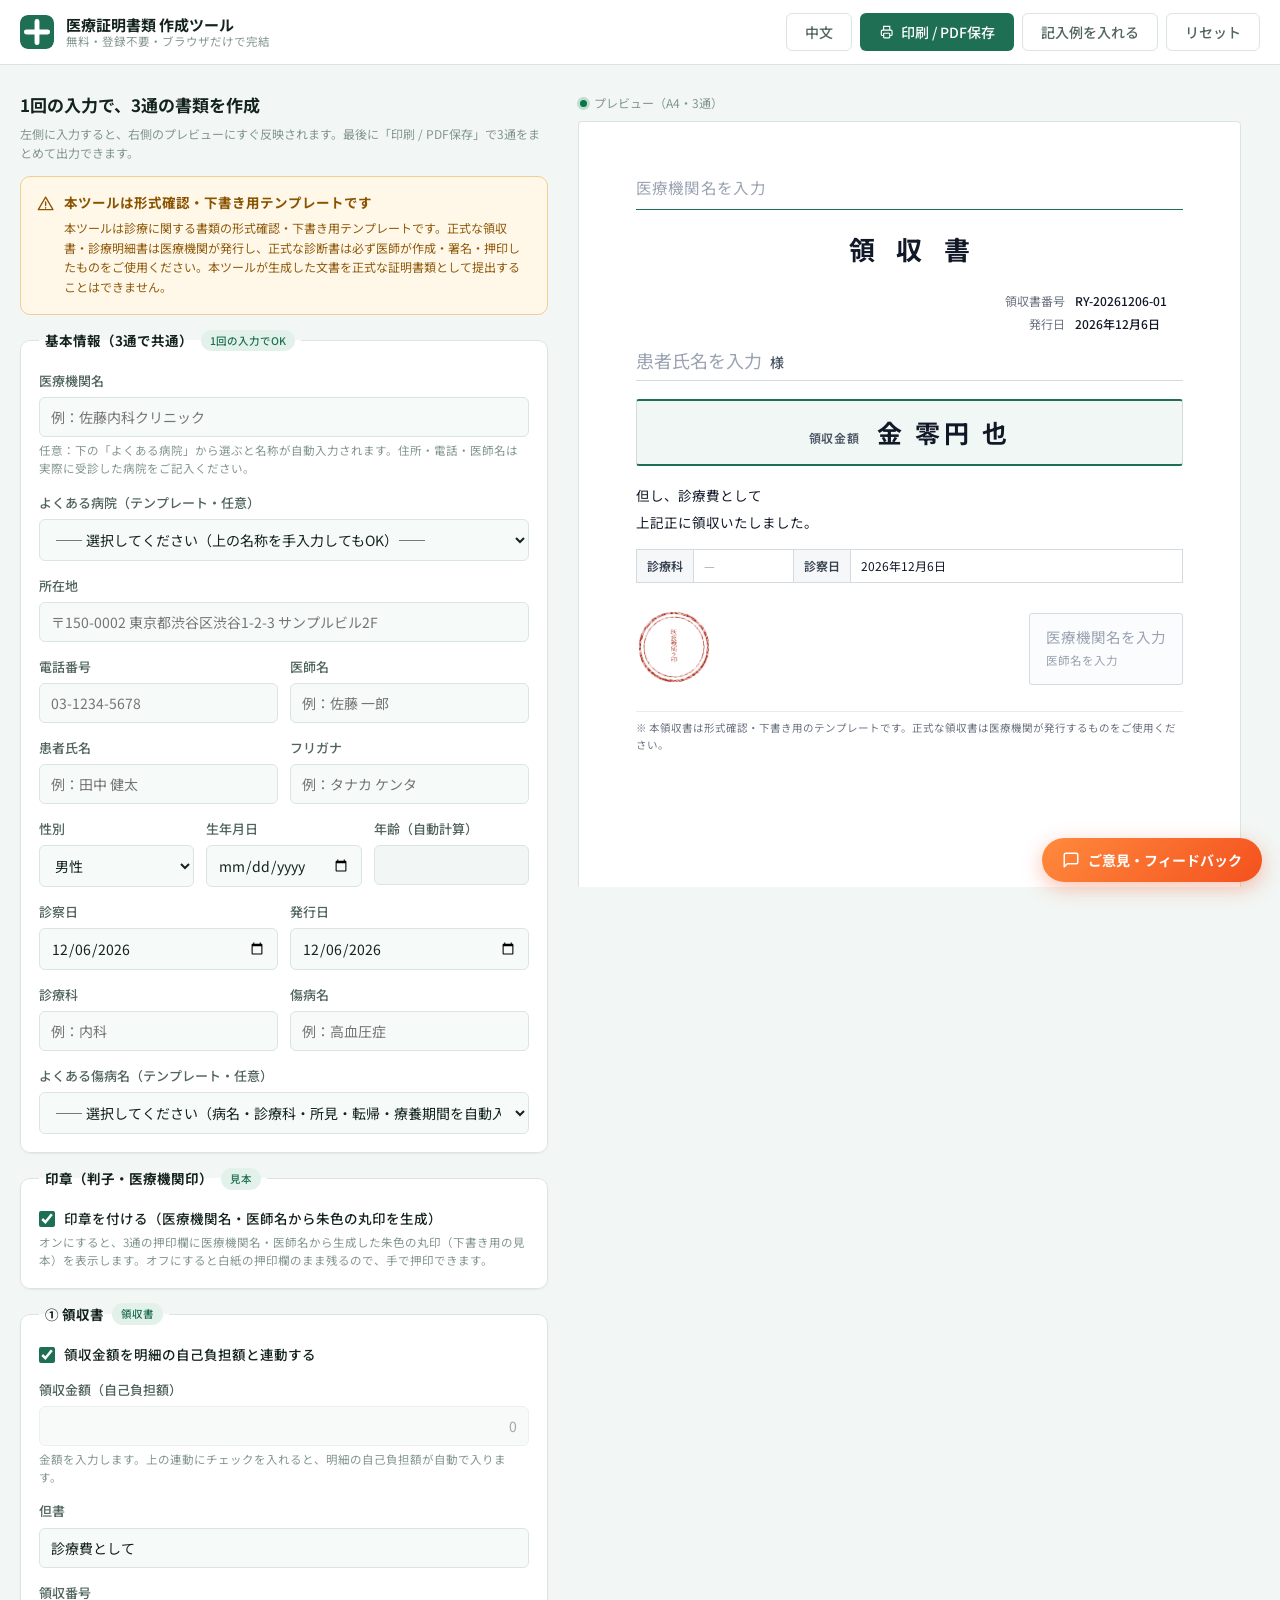
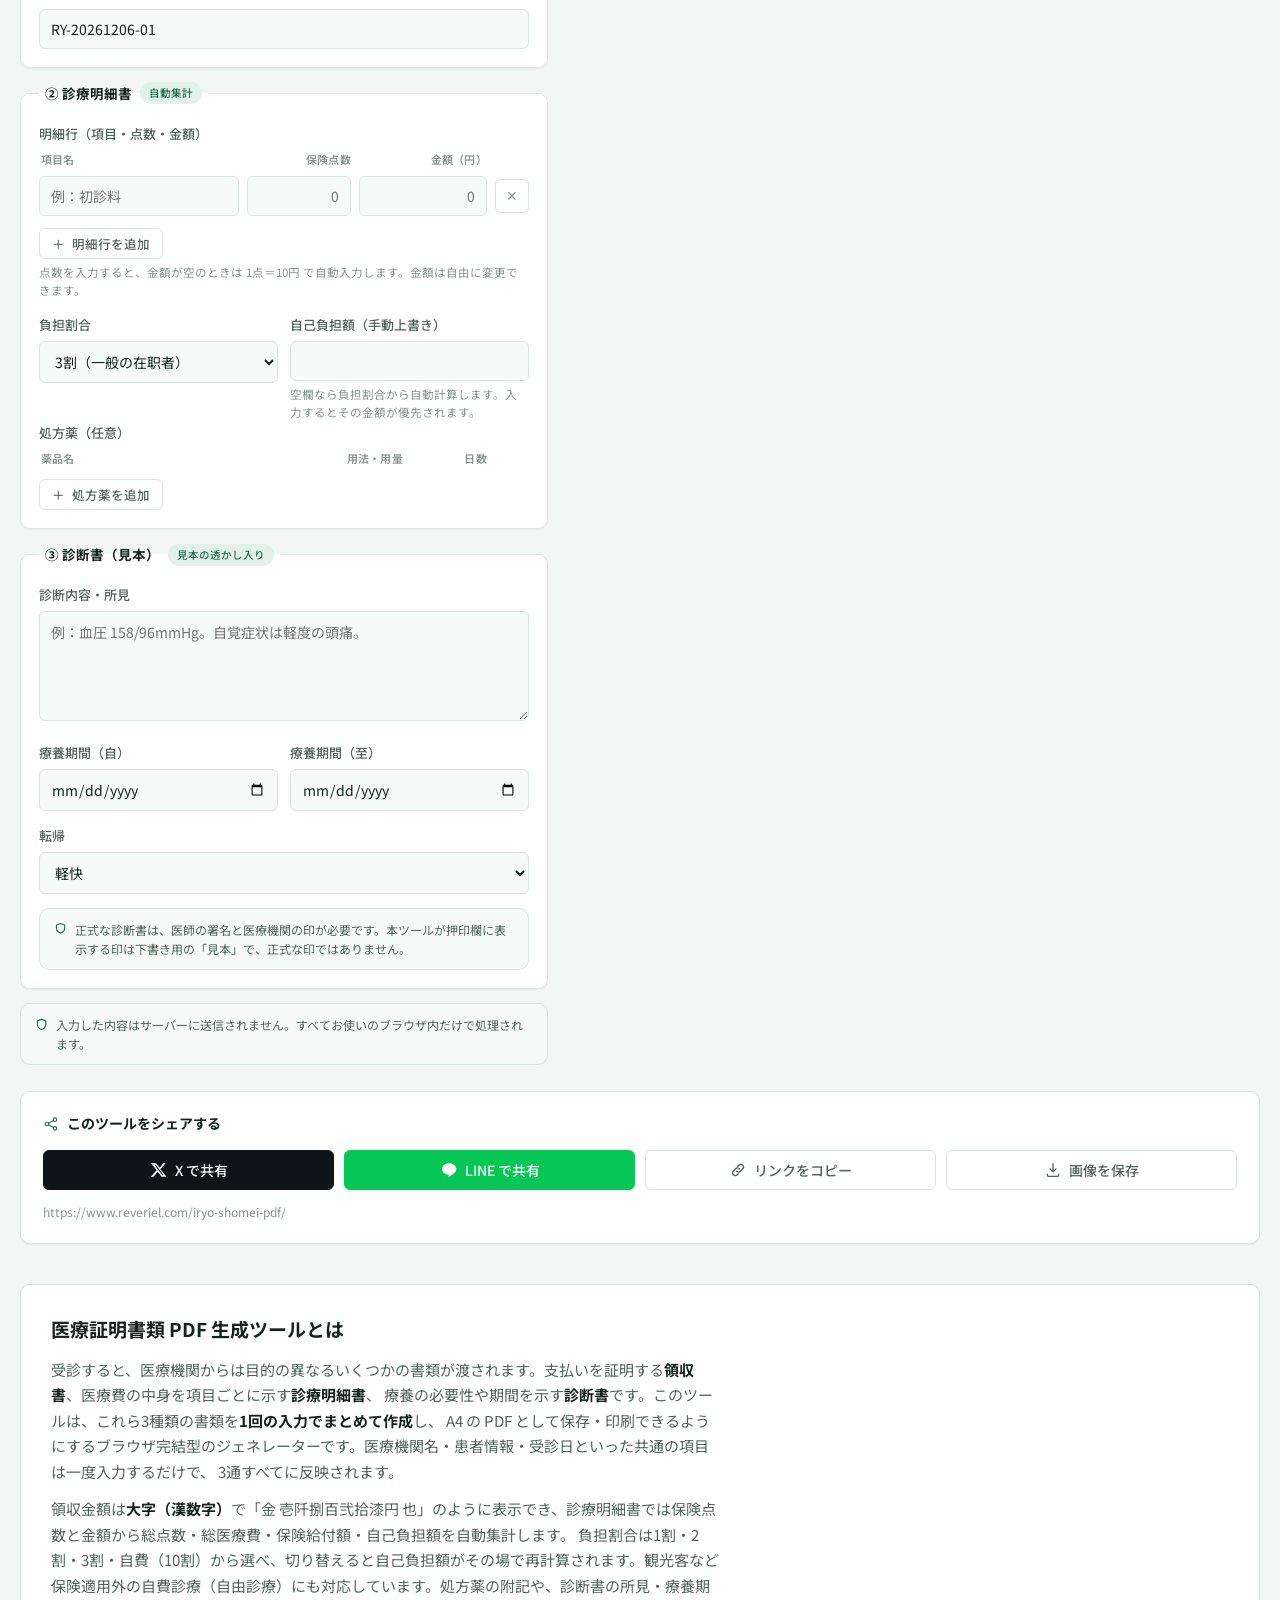
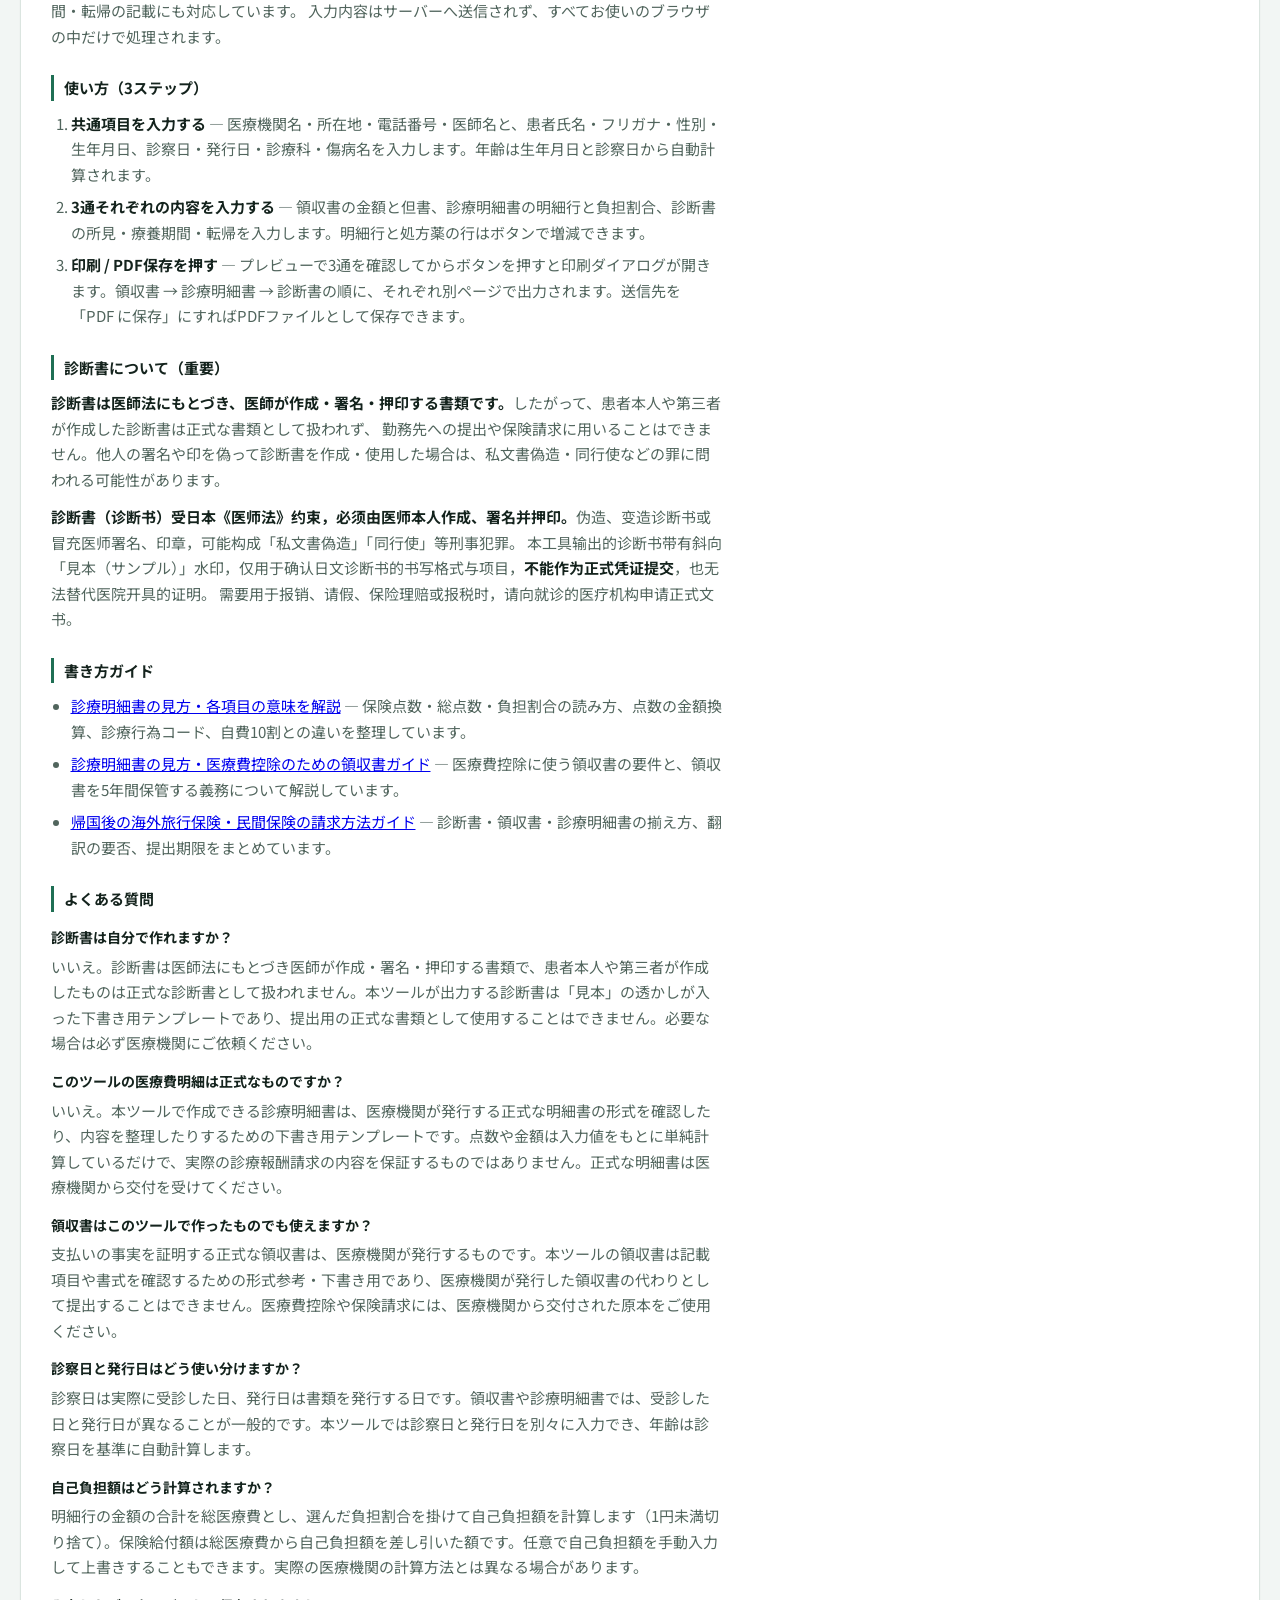
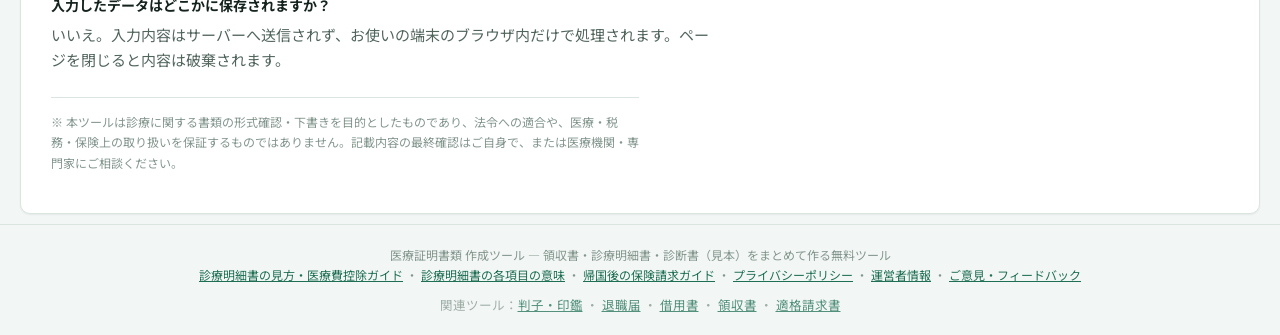
==== commit cd5c6e77: "i18n：既定言語を日本語に変更（html lang=ja・初期表示の中国語を解消）" ====
--- a/index.html
+++ b/index.html
@@ -1,5 +1,5 @@
 <!DOCTYPE html>
-<html lang="zh-CN">
+<html lang="ja">
 <head>
 <meta charset="UTF-8">
 <meta name="viewport" content="width=device-width, initial-scale=1">
@@ -130,6 +130,8 @@
 
 <main class="wrap">
 
+  <h1 class="sr-only">医療証明書類 PDF 生成ツール｜領収書・診療明細書・診断書をブラウザで作成</h1>
+
   <div class="layout">
 
   <!-- ============ 入力フォーム ============ -->
@@ -439,7 +441,7 @@
           <p class="inst-line" id="pvInstTel">TEL：03-1234-5678</p>
         </header>
 
-        <h1 class="doc-title">領 収 書</h1>
+        <p class="doc-title">領 収 書</p>
 
         <div class="doc-meta">
           <p class="doc-meta-line"><span class="meta-label">領収書番号</span><span id="pvReceiptNo">RY-2026-0001</span></p>
@@ -486,7 +488,7 @@
           <p class="inst-line" id="pvStmtInstTel">TEL：03-1234-5678</p>
         </header>
 
-        <h1 class="doc-title">診療明細書</h1>
+        <p class="doc-title">診療明細書</p>
 
         <div class="doc-meta">
           <p class="doc-meta-line"><span class="meta-label">明細書番号</span><span id="pvStmtNo">RY-2026-0001</span></p>
@@ -564,7 +566,7 @@
           <p class="inst-line" id="pvCertInstTel">TEL：03-1234-5678</p>
         </header>
 
-        <h1 class="doc-title">診 断 書</h1>
+        <p class="doc-title">診 断 書</p>
 
         <div class="doc-meta">
           <p class="doc-meta-line"><span class="meta-label">発行日</span><span id="pvCertIssueDate">2026年10月11日</span></p>
@@ -773,5 +775,6 @@
   <svg viewBox="0 0 24 24" fill="none" stroke="currentColor" stroke-width="2" stroke-linecap="round" stroke-linejoin="round" aria-hidden="true"><path d="M21 15a2 2 0 0 1-2 2H7l-4 4V5a2 2 0 0 1 2-2h14a2 2 0 0 1 2 2z"/></svg>
   <span>ご意見・フィードバック</span>
 </a>
+<script src="feedback.js" defer></script>
 </body>
 </html>
--- a/style.css
+++ b/style.css
@@ -1136,3 +1136,8 @@
   .feedback-fab { right: 14px; bottom: 14px; padding: 11px 16px; font-size: 13px; }
   .feedback-fab svg { width: 16px; height: 16px; }
 }
+
+/* ===== モバイル：入力欄のフォントを16pxに（iOSの自動ズーム防止） ===== */
+@media (max-width: 720px) {
+  input, select, textarea { font-size: 16px !important; }
+}
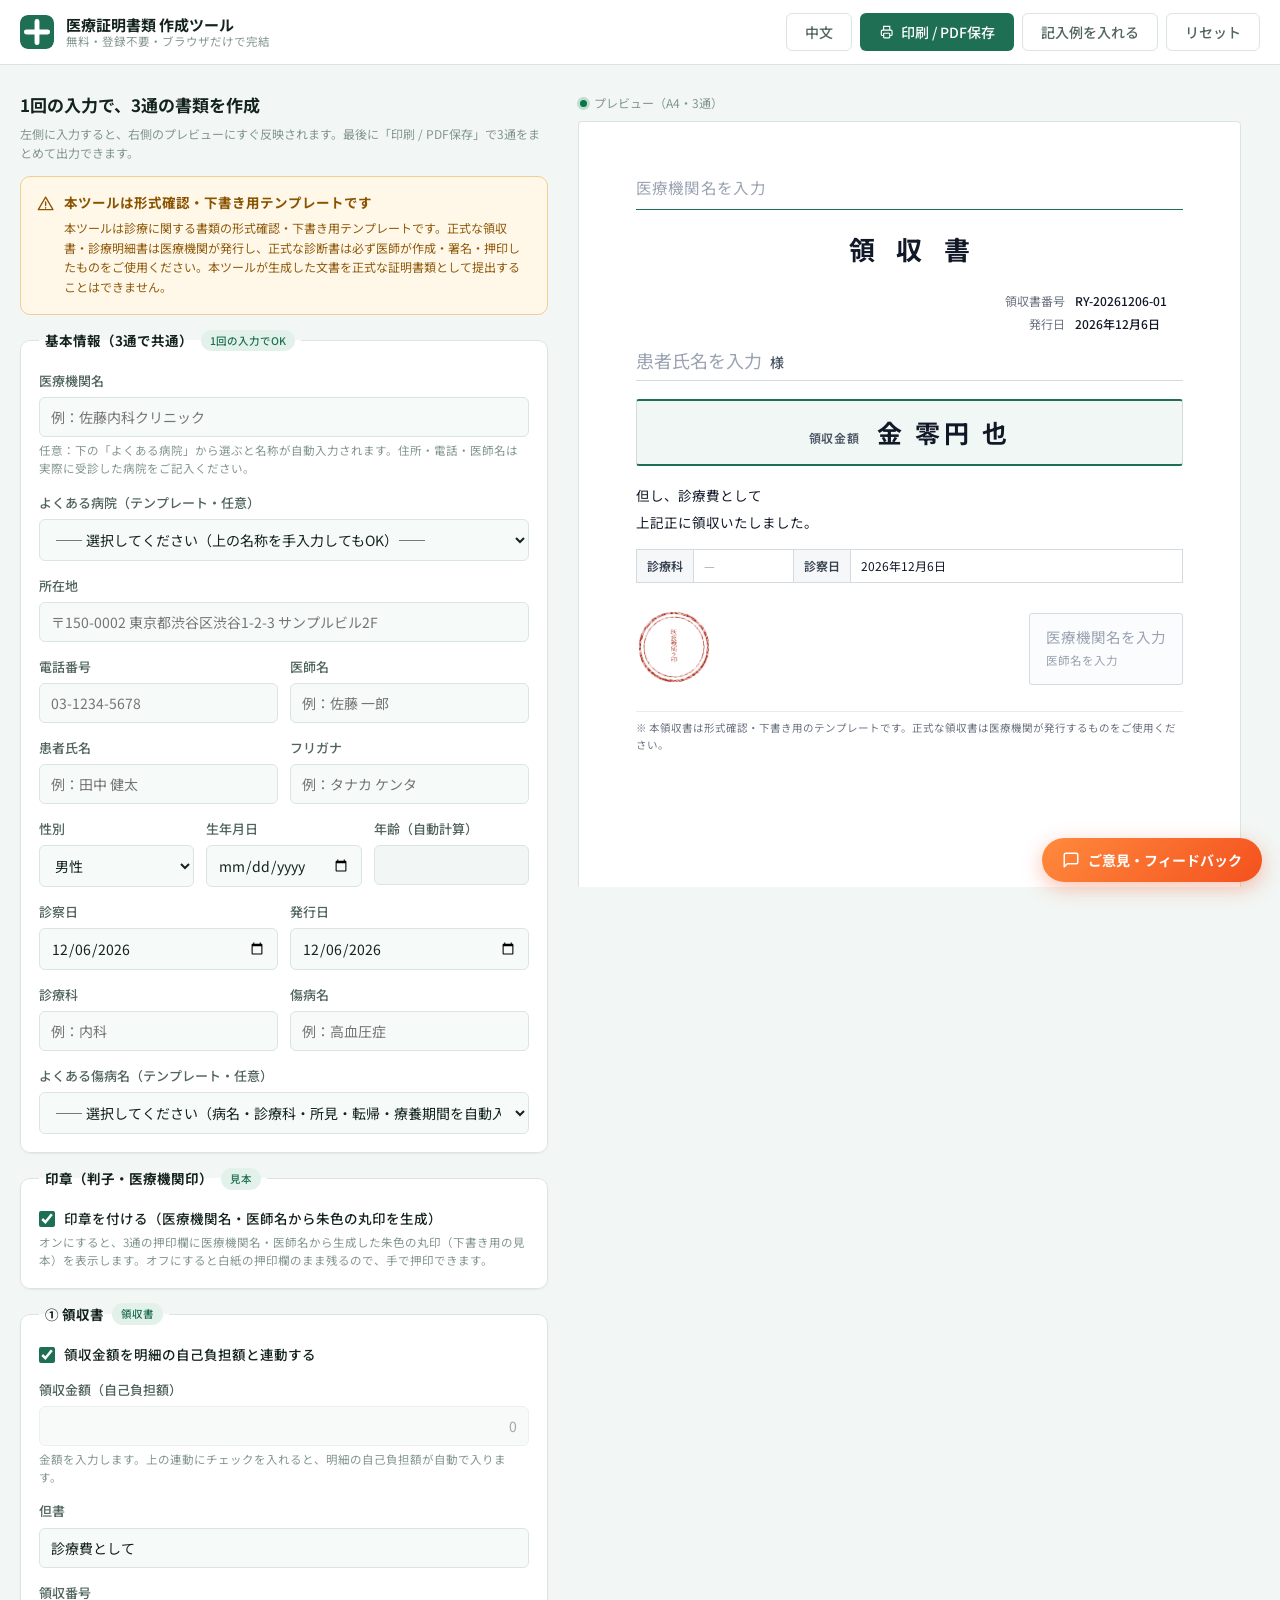
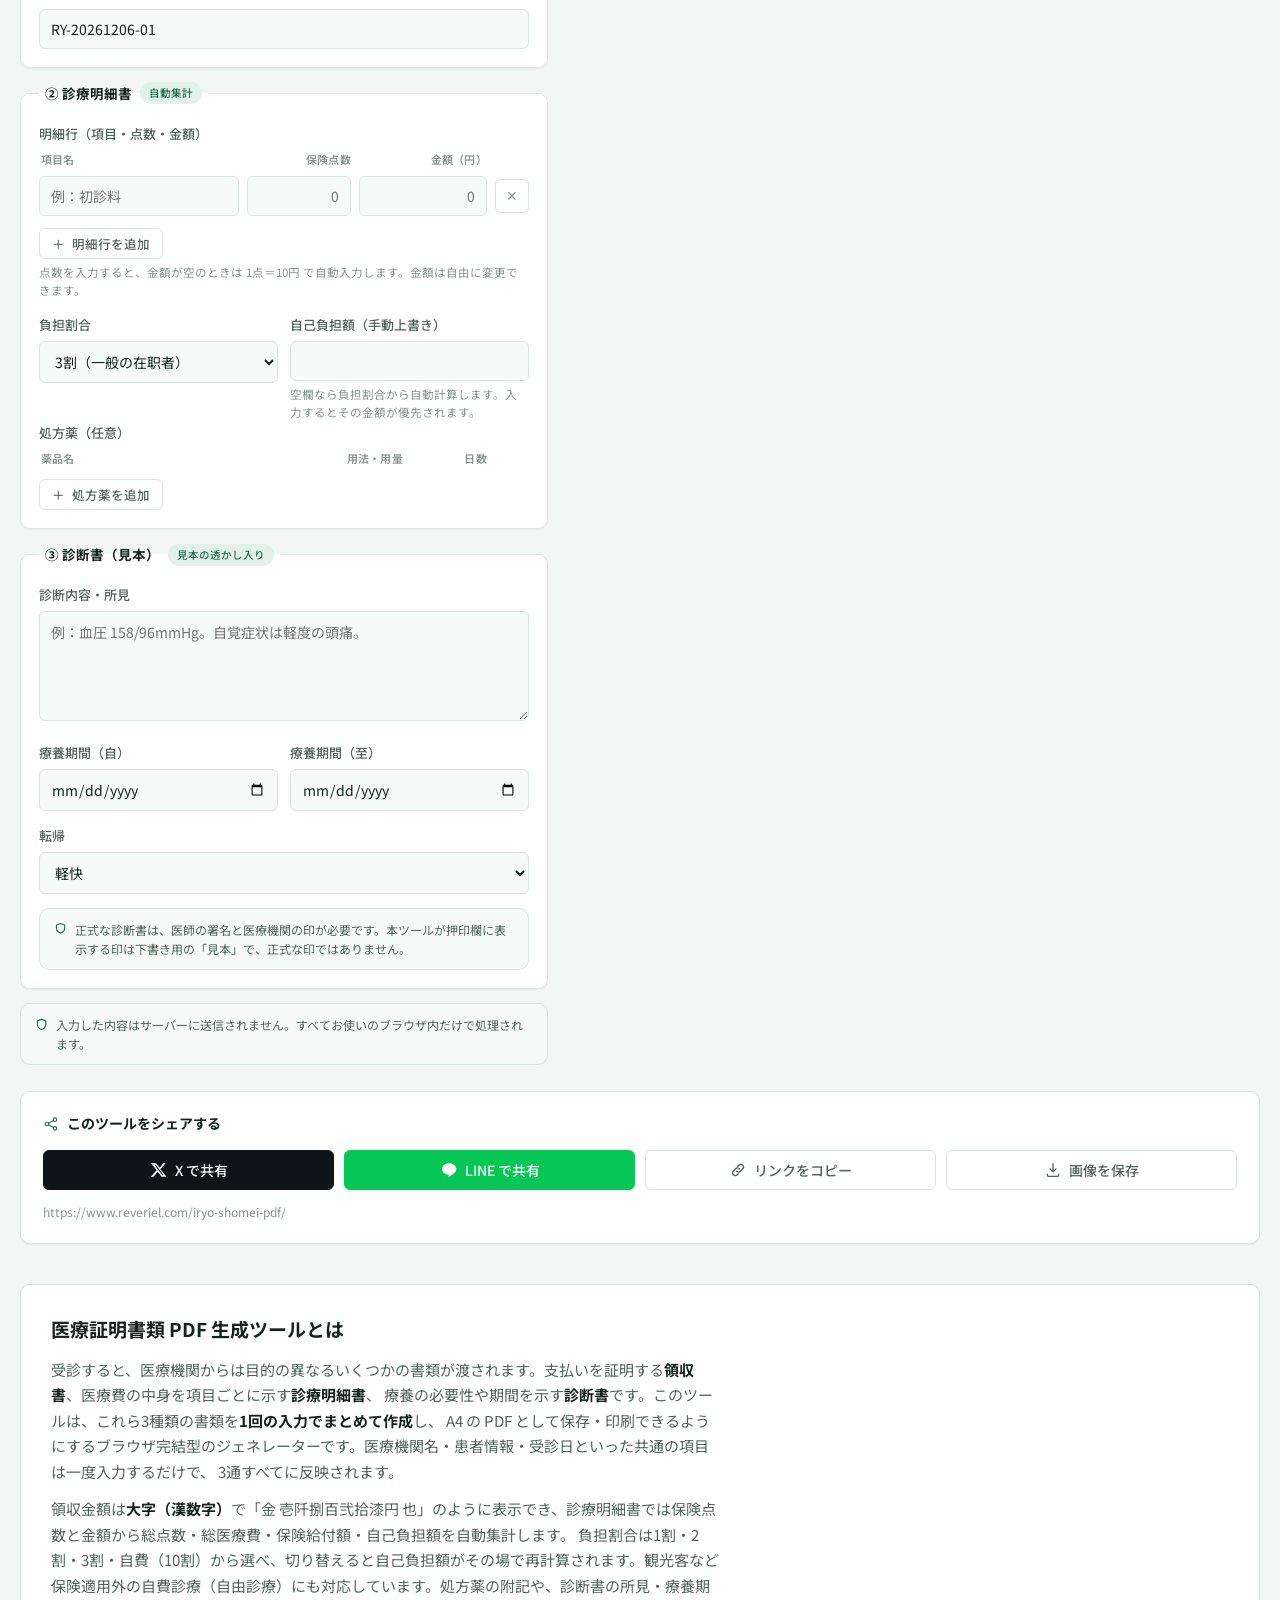
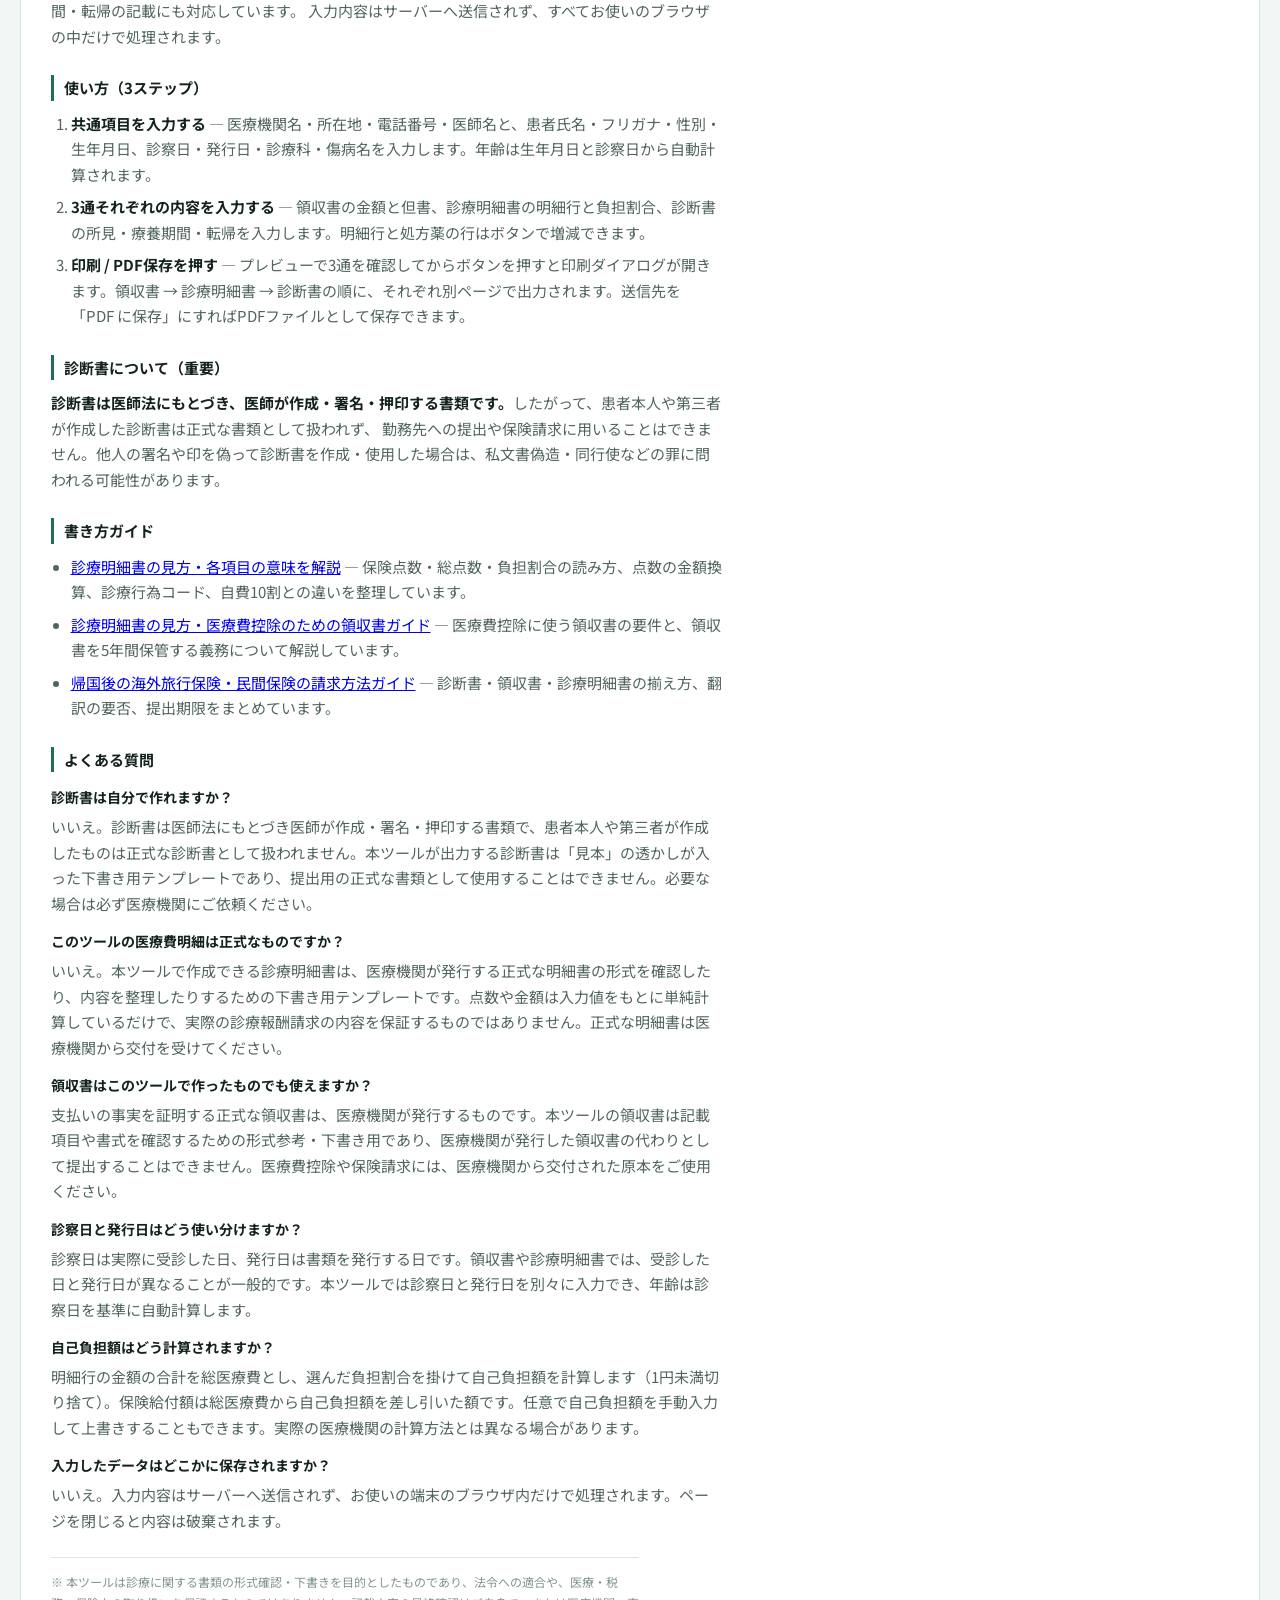
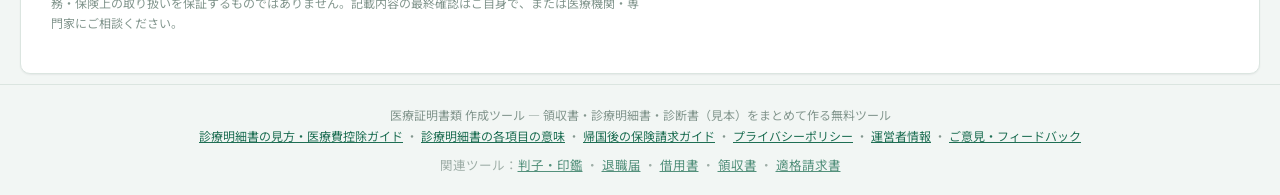
==== commit 2229f9f1: "i18n：初期HTMLも日本語化し、中国語はトグル時のみ表示（lang-zh）" ====
--- a/index.html
+++ b/index.html
@@ -109,7 +109,7 @@
       </svg>
       <div class="brand-text">
         <strong data-i18n="brandName">医療証明書類 作成ツール</strong>
-        <span data-i18n="tagline">免费・无需注册・浏览器内完成</span>
+        <span data-i18n="tagline">無料・登録不要・ブラウザだけで完結</span>
       </div>
     </div>
 
@@ -120,10 +120,10 @@
           <path d="M6 7V3h8v4M6 15H4.5A1.5 1.5 0 0 1 3 13.5v-4A1.5 1.5 0 0 1 4.5 8h11A1.5 1.5 0 0 1 17 9.5v4a1.5 1.5 0 0 1-1.5 1.5H14" fill="none" stroke="currentColor" stroke-width="1.5" stroke-linecap="round"/>
           <rect x="6" y="12" width="8" height="6" rx="1" fill="none" stroke="currentColor" stroke-width="1.5"/>
         </svg>
-        <span data-i18n="btnPrint">打印 / 保存 PDF</span>
+        <span data-i18n="btnPrint">印刷 / PDF保存</span>
       </button>
-      <button type="button" class="btn btn-ghost" id="sampleBtn" data-i18n="btnSample">一键填入示例</button>
-      <button type="button" class="btn btn-ghost" id="resetBtn" data-i18n="btnReset">清空重填</button>
+      <button type="button" class="btn btn-ghost" id="sampleBtn" data-i18n="btnSample">記入例を入れる</button>
+      <button type="button" class="btn btn-ghost" id="resetBtn" data-i18n="btnReset">リセット</button>
     </div>
   </div>
 </header>
@@ -137,8 +137,8 @@
   <!-- ============ 入力フォーム ============ -->
   <section class="pane form-pane no-print" aria-label="入力フォーム">
     <div class="pane-head">
-      <h2 data-i18n="formTitle">输入一次就诊信息，生成一套凭证</h2>
-      <p class="hint" data-i18n="formHint">左侧填写，右侧实时预览三张日文凭证。最后点「打印 / 保存 PDF」合并输出为一份 A4 PDF。</p>
+      <h2 data-i18n="formTitle">1回の入力で、3通の書類を作成</h2>
+      <p class="hint" data-i18n="formHint">左側に入力すると、右側のプレビューにすぐ反映されます。最後に「印刷 / PDF保存」で3通をまとめて出力できます。</p>
     </div>
 
     <!-- 合規の注意書き（中英併記・常時表示） -->
@@ -148,8 +148,8 @@
         <path d="M10 8v4.2M10 14.6v.6" fill="none" stroke="currentColor" stroke-width="1.6" stroke-linecap="round"/>
       </svg>
       <div>
-        <strong data-i18n="legalTitle">本工具为格式参考・下書き模板</strong>
-        <p data-i18n="legalZh">本工具为就诊凭证的格式参考与下書き模板。正式的領収書・診療明細書由医疗机构开具，正式診断書必须由医师作成・署名・押印。本工具生成的文书不能作为正式凭证提交。</p>
+        <strong data-i18n="legalTitle">本ツールは形式確認・下書き用テンプレートです</strong>
+        <p data-i18n="legalZh">本ツールは診療に関する書類の形式確認・下書き用テンプレートです。正式な領収書・診療明細書は医療機関が発行し、正式な診断書は必ず医師が作成・署名・押印したものをご使用ください。本ツールが生成した文書を正式な証明書類として提出することはできません。</p>
         <p class="legal-ja" lang="ja">本ツールは診療に関する書類の形式確認・下書き用テンプレートです。正式な診断書は必ず医師が作成・署名・押印したものをご使用ください。</p>
       </div>
     </div>
@@ -158,18 +158,18 @@
 
       <!-- ---------- 共通項目 ---------- -->
       <fieldset class="card">
-        <legend><span data-i18n="legendCommon">基本信息（三张凭证共用）</span><span class="req-badge" data-i18n="badgeOnce">填一次即可</span></legend>
-
-        <div class="field">
-          <label for="instName" data-i18n="lblInstName">医疗机构名称</label>
+        <legend><span data-i18n="legendCommon">基本情報（3通で共通）</span><span class="req-badge" data-i18n="badgeOnce">1回の入力でOK</span></legend>
+
+        <div class="field">
+          <label for="instName" data-i18n="lblInstName">医療機関名</label>
           <input type="text" id="instName" name="instName" data-i18n-ph="phInst" placeholder="例：佐藤内科クリニック">
-          <p class="help" data-i18n="helpInstTemplate">可选：从下方「常见医院」选择后自动填入名称，地址・电话・医生请按实际就诊医院填写。</p>
-        </div>
-
-        <div class="field">
-          <label for="instTemplate" data-i18n="lblInstTemplate">常见医院（模板・可选）</label>
+          <p class="help" data-i18n="helpInstTemplate">任意：下の「よくある病院」から選ぶと名称が自動入力されます。住所・電話・医師名は実際に受診した病院をご記入ください。</p>
+        </div>
+
+        <div class="field">
+          <label for="instTemplate" data-i18n="lblInstTemplate">よくある病院（テンプレート・任意）</label>
           <select id="instTemplate" name="instTemplate">
-            <option value="" selected data-i18n="optChooseHospital">—— 请选择（或手动填写上方名称）——</option>
+            <option value="" selected data-i18n="optChooseHospital">—— 選択してください（上の名称を手入力してもOK）——</option>
             <option value="聖路加国際病院">聖路加国際病院（東京・中央区）</option>
             <option value="順天堂大学医学部附属順天堂医院">順天堂大学医学部附属順天堂医院（東京・文京区）</option>
             <option value="東京大学医学部附属病院">東京大学医学部附属病院（東京・文京区）</option>
@@ -185,35 +185,35 @@
         </div>
 
         <div class="field">
-          <label for="instAddress" data-i18n="lblInstAddress">所在地（地址）</label>
+          <label for="instAddress" data-i18n="lblInstAddress">所在地</label>
           <input type="text" id="instAddress" name="instAddress" placeholder="〒150-0002 東京都渋谷区渋谷1-2-3 サンプルビル2F">
         </div>
 
         <div class="field-row">
           <div class="field">
-            <label for="instTel" data-i18n="lblInstTel">电话号码</label>
+            <label for="instTel" data-i18n="lblInstTel">電話番号</label>
             <input type="text" id="instTel" name="instTel" inputmode="tel" placeholder="03-1234-5678">
           </div>
           <div class="field">
-            <label for="doctorName" data-i18n="lblDoctor">医师姓名</label>
+            <label for="doctorName" data-i18n="lblDoctor">医師名</label>
             <input type="text" id="doctorName" name="doctorName" data-i18n-ph="phDoctor" placeholder="例：佐藤 一郎">
           </div>
         </div>
 
         <div class="field-row">
           <div class="field">
-            <label for="patientName" data-i18n="lblPatient">患者姓名</label>
+            <label for="patientName" data-i18n="lblPatient">患者氏名</label>
             <input type="text" id="patientName" name="patientName" data-i18n-ph="phPatient" placeholder="例：田中 健太">
           </div>
           <div class="field">
-            <label for="patientKana" data-i18n="lblKana">フリガナ（假名）</label>
+            <label for="patientKana" data-i18n="lblKana">フリガナ</label>
             <input type="text" id="patientKana" name="patientKana" data-i18n-ph="phKana" placeholder="例：タナカ ケンタ">
           </div>
         </div>
 
         <div class="field-row three">
           <div class="field">
-            <label for="sex" data-i18n="lblSex">性别</label>
+            <label for="sex" data-i18n="lblSex">性別</label>
             <select id="sex" name="sex">
               <option value="男性">男性</option>
               <option value="女性">女性</option>
@@ -221,41 +221,41 @@
             </select>
           </div>
           <div class="field">
-            <label for="birthDate" data-i18n="lblBirth">出生日期</label>
+            <label for="birthDate" data-i18n="lblBirth">生年月日</label>
             <input type="date" id="birthDate" name="birthDate">
           </div>
           <div class="field">
-            <label for="ageOut" data-i18n="lblAge">年龄（自动计算）</label>
+            <label for="ageOut" data-i18n="lblAge">年齢（自動計算）</label>
             <input type="text" id="ageOut" name="ageOut" readonly tabindex="-1">
           </div>
         </div>
 
         <div class="field-row">
           <div class="field">
-            <label for="visitDate" data-i18n="lblVisitDate">就诊日期</label>
+            <label for="visitDate" data-i18n="lblVisitDate">診察日</label>
             <input type="date" id="visitDate" name="visitDate">
           </div>
           <div class="field">
-            <label for="issueDate" data-i18n="lblIssueDate">发行日期</label>
+            <label for="issueDate" data-i18n="lblIssueDate">発行日</label>
             <input type="date" id="issueDate" name="issueDate">
           </div>
         </div>
 
         <div class="field-row">
           <div class="field">
-            <label for="department" data-i18n="lblDept">诊疗科</label>
+            <label for="department" data-i18n="lblDept">診療科</label>
             <input type="text" id="department" name="department" data-i18n-ph="phDept" placeholder="例：内科">
           </div>
           <div class="field">
-            <label for="diseaseName" data-i18n="lblDisease">傷病名（病名）</label>
+            <label for="diseaseName" data-i18n="lblDisease">傷病名</label>
             <input type="text" id="diseaseName" name="diseaseName" data-i18n-ph="phDisease" placeholder="例：高血圧症">
           </div>
         </div>
 
         <div class="field">
-          <label for="diseaseTemplate" data-i18n="lblDiseaseTemplate">常见疾病（模板・可选）</label>
+          <label for="diseaseTemplate" data-i18n="lblDiseaseTemplate">よくある傷病名（テンプレート・任意）</label>
           <select id="diseaseTemplate" name="diseaseTemplate">
-            <option value="" selected data-i18n="optChooseDisease">—— 请选择（自动填入病名・诊疗科・所见・转归・疗养期）——</option>
+            <option value="" selected data-i18n="optChooseDisease">—— 選択してください（病名・診療科・所見・転帰・療養期間を自動入力）——</option>
             <option value="急性上気道炎">急性上気道炎（かぜ）</option>
             <option value="インフルエンザ">インフルエンザ（流感）</option>
             <option value="急性胃腸炎">急性胃腸炎</option>
@@ -277,31 +277,31 @@
         <div class="field">
           <label class="check-line" for="sealToggle">
             <input type="checkbox" id="sealToggle" name="sealToggle" checked>
-            <span data-i18n="chkSeal">加盖印章（按医疗机构名・医师名生成朱色圆章）</span>
+            <span data-i18n="chkSeal">印章を付ける（医療機関名・医師名から朱色の丸印を生成）</span>
           </label>
-          <p class="help" data-i18n="helpSeal">开启后，三张凭证的盖章位会显示根据医疗机构名与医师名生成的朱色圆章（下書き用の見本）。关闭后仍保留空白盖章位，便于手工盖章。</p>
+          <p class="help" data-i18n="helpSeal">オンにすると、3通の押印欄に医療機関名・医師名から生成した朱色の丸印（下書き用の見本）を表示します。オフにすると白紙の押印欄のまま残るので、手で押印できます。</p>
         </div>
       </fieldset>
 
       <!-- ---------- ① 領収書 ---------- -->
       <fieldset class="card">
-        <legend><span data-i18n="legendReceipt">① 領収書（收据）</span><span class="req-badge">領収書</span></legend>
+        <legend><span data-i18n="legendReceipt">① 領収書</span><span class="req-badge">領収書</span></legend>
 
         <div class="field">
           <label class="check-line" for="linkReceipt">
             <input type="checkbox" id="linkReceipt" name="linkReceipt" checked>
-            <span data-i18n="chkLink">领收金额与明细的自付额联动</span>
+            <span data-i18n="chkLink">領収金額を明細の自己負担額と連動する</span>
           </label>
         </div>
 
         <div class="field">
-          <label for="receiptAmount" data-i18n="lblReceiptAmount">領収金額（自己负担额）</label>
+          <label for="receiptAmount" data-i18n="lblReceiptAmount">領収金額（自己負担額）</label>
           <input type="text" id="receiptAmount" name="receiptAmount" class="num" inputmode="numeric" placeholder="0">
-          <p class="help" data-i18n="helpReceiptAmount">输入金额即可。勾选上方联动时，此处自动采用诊疗明细的「自己負担額」。</p>
-        </div>
-
-        <div class="field">
-          <label for="proviso" data-i18n="lblProviso">但書（用途）</label>
+          <p class="help" data-i18n="helpReceiptAmount">金額を入力します。上の連動にチェックを入れると、明細の自己負担額が自動で入ります。</p>
+        </div>
+
+        <div class="field">
+          <label for="proviso" data-i18n="lblProviso">但書</label>
           <input type="text" id="proviso" name="proviso" value="診療費として">
         </div>
 
@@ -313,13 +313,13 @@
 
       <!-- ---------- ② 診療明細書 ---------- -->
       <fieldset class="card">
-        <legend><span data-i18n="legendStatement">② 診療明細書（费用明细）</span><span class="req-badge" data-i18n="badgeAuto">自动汇总</span></legend>
-
-        <div class="field">
-          <label data-i18n="lblRows">明细行（项目・点数・金额）</label>
+        <legend><span data-i18n="legendStatement">② 診療明細書</span><span class="req-badge" data-i18n="badgeAuto">自動集計</span></legend>
+
+        <div class="field">
+          <label data-i18n="lblRows">明細行（項目・点数・金額）</label>
           <div class="rows" id="detailRows">
             <div class="detail-row row-head">
-              <span data-i18n="thItemName">项目名</span>
+              <span data-i18n="thItemName">項目名</span>
               <span data-i18n="thPoints">保険点数</span>
               <span data-i18n="thAmount">金額（円）</span>
               <span class="sr-only"></span>
@@ -327,9 +327,9 @@
             <!-- 行は JS が生成 -->
           </div>
           <button type="button" class="btn btn-ghost btn-sm" id="addRowBtn">
-            <span aria-hidden="true">＋</span> <span data-i18n="btnAddRow">添加明细行</span>
+            <span aria-hidden="true">＋</span> <span data-i18n="btnAddRow">明細行を追加</span>
           </button>
-          <p class="help" data-i18n="helpRows">点数を入力すると、金額（円）が空のときは 1点＝10円 で自動入力します。金額は自由に変更できます。</p>
+          <p class="help" data-i18n="helpRows">点数を入力すると、金額が空のときは 1点＝10円 で自動入力します。金額は自由に変更できます。</p>
 
           <datalist id="itemNameList">
             <option value="初診料"></option>
@@ -349,7 +349,7 @@
 
         <div class="field-row">
           <div class="field">
-            <label for="burdenRate" data-i18n="lblBurden">自己负担比例</label>
+            <label for="burdenRate" data-i18n="lblBurden">負担割合</label>
             <select id="burdenRate" name="burdenRate">
               <option value="30" selected>3割（一般の在职者）</option>
               <option value="20">2割</option>
@@ -358,14 +358,14 @@
             </select>
           </div>
           <div class="field">
-            <label for="selfPayOverride" data-i18n="lblSelfOverride">自己負担額（手动覆盖）</label>
+            <label for="selfPayOverride" data-i18n="lblSelfOverride">自己負担額（手動上書き）</label>
             <input type="text" id="selfPayOverride" name="selfPayOverride" class="num" inputmode="numeric" placeholder="">
-            <p class="help" data-i18n="helpSelfOverride">留空则由负担比例自动计算。填写后以此金额为准。</p>
-          </div>
-        </div>
-
-        <div class="field">
-          <label data-i18n="lblRx">处方药附记（可选）</label>
+            <p class="help" data-i18n="helpSelfOverride">空欄なら負担割合から自動計算します。入力するとその金額が優先されます。</p>
+          </div>
+        </div>
+
+        <div class="field">
+          <label data-i18n="lblRx">処方薬（任意）</label>
           <div class="rows" id="rxRows">
             <div class="rx-row row-head">
               <span data-i18n="thDrug">薬品名</span>
@@ -375,14 +375,14 @@
             </div>
           </div>
           <button type="button" class="btn btn-ghost btn-sm" id="addRxBtn">
-            <span aria-hidden="true">＋</span> <span data-i18n="btnAddRx">添加处方药</span>
+            <span aria-hidden="true">＋</span> <span data-i18n="btnAddRx">処方薬を追加</span>
           </button>
         </div>
       </fieldset>
 
       <!-- ---------- ③ 診断書 ---------- -->
       <fieldset class="card">
-        <legend><span data-i18n="legendCertificate">③ 診断書（诊断书・見本）</span><span class="req-badge" data-i18n="badgeSample">带見本水印</span></legend>
+        <legend><span data-i18n="legendCertificate">③ 診断書（見本）</span><span class="req-badge" data-i18n="badgeSample">見本の透かし入り</span></legend>
 
         <div class="field">
           <label for="findings" data-i18n="lblFindings">診断内容・所見</label>
@@ -391,17 +391,17 @@
 
         <div class="field-row">
           <div class="field">
-            <label for="periodFrom" data-i18n="lblPeriodFrom">疗养期间（自）</label>
+            <label for="periodFrom" data-i18n="lblPeriodFrom">療養期間（自）</label>
             <input type="date" id="periodFrom" name="periodFrom">
           </div>
           <div class="field">
-            <label for="periodTo" data-i18n="lblPeriodTo">疗养期间（至）</label>
+            <label for="periodTo" data-i18n="lblPeriodTo">療養期間（至）</label>
             <input type="date" id="periodTo" name="periodTo">
           </div>
         </div>
 
         <div class="field">
-          <label for="outcome" data-i18n="lblOutcome">転帰（转归）</label>
+          <label for="outcome" data-i18n="lblOutcome">転帰</label>
           <select id="outcome" name="outcome">
             <option value="治癒">治癒</option>
             <option value="軽快" selected>軽快</option>
@@ -414,13 +414,13 @@
 
         <p class="seal-note">
           <svg viewBox="0 0 16 16" aria-hidden="true" class="ic"><path d="M8 1.8 3 3.6v3.6c0 2.8 2 5.2 5 6 3-.8 5-3.2 5-6V3.6L8 1.8z" fill="none" stroke="currentColor" stroke-width="1.4" stroke-linejoin="round"/></svg>
-          <span data-i18n="noteDoctorSeal">正式な診断書は、医師の署名と医療機関の印が必要です。本ツールは署名欄・印欄を空欄で出力します。</span>
+          <span data-i18n="noteDoctorSeal">正式な診断書は、医師の署名と医療機関の印が必要です。本ツールが押印欄に表示する印は下書き用の「見本」で、正式な印ではありません。</span>
         </p>
       </fieldset>
 
       <p class="privacy-note">
         <svg viewBox="0 0 16 16" aria-hidden="true" class="ic"><path d="M8 1.5 3 3.5v4c0 3 2.1 5.6 5 6.5 2.9-.9 5-3.5 5-6.5v-4L8 1.5z" fill="none" stroke="currentColor" stroke-width="1.4" stroke-linejoin="round"/></svg>
-        <span data-i18n="privacy">输入内容不会发送到服务器，全部只在你的浏览器内处理。关闭页面后内容即被丢弃。</span>
+        <span data-i18n="privacy">入力した内容はサーバーに送信されません。すべてお使いのブラウザ内だけで処理されます。</span>
       </p>
     </form>
   </section>
@@ -428,7 +428,7 @@
   <!-- ============ プレビュー / 印刷対象 ============ -->
   <section class="pane preview-pane" aria-label="プレビュー">
     <div class="preview-bar no-print">
-      <span class="dot"></span> <span data-i18n="previewBar">预览（A4・三张凭证）</span>
+      <span class="dot"></span> <span data-i18n="previewBar">プレビュー（A4・3通）</span>
     </div>
 
     <div class="paper-wrap">
@@ -635,7 +635,7 @@
 
     <!-- 印刷出力の末尾に出す免責 -->
     <div class="print-disclaimer" lang="zh-CN">
-      <p class="pd-zh">本工具为就诊凭证的格式参考与下書き模板。正式的領収書・診療明細書由医疗机构开具，正式診断書必须由医师作成・署名・押印。本工具生成的文书不能作为正式凭证提交。</p>
+      <p class="pd-zh lang-zh">本工具为就诊凭证的格式参考与下書き模板。正式的領収書・診療明細書由医疗机构开具，正式診断書必须由医师作成・署名・押印。本工具生成的文书不能作为正式凭证提交。</p>
       <p class="pd-ja" lang="ja">本ツールは診療に関する書類の形式確認・下書き用テンプレートです。正式な診断書は必ず医師が作成・署名・押印したものをご使用ください。</p>
     </div>
   </section>
@@ -696,7 +696,7 @@
       <strong>診断書は医師法にもとづき、医師が作成・署名・押印する書類です。</strong>したがって、患者本人や第三者が作成した診断書は正式な書類として扱われず、
       勤務先への提出や保険請求に用いることはできません。他人の署名や印を偽って診断書を作成・使用した場合は、私文書偽造・同行使などの罪に問われる可能性があります。
     </p>
-    <p lang="zh-CN">
+    <p class="lang-zh" lang="zh-CN">
       <strong>診断書（诊断书）受日本《医师法》约束，必须由医师本人作成、署名并押印。</strong>伪造、变造诊断书或冒充医师署名、印章，可能构成「私文書偽造」「同行使」等刑事犯罪。
       本工具输出的诊断书带有斜向「見本（サンプル）」水印，仅用于确认日文诊断书的书写格式与项目，<strong>不能作为正式凭证提交</strong>，也无法替代医院开具的证明。
       需要用于报销、请假、保险理赔或报税时，请向就诊的医疗机构申请正式文书。
--- a/style.css
+++ b/style.css
@@ -1141,3 +1141,6 @@
 @media (max-width: 720px) {
   input, select, textarea { font-size: 16px !important; }
 }
+
+/* ===== 中国語ブロックは日本語表示時に隠す ===== */
+html[lang="ja"] .lang-zh { display: none !important; }
